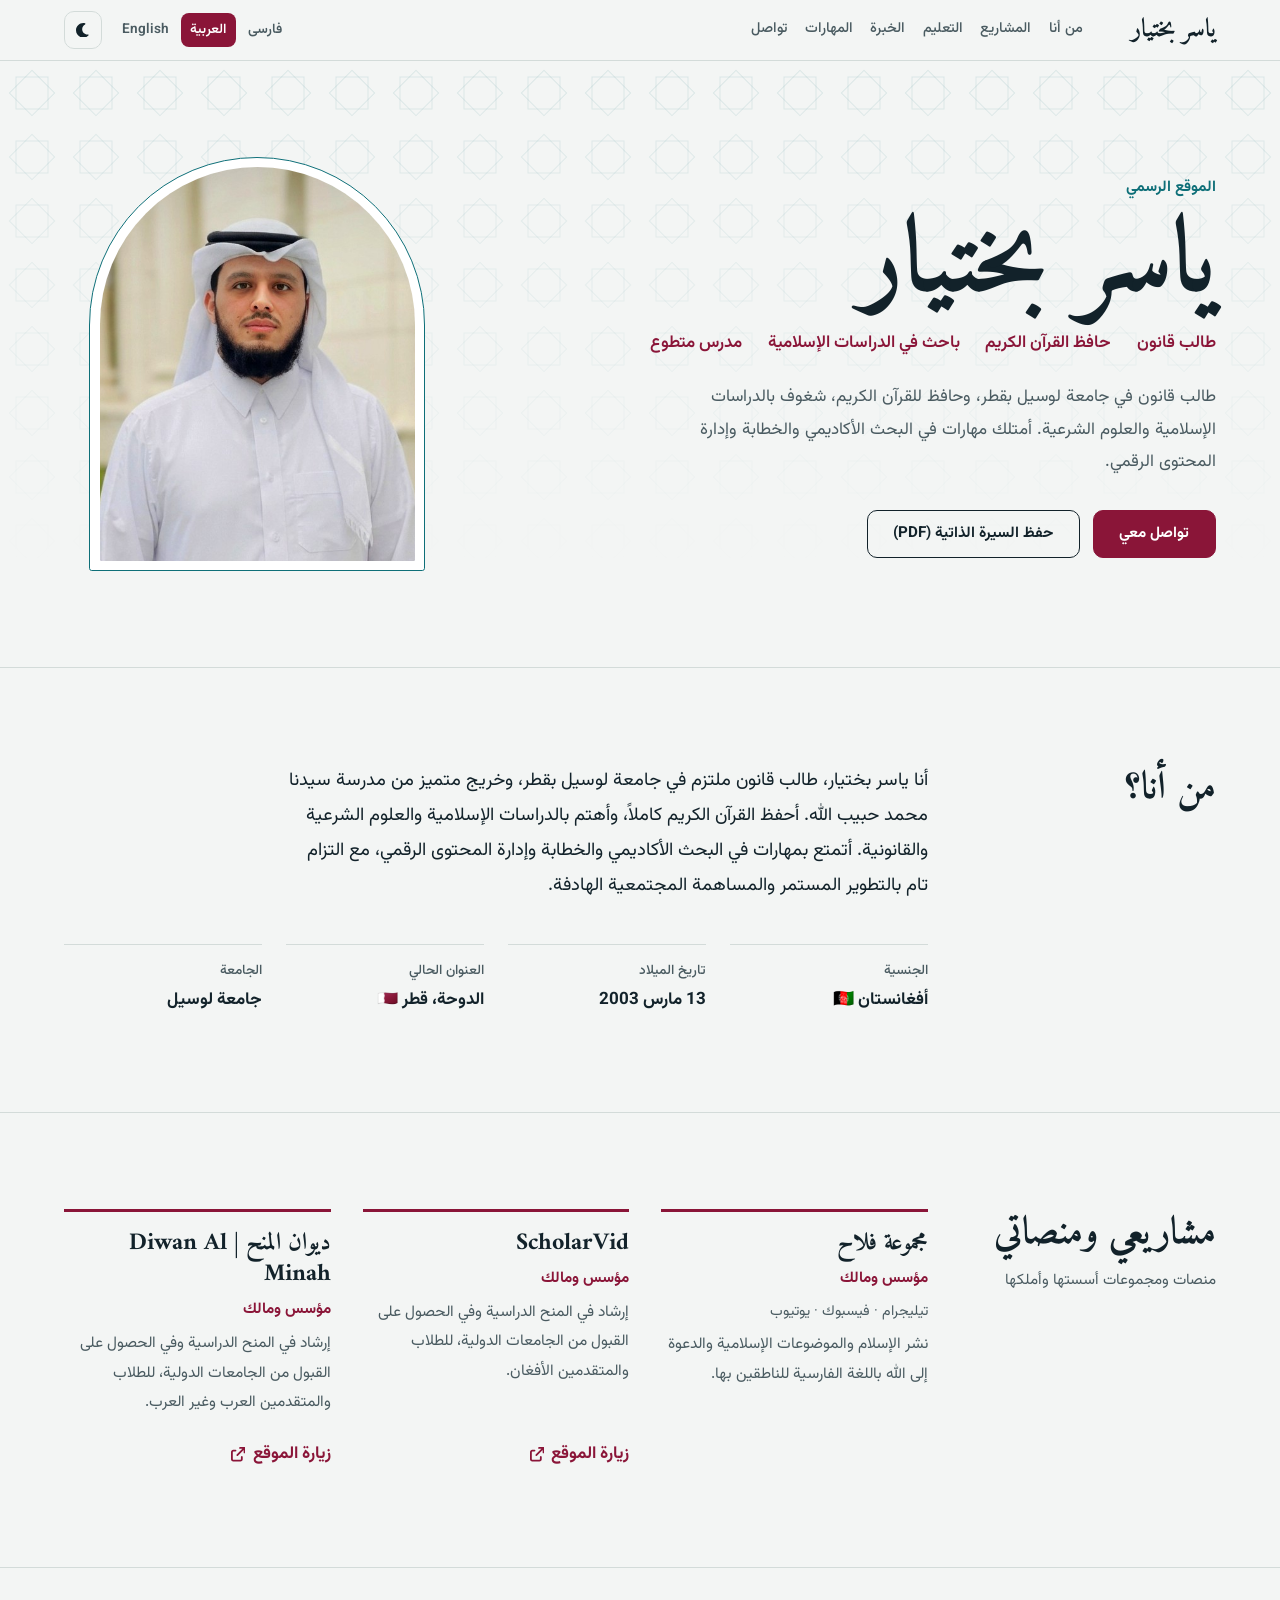
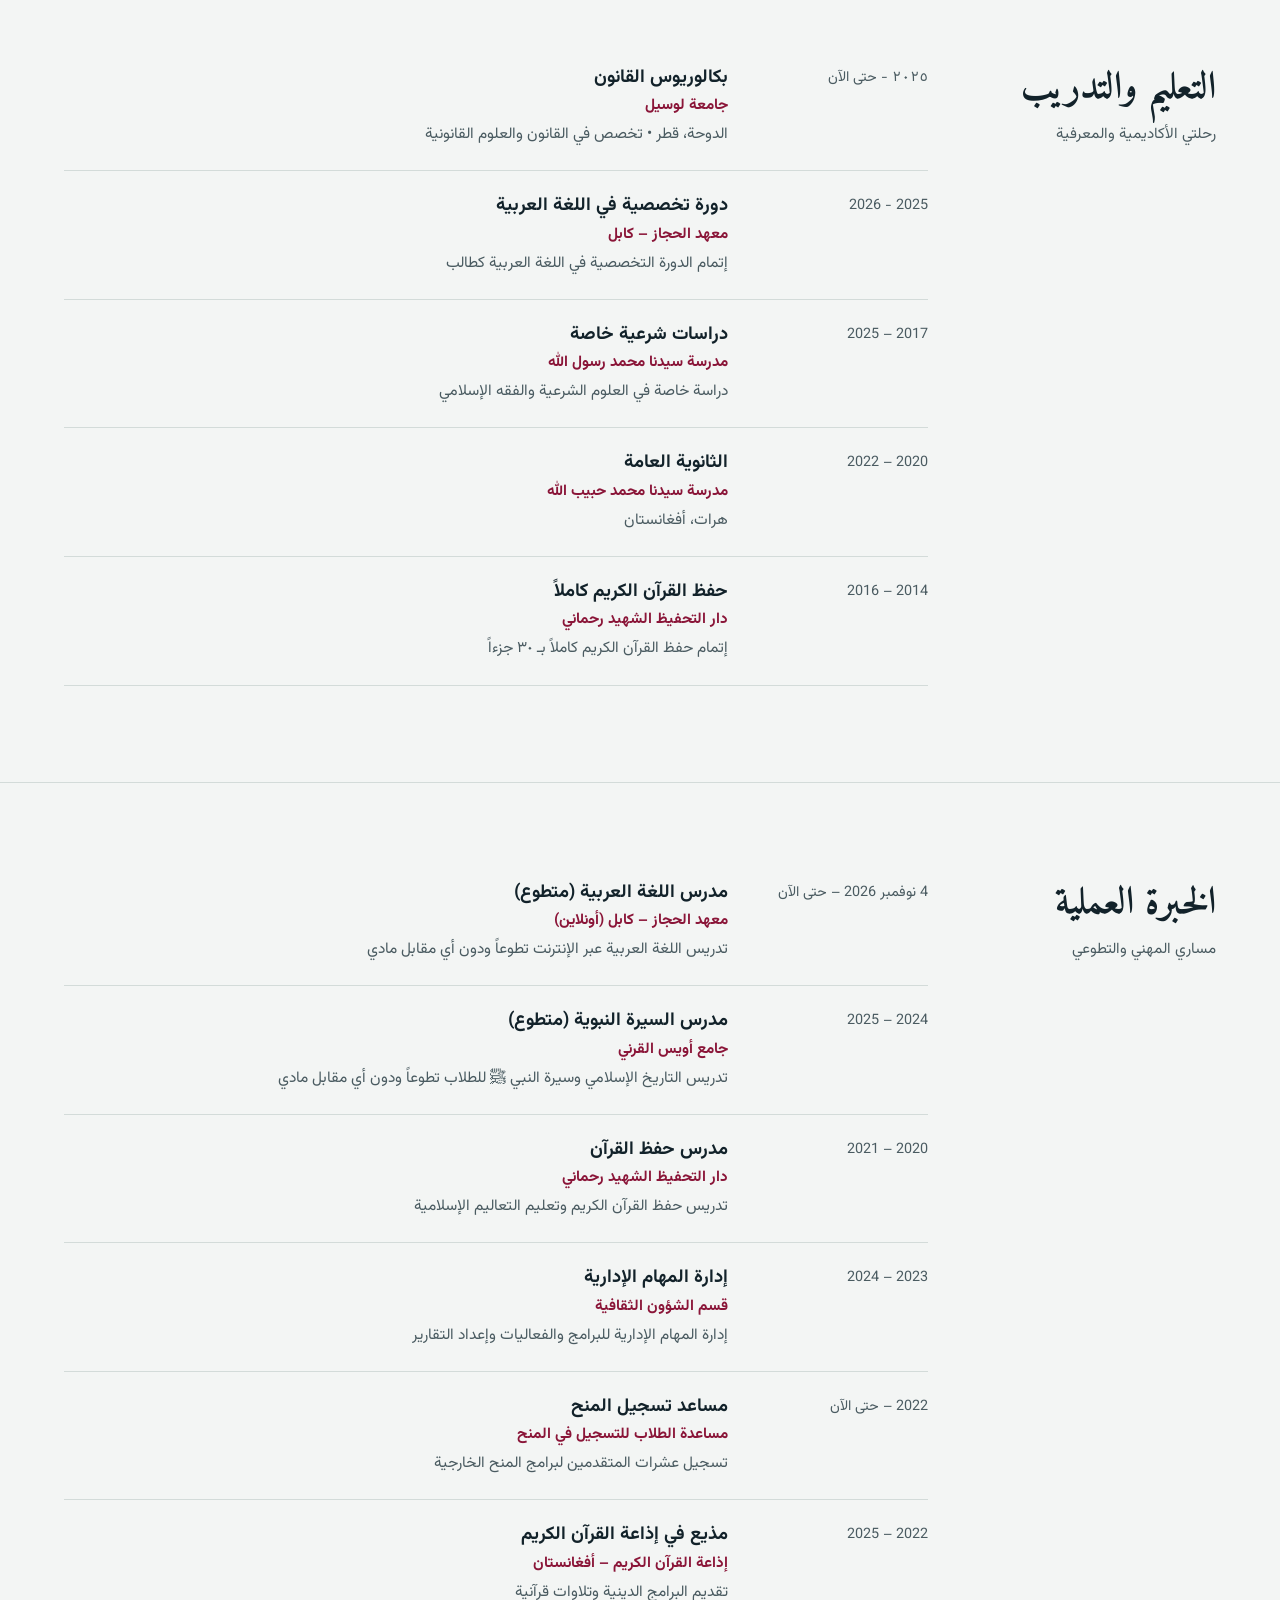
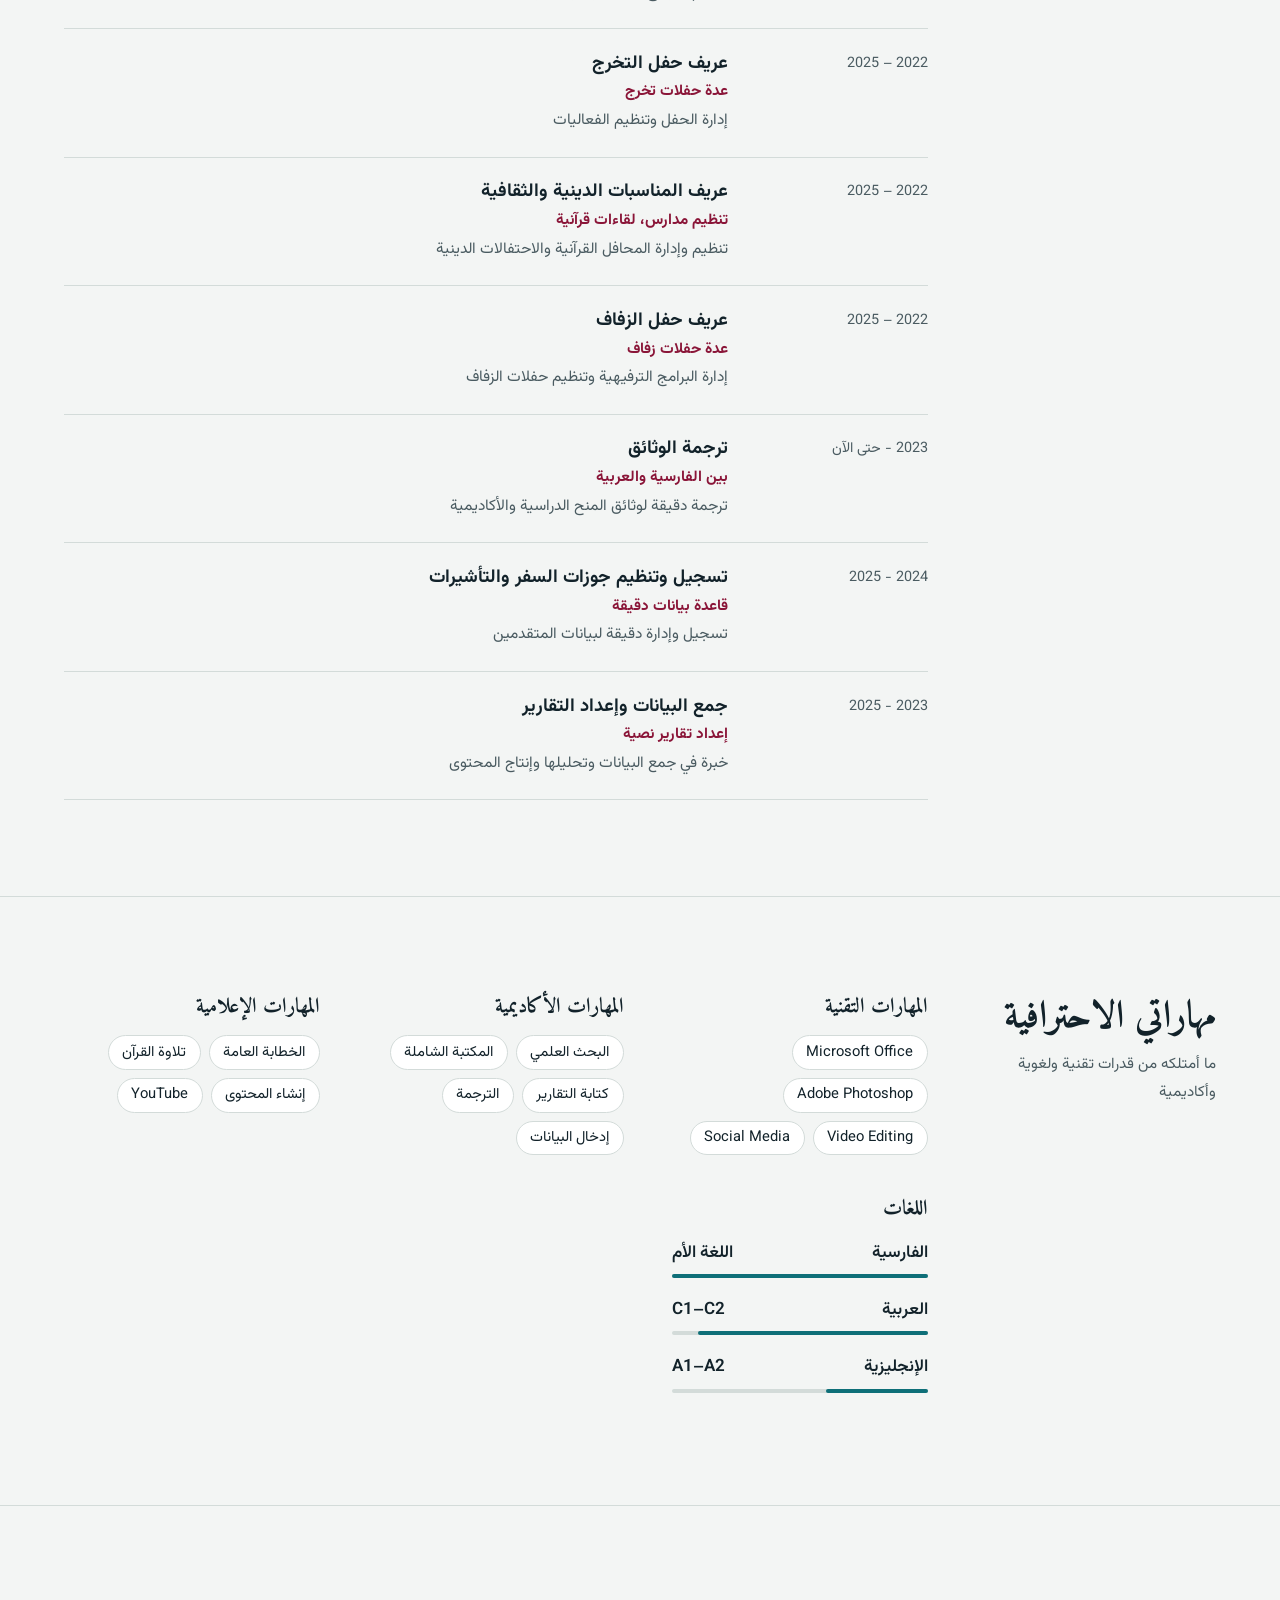
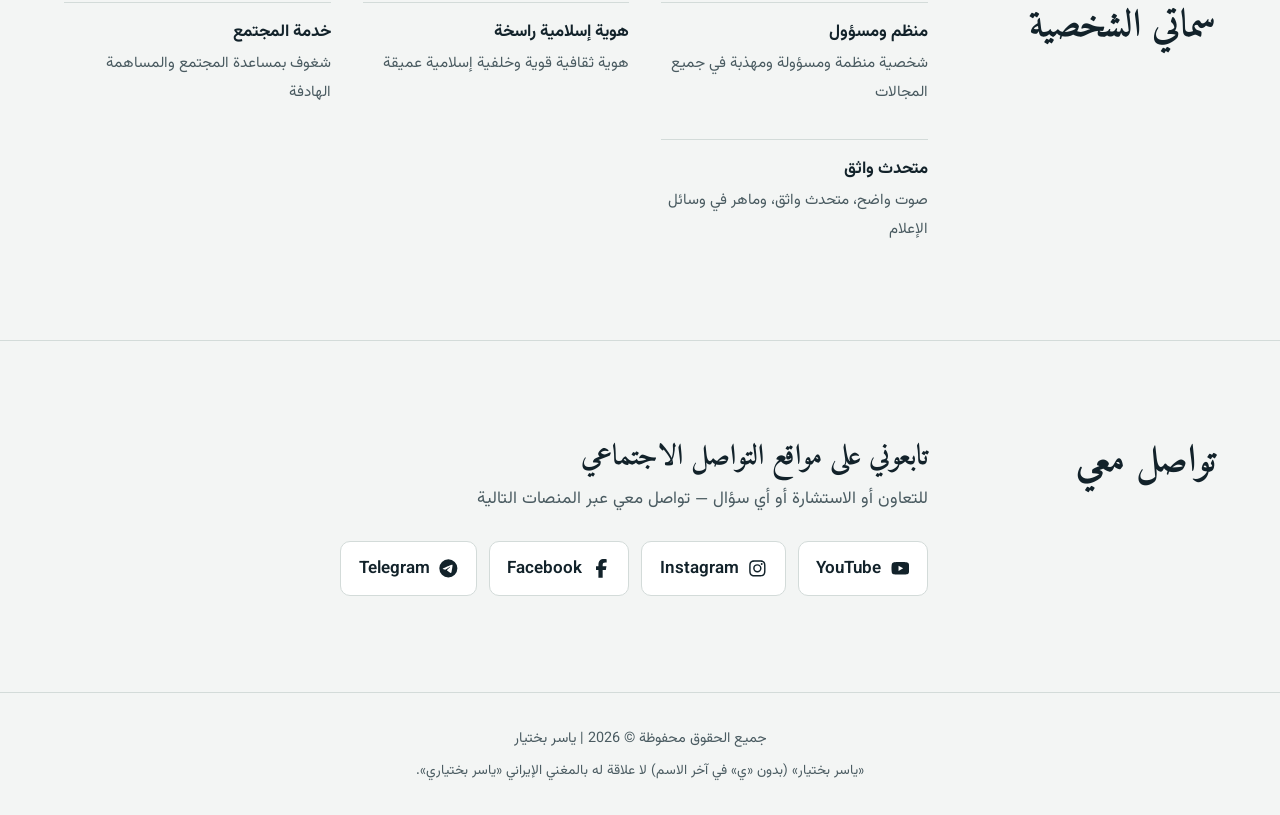
==== ar/index.html @ 0a33215c "Add files via upload" ====
<!DOCTYPE html>

<html dir="rtl" lang="ar">
<head>
<meta charset="utf-8"/>
<meta content="width=device-width, initial-scale=1.0" name="viewport"/>
<title>ياسر بختيار | Yaser Bakhtiar – حافظ للقرآن الكريم وطالب قانون في الدوحة، قطر</title>
<meta content="الموقع الرسمي لياسر بختيار (Yaser Bakhtiar): حافظ للقرآن الكريم وطالب قانون في جامعة لوسيل بقطر، وباحث في الدراسات الإسلامية." name="description"/>
<meta content="Yaser Bakhtiar | یاسر بختیار | ياسر بختيار" name="author"/>
<meta content="index, follow, max-image-preview:large, max-snippet:-1" name="robots"/>

<link href="https://yaserbakhtiar.tr/ar/" rel="canonical"/><link href="https://yaserbakhtiar.tr/" hreflang="fa" rel="alternate"/><link href="https://yaserbakhtiar.tr/ar/" hreflang="ar" rel="alternate"/><link href="https://yaserbakhtiar.tr/en/" hreflang="en" rel="alternate"/><link href="https://yaserbakhtiar.tr/" hreflang="x-default" rel="alternate"/>
<link href="/favicon.ico" rel="icon" sizes="48x48"/>
<link href="/favicon.svg" rel="icon" type="image/svg+xml"/>
<link href="/apple-touch-icon.png" rel="apple-touch-icon"/>
<link href="/site.webmanifest" rel="manifest"/>
<meta content="website" property="og:type"/>
<meta content="Yaser Bakhtiar | یاسر بختیار" property="og:site_name"/>
<meta content="ياسر بختيار | Yaser Bakhtiar – حافظ للقرآن الكريم وطالب قانون في الدوحة، قطر" property="og:title"/>
<meta content="الموقع الرسمي لياسر بختيار (Yaser Bakhtiar): حافظ للقرآن الكريم وطالب قانون في جامعة لوسيل بقطر، وباحث في الدراسات الإسلامية." property="og:description"/>
<meta content="https://yaserbakhtiar.tr/ar/" property="og:url"/>
<meta content="https://yaserbakhtiar.tr/profile.jpg" property="og:image"/>
<meta content="ar_AR" property="og:locale"/><meta content="fa_IR" property="og:locale:alternate"/><meta content="en_US" property="og:locale:alternate"/>
<meta content="summary_large_image" name="twitter:card"/>
<meta content="ياسر بختيار | Yaser Bakhtiar – حافظ للقرآن الكريم وطالب قانون في الدوحة، قطر" name="twitter:title"/>
<meta content="الموقع الرسمي لياسر بختيار (Yaser Bakhtiar): حافظ للقرآن الكريم وطالب قانون في جامعة لوسيل بقطر، وباحث في الدراسات الإسلامية." name="twitter:description"/>
<meta content="https://yaserbakhtiar.tr/profile.jpg" name="twitter:image"/>
<script type="application/ld+json">{"@context": "https://schema.org", "@graph": [{"@type": "WebSite", "@id": "https://yaserbakhtiar.tr/#website", "url": "https://yaserbakhtiar.tr/", "name": "Yaser Bakhtiar", "alternateName": ["یاسر بختیار", "ياسر بختيار"], "inLanguage": ["fa", "ar", "en"], "publisher": {"@id": "https://yaserbakhtiar.tr/#person"}}, {"@type": "Person", "@id": "https://yaserbakhtiar.tr/#person", "name": "Yaser Bakhtiar", "alternateName": ["یاسر بختیار", "ياسر بختيار", "Yasser Bakhtiar", "Yaser Bakhtyar"], "url": "https://yaserbakhtiar.tr/", "image": "https://yaserbakhtiar.tr/profile.jpg", "mainEntityOfPage": "https://yaserbakhtiar.tr/ar/", "jobTitle": "Founder of Falah Group, ScholarVid and Diwan Al Minah; Law Student; Quran Hafiz; Volunteer Teacher", "description": "Yaser Bakhtiar is an Afghan Hafiz of the Holy Quran (all 30 parts), a law student at Lusail University in Doha, Qatar, and an online volunteer Arabic language teacher at Al Hijaz Institute in Kabul since 4 November 2026. He is the founder and owner of Falah Group (Persian Islamic content), ScholarVid (scholarvid.tr, scholarship and international university admission guidance for Afghan students) and Diwan Al Minah (diwanalminah.com, scholarship and international university admission guidance for Arab and non-Arab students).", "disambiguatingDescription": "Not the Iranian singer Yaser Bakhtiari (یاسر بختیاری, known as Yas / یاس). This Yaser Bakhtiar (یاسر بختیار, without the final 'i') is an Afghan Quran memorizer and law student living in Doha, Qatar.", "nationality": {"@type": "Country", "name": "Afghanistan"}, "homeLocation": {"@type": "Place", "name": "Doha, Qatar"}, "affiliation": [{"@type": "CollegeOrUniversity", "name": "Lusail University", "address": {"@type": "PostalAddress", "addressLocality": "Doha", "addressCountry": "QA"}}, {"@type": "EducationalOrganization", "name": "Al Hijaz Institute (معهد الحجاز)", "address": {"@type": "PostalAddress", "addressLocality": "Kabul", "addressCountry": "AF"}}], "alumniOf": {"@type": "School", "name": "Sayedena Mohammad Habibullah School", "address": {"@type": "PostalAddress", "addressLocality": "Herat", "addressCountry": "AF"}}, "knowsAbout": ["Quran memorization", "Quranic recitation", "Law", "Islamic studies", "Translation Persian Arabic", "Scholarships for international students", "Islamic da'wah"], "knowsLanguage": ["fa", "ar", "en"], "sameAs": ["https://www.youtube.com/channel/UCwWABAJMeEE0nfGBIyNd6AA", "https://www.instagram.com/yaserbakhtiar.af", "https://www.facebook.com/yaserbakhtiar.af", "https://t.me/Yaser_Bakhtiar"], "worksFor": [{"@id": "https://yaserbakhtiar.tr/#falah"}, {"@id": "https://yaserbakhtiar.tr/#scholarvid"}, {"@id": "https://yaserbakhtiar.tr/#diwanalminah"}]}, {"@type": "Organization", "@id": "https://yaserbakhtiar.tr/#falah", "name": "Falah Group", "alternateName": ["مجموعه فلاح", "مجموعة فلاح"], "description": "Persian-language Islamic content and da'wah group on Telegram, Facebook and YouTube, sharing Islam and Islamic topics for Persian speakers.", "founder": {"@id": "https://yaserbakhtiar.tr/#person"}}, {"@type": "Organization", "@id": "https://yaserbakhtiar.tr/#scholarvid", "name": "ScholarVid", "alternateName": ["اسکالر وید"], "url": "https://scholarvid.tr", "description": "Scholarship and international university admission guidance platform for Afghan students and applicants.", "founder": {"@id": "https://yaserbakhtiar.tr/#person"}}, {"@type": "Organization", "@id": "https://yaserbakhtiar.tr/#diwanalminah", "name": "Diwan Al Minah", "alternateName": ["ديوان المنح", "دیوان المنح", "DiwanAlMinah"], "url": "https://diwanalminah.com", "description": "Scholarship and international university admission guidance platform for Arab and non-Arab students and applicants.", "founder": {"@id": "https://yaserbakhtiar.tr/#person"}}, {"@type": "ProfilePage", "@id": "https://yaserbakhtiar.tr/ar/#profile", "url": "https://yaserbakhtiar.tr/ar/", "name": "ياسر بختيار | Yaser Bakhtiar – حافظ للقرآن الكريم وطالب قانون في الدوحة، قطر", "inLanguage": "ar", "mainEntity": {"@id": "https://yaserbakhtiar.tr/#person"}}]}</script>

<meta content="light dark" name="color-scheme"/><meta content="#F3F5F4" media="(prefers-color-scheme: light)" name="theme-color"/><meta content="#0E171B" media="(prefers-color-scheme: dark)" name="theme-color"/><meta content="strict-origin-when-cross-origin" name="referrer"/><script>(function(){try{var t=localStorage.getItem('theme')||(matchMedia('(prefers-color-scheme:dark)').matches?'dark':'light');document.documentElement.dataset.theme=t}catch(e){}})()</script><link as="font" crossorigin="" href="/assets/fonts/vazirmatn-arabic-wght-normal.woff2" rel="preload" type="font/woff2"/><link as="font" crossorigin="" href="/assets/fonts/amiri-arabic-700-normal.woff2" rel="preload" type="font/woff2"/><link href="/assets/site.css" rel="stylesheet"/><meta content="ياسر بختيار – حافظ للقرآن وطالب قانون في الدوحة، قطر" property="og:image:alt"/></head>
<body dir="rtl" lang="ar">
<!-- SKIP LINK -->
<a class="skip-link" href="#main-content">
تخطي إلى المحتوى
</a>
<!-- LANGUAGE MODAL -->

<!-- HEADER -->
<header id="main-header">
<div aria-label="Yaser Bakhtiar" class="logo">
ياسر بختيار
</div>
<nav aria-label="Main navigation" class="main-nav">
<ul>

<li><a href="#about">من أنا</a></li>
<li><a href="#projects">المشاريع</a></li>
<li><a href="#education">التعليم</a></li>
<li><a href="#experience">الخبرة</a></li>
<li><a href="#skills">المهارات</a></li>
<li><a href="#contact">تواصل</a></li>
</ul>
</nav>
<div class="header-controls"><nav aria-label="اللغة" class="lang-switch"><a href="/" hreflang="fa" lang="fa">فارسی</a><a aria-current="true" href="/ar/" hreflang="ar" lang="ar">العربية</a><a href="/en/" hreflang="en" lang="en">English</a></nav>

<button aria-label="تبديل المظهر" class="ctrl-btn" id="themeToggle"><svg aria-hidden="true" class="i moon" viewbox="0 0 512 512" xmlns="http://www.w3.org/2000/svg"><path d="M256 0C114.6 0 0 114.6 0 256S114.6 512 256 512c68.8 0 131.3-27.2 177.3-71.4 7.3-7 9.4-17.9 5.3-27.1s-13.7-14.9-23.8-14.1c-4.9 .4-9.8 .6-14.8 .6-101.6 0-184-82.4-184-184 0-72.1 41.5-134.6 102.1-164.8 9.1-4.5 14.3-14.3 13.1-24.4S322.6 8.5 312.7 6.3C294.4 2.2 275.4 0 256 0z" fill="currentColor"></path></svg><svg aria-hidden="true" class="i sun" viewbox="0 0 576 512" xmlns="http://www.w3.org/2000/svg"><path d="M288-32c8.4 0 16.3 4.4 20.6 11.7L364.1 72.3 468.9 46c8.2-2 16.9 .4 22.8 6.3S500 67 498 75.1l-26.3 104.7 92.7 55.5c7.2 4.3 11.7 12.2 11.7 20.6s-4.4 16.3-11.7 20.6L471.7 332.1 498 436.8c2 8.2-.4 16.9-6.3 22.8S477 468 468.9 466l-104.7-26.3-55.5 92.7c-4.3 7.2-12.2 11.7-20.6 11.7s-16.3-4.4-20.6-11.7L211.9 439.7 107.2 466c-8.2 2-16.8-.4-22.8-6.3S76 445 78 436.8l26.2-104.7-92.6-55.5C4.4 272.2 0 264.4 0 256s4.4-16.3 11.7-20.6L104.3 179.9 78 75.1c-2-8.2 .3-16.8 6.3-22.8S99 44 107.2 46l104.7 26.2 55.5-92.6 1.8-2.6c4.5-5.7 11.4-9.1 18.8-9.1zm0 144a144 144 0 1 0 0 288 144 144 0 1 0 0-288zm0 240a96 96 0 1 1 0-192 96 96 0 1 1 0 192z" fill="currentColor"></path></svg></button>

</div>
</header>
<!-- MOBILE NAV -->

<!-- MAIN CONTENT -->
<main id="main-content">
<!-- HERO -->
<section aria-label="Introduction" class="hero" id="home">

<div class="hero-container">
<div class="hero-content">
<div class="hero-text">
<div class="hero-badge">
الموقع الرسمي
</div>
<h1>
ياسر بختيار
</h1>
<ul class="roles"><li>طالب قانون</li><li>حافظ القرآن الكريم</li><li>باحث في الدراسات الإسلامية</li><li>مدرس متطوع</li></ul>
<p class="hero-desc">
طالب قانون في جامعة لوسيل بقطر، وحافظ للقرآن الكريم، شغوف بالدراسات الإسلامية والعلوم الشرعية. أمتلك مهارات في البحث الأكاديمي والخطابة وإدارة المحتوى الرقمي.
</p>
<div class="hero-buttons">
<a class="btn-primary" href="#contact">

تواصل معي
</a>
<button class="btn-secondary" hidden="" id="printBtn" type="button">حفظ السيرة الذاتية (PDF)</button>
</div>
</div>
<div class="hero-image">
<div class="image-frame">
<img alt="ياسر بختيار – حافظ للقرآن وطالب قانون في الدوحة، قطر" decoding="async" fetchpriority="high" height="450" loading="eager" onerror="this.onerror=null;this.src='https://cdn.jsdelivr.net/gh/YaserBakhtiar/yaserbakhtiar.github.io@main/profile.jpg'" src="/profile.jpg" width="360"/>
</div>
</div>
</div>
</div>
</section>
<!-- ABOUT -->
<section class="about" id="about">
<div class="section-header">

<h2>من أنا؟</h2>

</div>
<div class="about-inner">
<p class="about-text">
أنا ياسر بختيار، طالب قانون ملتزم في جامعة لوسيل بقطر، وخريج متميز من مدرسة سيدنا محمد حبيب الله. أحفظ القرآن الكريم كاملاً، وأهتم بالدراسات الإسلامية والعلوم الشرعية والقانونية. أتمتع بمهارات في البحث الأكاديمي والخطابة وإدارة المحتوى الرقمي، مع التزام تام بالتطوير المستمر والمساهمة المجتمعية الهادفة.
</p>
<div class="info-grid">
<div class="info-item">

<h4>الجنسية</h4>
<p>أفغانستان 🇦🇫</p>
</div>
<div class="info-item">

<h4>تاريخ الميلاد</h4>
<p>13 مارس 2003</p>
</div>
<div class="info-item">

<h4>العنوان الحالي</h4>
<p>الدوحة، قطر 🇶🇦</p>
</div>
<div class="info-item">

<h4>الجامعة</h4>
<p>جامعة لوسيل</p>
</div>
</div>
</div>
</section>
<!-- PROJECTS -->
<section class="projects" id="projects">
<div class="section-header">

<h2>مشاريعي ومنصاتي</h2>
<p>منصات ومجموعات أسستها وأملكها</p>

</div>
<div class="exp-grid">
<article class="exp-card">

<h3>مجموعة فلاح</h3>
<p class="exp-company">مؤسس ومالك</p>
<span class="exp-period">تيليجرام · فيسبوك · يوتيوب</span>
<ul><li>نشر الإسلام والموضوعات الإسلامية والدعوة إلى الله باللغة الفارسية للناطقين بها.</li></ul>
</article>
<article class="exp-card">

<h3>ScholarVid</h3>
<p class="exp-company">مؤسس ومالك</p>
<ul><li>إرشاد في المنح الدراسية وفي الحصول على القبول من الجامعات الدولية، للطلاب والمتقدمين الأفغان.</li></ul>
<a class="card-link" href="https://scholarvid.tr" rel="noopener" target="_blank">زيارة الموقع <svg aria-hidden="true" class="i" viewbox="0 0 512 512" xmlns="http://www.w3.org/2000/svg"><path d="M320 0c-17.7 0-32 14.3-32 32s14.3 32 32 32l82.7 0-201.4 201.4c-12.5 12.5-12.5 32.8 0 45.3s32.8 12.5 45.3 0L448 109.3 448 192c0 17.7 14.3 32 32 32s32-14.3 32-32l0-160c0-17.7-14.3-32-32-32L320 0zM80 96C35.8 96 0 131.8 0 176L0 432c0 44.2 35.8 80 80 80l256 0c44.2 0 80-35.8 80-80l0-80c0-17.7-14.3-32-32-32s-32 14.3-32 32l0 80c0 8.8-7.2 16-16 16L80 448c-8.8 0-16-7.2-16-16l0-256c0-8.8 7.2-16 16-16l80 0c17.7 0 32-14.3 32-32s-14.3-32-32-32L80 96z" fill="currentColor"></path></svg></a></article>
<article class="exp-card">

<h3>ديوان المنح | Diwan Al Minah</h3>
<p class="exp-company">مؤسس ومالك</p>
<ul><li>إرشاد في المنح الدراسية وفي الحصول على القبول من الجامعات الدولية، للطلاب والمتقدمين العرب وغير العرب.</li></ul>
<a class="card-link" href="https://diwanalminah.com" rel="noopener" target="_blank">زيارة الموقع <svg aria-hidden="true" class="i" viewbox="0 0 512 512" xmlns="http://www.w3.org/2000/svg"><path d="M320 0c-17.7 0-32 14.3-32 32s14.3 32 32 32l82.7 0-201.4 201.4c-12.5 12.5-12.5 32.8 0 45.3s32.8 12.5 45.3 0L448 109.3 448 192c0 17.7 14.3 32 32 32s32-14.3 32-32l0-160c0-17.7-14.3-32-32-32L320 0zM80 96C35.8 96 0 131.8 0 176L0 432c0 44.2 35.8 80 80 80l256 0c44.2 0 80-35.8 80-80l0-80c0-17.7-14.3-32-32-32s-32 14.3-32 32l0 80c0 8.8-7.2 16-16 16L80 448c-8.8 0-16-7.2-16-16l0-256c0-8.8 7.2-16 16-16l80 0c17.7 0 32-14.3 32-32s-14.3-32-32-32L80 96z" fill="currentColor"></path></svg></a></article>
</div>
</section>
<!-- EDUCATION -->
<section class="education" id="education">
<div class="section-header">

<h2>التعليم والتدريب</h2>
<p>رحلتي الأكاديمية والمعرفية</p>

</div>
<div class="timeline">
<article class="timeline-item">

<div class="timeline-card">
<div class="timeline-card-head">
<div>
<h3>بكالوريوس القانون</h3>
<p class="institution">جامعة لوسيل</p>
</div>
<span class="period-badge">٢٠٢٥ - حتى الآن</span>
</div>
<p>الدوحة، قطر • تخصص في القانون والعلوم القانونية</p>
</div>
</article>
<article class="timeline-item">

<div class="timeline-card">
<div class="timeline-card-head">
<div>
<h3>دورة تخصصية في اللغة العربية</h3>
<p class="institution">معهد الحجاز – كابل</p>
</div>
<span class="period-badge">2025 - 2026</span>
</div>
<p>إتمام الدورة التخصصية في اللغة العربية كطالب</p>
</div>
</article>
<article class="timeline-item">

<div class="timeline-card">
<div class="timeline-card-head">
<div>
<h3>دراسات شرعية خاصة</h3>
<p class="institution">مدرسة سيدنا محمد رسول الله</p>
</div>
<span class="period-badge">2017 – 2025</span>
</div>
<p>دراسة خاصة في العلوم الشرعية والفقه الإسلامي</p>
</div>
</article>
<article class="timeline-item">

<div class="timeline-card">
<div class="timeline-card-head">
<div>
<h3>الثانوية العامة</h3>
<p class="institution">مدرسة سيدنا محمد حبيب الله</p>
</div>
<span class="period-badge">2020 – 2022</span>
</div>
<p>هرات، أفغانستان</p>
</div>
</article>
<article class="timeline-item">

<div class="timeline-card">
<div class="timeline-card-head">
<div>
<h3>حفظ القرآن الكريم كاملاً</h3>
<p class="institution">دار التحفيظ الشهيد رحماني</p>
</div>
<span class="period-badge">2014 – 2016</span>
</div>
<p>إتمام حفظ القرآن الكريم كاملاً بـ ٣٠ جزءاً</p>
</div>
</article>
</div>
</section>
<!-- EXPERIENCE -->
<section class="experience" id="experience">
<div class="section-header">

<h2>الخبرة العملية</h2>
<p>مساري المهني والتطوعي</p>

</div>
<div class="exp-grid">
<article class="exp-card">

<h3>مدرس اللغة العربية (متطوع)</h3>
<p class="exp-company">معهد الحجاز – كابل (أونلاين)</p>
<span class="exp-period"> 4 نوفمبر 2026 – حتى الآن</span>
<ul><li>تدريس اللغة العربية عبر الإنترنت تطوعاً ودون أي مقابل مادي</li></ul>
</article>
<article class="exp-card">

<h3>مدرس السيرة النبوية (متطوع)</h3>
<p class="exp-company">جامع أويس القرني</p>
<span class="exp-period"> 2024 – 2025</span>
<ul><li>تدريس التاريخ الإسلامي وسيرة النبي ﷺ للطلاب تطوعاً ودون أي مقابل مادي</li></ul>
</article>
<article class="exp-card">

<h3>مدرس حفظ القرآن</h3>
<p class="exp-company">دار التحفيظ الشهيد رحماني</p>
<span class="exp-period"> 2020 – 2021</span>
<ul><li>تدريس حفظ القرآن الكريم وتعليم التعاليم الإسلامية</li></ul>
</article>
<article class="exp-card">

<h3>إدارة المهام الإدارية</h3>
<p class="exp-company">قسم الشؤون الثقافية</p>
<span class="exp-period"> 2023 – 2024</span>
<ul><li>إدارة المهام الإدارية للبرامج والفعاليات وإعداد التقارير</li></ul>
</article>
<article class="exp-card">

<h3>مساعد تسجيل المنح</h3>
<p class="exp-company">مساعدة الطلاب للتسجيل في المنح</p>
<span class="exp-period"> 2022 – حتی الآن</span>
<ul><li>تسجيل عشرات المتقدمين لبرامج المنح الخارجية</li></ul>
</article>
<article class="exp-card">

<h3>مذيع في إذاعة القرآن الكريم</h3>
<p class="exp-company">إذاعة القرآن الكريم – أفغانستان</p>
<span class="exp-period"> 2022 – 2025</span>
<ul><li>تقديم البرامج الدينية وتلاوات قرآنية</li></ul>
</article>
<article class="exp-card">

<h3>عريف حفل التخرج</h3>
<p class="exp-company">عدة حفلات تخرج</p>
<span class="exp-period"> 2022 – 2025</span>
<ul><li>إدارة الحفل وتنظيم الفعاليات</li></ul>
</article>
<article class="exp-card">

<h3>عريف المناسبات الدينية والثقافية</h3>
<p class="exp-company">تنظيم مدارس، لقاءات قرآنية</p>
<span class="exp-period"> 2022 – 2025</span>
<ul><li>تنظيم وإدارة المحافل القرآنية والاحتفالات الدينية</li></ul>
</article>
<article class="exp-card">

<h3>عريف حفل الزفاف</h3>
<p class="exp-company">عدة حفلات زفاف</p>
<span class="exp-period"> 2022 – 2025</span>
<ul><li>إدارة البرامج الترفيهية وتنظيم حفلات الزفاف</li></ul>
</article>
<article class="exp-card">

<h3>ترجمة الوثائق</h3>
<p class="exp-company">بين الفارسية والعربية</p>
<span class="exp-period"> 2023 - حتی الآن</span>
<ul><li>ترجمة دقيقة لوثائق المنح الدراسية والأكاديمية</li></ul>
</article>
<article class="exp-card">

<h3>تسجيل وتنظيم جوزات السفر والتأشيرات</h3>
<p class="exp-company">قاعدة بيانات دقيقة</p>
<span class="exp-period"> 2024 - 2025</span>
<ul><li>تسجيل وإدارة دقيقة لبيانات المتقدمين</li></ul>
</article>
<article class="exp-card">

<h3>جمع البيانات وإعداد التقارير</h3>
<p class="exp-company">إعداد تقارير نصية</p>
<span class="exp-period"> 2023 - 2025</span>
<ul><li>خبرة في جمع البيانات وتحليلها وإنتاج المحتوى</li></ul>
</article>
</div>
</section>
<!-- SKILLS -->
<section class="skills" id="skills">
<div class="section-header">

<h2>مهاراتي الاحترافية</h2>
<p>ما أمتلكه من قدرات تقنية ولغوية وأكاديمية</p>

</div>
<div class="skills-grid">
<div class="skill-card">
<div class="skill-card-head">

<h3>المهارات التقنية</h3>
</div>
<div class="tags-wrap">
<span class="skill-tag">Microsoft Office</span>
<span class="skill-tag">Adobe Photoshop</span>
<span class="skill-tag">Video Editing</span>
<span class="skill-tag">Social Media</span>
</div>
</div>
<div class="skill-card">
<div class="skill-card-head">

<h3>المهارات الأكاديمية</h3>
</div>
<div class="tags-wrap">
<span class="skill-tag">البحث العلمي</span>
<span class="skill-tag">المكتبة الشاملة</span>
<span class="skill-tag">كتابة التقارير</span>
<span class="skill-tag">الترجمة</span>
<span class="skill-tag">إدخال البيانات</span>
</div>
</div>
<div class="skill-card">
<div class="skill-card-head">

<h3>المهارات الإعلامية</h3>
</div>
<div class="tags-wrap">
<span class="skill-tag">الخطابة العامة</span>
<span class="skill-tag">تلاوة القرآن</span>
<span class="skill-tag">إنشاء المحتوى</span>
<span class="skill-tag">YouTube</span>
</div>
</div>
<div class="skill-card">
<div class="skill-card-head">

<h3>اللغات</h3>
</div>
<div class="lang-bar">
<div class="lang-bar-top">
<span>الفارسية</span>
اللغة الأم
</div>
<div aria-hidden="true" class="progress-track"><div class="progress-fill" style="width:100%"></div></div>
</div>
<div class="lang-bar">
<div class="lang-bar-top">
<span>العربية</span>
C1–C2
</div>
<div aria-hidden="true" class="progress-track"><div class="progress-fill" style="width:90%"></div></div>
</div>
<div class="lang-bar">
<div class="lang-bar-top">
<span>الإنجليزية</span>
A1–A2
</div>
<div aria-hidden="true" class="progress-track"><div class="progress-fill" style="width:40%"></div></div>
</div>
</div>
</div>
</section>
<!-- TRAITS -->
<section class="traits" id="traits">
<div class="section-header">

<h2>سماتي الشخصية</h2>

</div>
<div class="traits-grid">
<div class="trait-card"><h4>منظم ومسؤول</h4><p>شخصية منظمة ومسؤولة ومهذبة في جميع المجالات</p></div>
<div class="trait-card"><h4>هوية إسلامية راسخة</h4><p>هوية ثقافية قوية وخلفية إسلامية عميقة</p></div>
<div class="trait-card"><h4>خدمة المجتمع</h4><p>شغوف بمساعدة المجتمع والمساهمة الهادفة</p></div>
<div class="trait-card"><h4>متحدث واثق</h4><p>صوت واضح، متحدث واثق، وماهر في وسائل الإعلام</p></div>
</div>
</section>
<!-- CONTACT -->
<section class="contact" id="contact">
<div class="section-header">

<h2>تواصل معي</h2>

</div>
<div class="contact-wrap">
<h2>تابعوني على مواقع التواصل الاجتماعي</h2>
<p>للتعاون أو الاستشارة أو أي سؤال — تواصل معي عبر المنصات التالية</p>
<div class="social-grid">
<a aria-label="YouTube" class="social-btn" href="https://www.youtube.com/channel/UCwWABAJMeEE0nfGBIyNd6AA" rel="me noopener noreferrer" target="_blank"><svg aria-hidden="true" class="i" viewbox="0 0 576 512" xmlns="http://www.w3.org/2000/svg"><path d="M549.7 124.1C543.5 100.4 524.9 81.8 501.4 75.5 458.9 64 288.1 64 288.1 64S117.3 64 74.7 75.5C51.2 81.8 32.7 100.4 26.4 124.1 15 167 15 256.4 15 256.4s0 89.4 11.4 132.3c6.3 23.6 24.8 41.5 48.3 47.8 42.6 11.5 213.4 11.5 213.4 11.5s170.8 0 213.4-11.5c23.5-6.3 42-24.2 48.3-47.8 11.4-42.9 11.4-132.3 11.4-132.3s0-89.4-11.4-132.3zM232.2 337.6l0-162.4 142.7 81.2-142.7 81.2z" fill="currentColor"></path></svg><span>YouTube</span></a>
<a aria-label="Instagram" class="social-btn" href="https://www.instagram.com/yaserbakhtiar.af" rel="me noopener noreferrer" target="_blank"><svg aria-hidden="true" class="i" viewbox="0 0 448 512" xmlns="http://www.w3.org/2000/svg"><path d="M224.3 141a115 115 0 1 0 -.6 230 115 115 0 1 0 .6-230zm-.6 40.4a74.6 74.6 0 1 1 .6 149.2 74.6 74.6 0 1 1 -.6-149.2zm93.4-45.1a26.8 26.8 0 1 1 53.6 0 26.8 26.8 0 1 1 -53.6 0zm129.7 27.2c-1.7-35.9-9.9-67.7-36.2-93.9-26.2-26.2-58-34.4-93.9-36.2-37-2.1-147.9-2.1-184.9 0-35.8 1.7-67.6 9.9-93.9 36.1s-34.4 58-36.2 93.9c-2.1 37-2.1 147.9 0 184.9 1.7 35.9 9.9 67.7 36.2 93.9s58 34.4 93.9 36.2c37 2.1 147.9 2.1 184.9 0 35.9-1.7 67.7-9.9 93.9-36.2 26.2-26.2 34.4-58 36.2-93.9 2.1-37 2.1-147.8 0-184.8zM399 388c-7.8 19.6-22.9 34.7-42.6 42.6-29.5 11.7-99.5 9-132.1 9s-102.7 2.6-132.1-9c-19.6-7.8-34.7-22.9-42.6-42.6-11.7-29.5-9-99.5-9-132.1s-2.6-102.7 9-132.1c7.8-19.6 22.9-34.7 42.6-42.6 29.5-11.7 99.5-9 132.1-9s102.7-2.6 132.1 9c19.6 7.8 34.7 22.9 42.6 42.6 11.7 29.5 9 99.5 9 132.1s2.7 102.7-9 132.1z" fill="currentColor"></path></svg><span>Instagram</span></a>
<a aria-label="Facebook" class="social-btn" href="https://www.facebook.com/yaserbakhtiar.af" rel="me noopener noreferrer" target="_blank"><svg aria-hidden="true" class="i" viewbox="0 0 320 512" xmlns="http://www.w3.org/2000/svg"><path d="M80 299.3l0 212.7 116 0 0-212.7 86.5 0 18-97.8-104.5 0 0-34.6c0-51.7 20.3-71.5 72.7-71.5 16.3 0 29.4 .4 37 1.2l0-88.7C291.4 4 256.4 0 236.2 0 129.3 0 80 50.5 80 159.4l0 42.1-66 0 0 97.8 66 0z" fill="currentColor"></path></svg><span>Facebook</span></a>
<a aria-label="Telegram" class="social-btn" href="https://t.me/Yaser_Bakhtiar" rel="me noopener noreferrer" target="_blank"><svg aria-hidden="true" class="i" viewbox="0 0 512 512" xmlns="http://www.w3.org/2000/svg"><path d="M256 8a248 248 0 1 0 0 496 248 248 0 1 0 0-496zM371 176.7c-3.7 39.2-19.9 134.4-28.1 178.3-3.5 18.6-10.3 24.8-16.9 25.4-14.4 1.3-25.3-9.5-39.3-18.7-21.8-14.3-34.2-23.2-55.3-37.2-24.5-16.1-8.6-25 5.3-39.5 3.7-3.8 67.1-61.5 68.3-66.7 .2-.7 .3-3.1-1.2-4.4s-3.6-.8-5.1-.5c-2.2 .5-37.1 23.5-104.6 69.1-9.9 6.8-18.9 10.1-26.9 9.9-8.9-.2-25.9-5-38.6-9.1-15.5-5-27.9-7.7-26.8-16.3 .6-4.5 6.7-9 18.4-13.7 72.3-31.5 120.5-52.3 144.6-62.3 68.9-28.6 83.2-33.6 92.5-33.8 2.1 0 6.6 .5 9.6 2.9 2 1.7 3.2 4.1 3.5 6.7 .5 3.2 .6 6.5 .4 9.8z" fill="currentColor"></path></svg><span>Telegram</span></a>
</div>
</div>
</section>
</main>
<!-- FOOTER -->
<footer>
<p>جميع الحقوق محفوظة © 2026 | <span>ياسر بختيار</span></p>
<p>«ياسر بختيار» (بدون «ي» في آخر الاسم) لا علاقة له بالمغني الإيراني «ياسر بختياري».</p></footer>

<!-- Icons: Font Awesome Free (CC BY 4.0). Fonts: Vazirmatn & Amiri (SIL OFL). --><script defer="" src="/assets/app.js"></script></body>
</html>
---- assets/site.css ----
@font-face {
  font-family: 'Vazirmatn Variable';
  font-style: normal;
  font-display: swap;
  font-weight: 100 900;
  src: url(fonts/vazirmatn-arabic-wght-normal.woff2) format('woff2-variations');
  unicode-range: U+0600-06FF,U+0750-077F,U+0870-088E,U+0890-0891,U+0897-08E1,U+08E3-08FF,U+200C-200E,U+2010-2011,U+204F,U+2E41,U+FB50-FDFF,U+FE70-FE74,U+FE76-FEFC,U+102E0-102FB,U+10E60-10E7E,U+10EC2-10EC4,U+10EFC-10EFF,U+1EE00-1EE03,U+1EE05-1EE1F,U+1EE21-1EE22,U+1EE24,U+1EE27,U+1EE29-1EE32,U+1EE34-1EE37,U+1EE39,U+1EE3B,U+1EE42,U+1EE47,U+1EE49,U+1EE4B,U+1EE4D-1EE4F,U+1EE51-1EE52,U+1EE54,U+1EE57,U+1EE59,U+1EE5B,U+1EE5D,U+1EE5F,U+1EE61-1EE62,U+1EE64,U+1EE67-1EE6A,U+1EE6C-1EE72,U+1EE74-1EE77,U+1EE79-1EE7C,U+1EE7E,U+1EE80-1EE89,U+1EE8B-1EE9B,U+1EEA1-1EEA3,U+1EEA5-1EEA9,U+1EEAB-1EEBB,U+1EEF0-1EEF1;
}


@font-face {
  font-family: 'Vazirmatn Variable';
  font-style: normal;
  font-display: swap;
  font-weight: 100 900;
  src: url(fonts/vazirmatn-latin-ext-wght-normal.woff2) format('woff2-variations');
  unicode-range: U+0100-02BA,U+02BD-02C5,U+02C7-02CC,U+02CE-02D7,U+02DD-02FF,U+0304,U+0308,U+0329,U+1D00-1DBF,U+1E00-1E9F,U+1EF2-1EFF,U+2020,U+20A0-20AB,U+20AD-20C0,U+2113,U+2C60-2C7F,U+A720-A7FF;
}


@font-face {
  font-family: 'Vazirmatn Variable';
  font-style: normal;
  font-display: swap;
  font-weight: 100 900;
  src: url(fonts/vazirmatn-latin-wght-normal.woff2) format('woff2-variations');
  unicode-range: U+0000-00FF,U+0131,U+0152-0153,U+02BB-02BC,U+02C6,U+02DA,U+02DC,U+0304,U+0308,U+0329,U+2000-206F,U+20AC,U+2122,U+2191,U+2193,U+2212,U+2215,U+FEFF,U+FFFD;
}
@font-face {
  font-family: 'Amiri';
  font-style: normal;
  font-display: swap;
  font-weight: 400;
  src: url(fonts/amiri-arabic-400-normal.woff2) format('woff2');
  unicode-range: U+0600-06FF,U+0750-077F,U+0870-088E,U+0890-0891,U+0897-08E1,U+08E3-08FF,U+200C-200E,U+2010-2011,U+204F,U+2E41,U+FB50-FDFF,U+FE70-FE74,U+FE76-FEFC,U+102E0-102FB,U+10E60-10E7E,U+10EC2-10EC4,U+10EFC-10EFF,U+1EE00-1EE03,U+1EE05-1EE1F,U+1EE21-1EE22,U+1EE24,U+1EE27,U+1EE29-1EE32,U+1EE34-1EE37,U+1EE39,U+1EE3B,U+1EE42,U+1EE47,U+1EE49,U+1EE4B,U+1EE4D-1EE4F,U+1EE51-1EE52,U+1EE54,U+1EE57,U+1EE59,U+1EE5B,U+1EE5D,U+1EE5F,U+1EE61-1EE62,U+1EE64,U+1EE67-1EE6A,U+1EE6C-1EE72,U+1EE74-1EE77,U+1EE79-1EE7C,U+1EE7E,U+1EE80-1EE89,U+1EE8B-1EE9B,U+1EEA1-1EEA3,U+1EEA5-1EEA9,U+1EEAB-1EEBB,U+1EEF0-1EEF1;
}


@font-face {
  font-family: 'Amiri';
  font-style: normal;
  font-display: swap;
  font-weight: 400;
  src: url(fonts/amiri-latin-ext-400-normal.woff2) format('woff2');
  unicode-range: U+0100-02BA,U+02BD-02C5,U+02C7-02CC,U+02CE-02D7,U+02DD-02FF,U+0304,U+0308,U+0329,U+1D00-1DBF,U+1E00-1E9F,U+1EF2-1EFF,U+2020,U+20A0-20AB,U+20AD-20C0,U+2113,U+2C60-2C7F,U+A720-A7FF;
}


@font-face {
  font-family: 'Amiri';
  font-style: normal;
  font-display: swap;
  font-weight: 400;
  src: url(fonts/amiri-latin-400-normal.woff2) format('woff2');
  unicode-range: U+0000-00FF,U+0131,U+0152-0153,U+02BB-02BC,U+02C6,U+02DA,U+02DC,U+0304,U+0308,U+0329,U+2000-206F,U+20AC,U+2122,U+2191,U+2193,U+2212,U+2215,U+FEFF,U+FFFD;
}
@font-face {
  font-family: 'Amiri';
  font-style: normal;
  font-display: swap;
  font-weight: 700;
  src: url(fonts/amiri-arabic-700-normal.woff2) format('woff2');
  unicode-range: U+0600-06FF,U+0750-077F,U+0870-088E,U+0890-0891,U+0897-08E1,U+08E3-08FF,U+200C-200E,U+2010-2011,U+204F,U+2E41,U+FB50-FDFF,U+FE70-FE74,U+FE76-FEFC,U+102E0-102FB,U+10E60-10E7E,U+10EC2-10EC4,U+10EFC-10EFF,U+1EE00-1EE03,U+1EE05-1EE1F,U+1EE21-1EE22,U+1EE24,U+1EE27,U+1EE29-1EE32,U+1EE34-1EE37,U+1EE39,U+1EE3B,U+1EE42,U+1EE47,U+1EE49,U+1EE4B,U+1EE4D-1EE4F,U+1EE51-1EE52,U+1EE54,U+1EE57,U+1EE59,U+1EE5B,U+1EE5D,U+1EE5F,U+1EE61-1EE62,U+1EE64,U+1EE67-1EE6A,U+1EE6C-1EE72,U+1EE74-1EE77,U+1EE79-1EE7C,U+1EE7E,U+1EE80-1EE89,U+1EE8B-1EE9B,U+1EEA1-1EEA3,U+1EEA5-1EEA9,U+1EEAB-1EEBB,U+1EEF0-1EEF1;
}


@font-face {
  font-family: 'Amiri';
  font-style: normal;
  font-display: swap;
  font-weight: 700;
  src: url(fonts/amiri-latin-ext-700-normal.woff2) format('woff2');
  unicode-range: U+0100-02BA,U+02BD-02C5,U+02C7-02CC,U+02CE-02D7,U+02DD-02FF,U+0304,U+0308,U+0329,U+1D00-1DBF,U+1E00-1E9F,U+1EF2-1EFF,U+2020,U+20A0-20AB,U+20AD-20C0,U+2113,U+2C60-2C7F,U+A720-A7FF;
}


@font-face {
  font-family: 'Amiri';
  font-style: normal;
  font-display: swap;
  font-weight: 700;
  src: url(fonts/amiri-latin-700-normal.woff2) format('woff2');
  unicode-range: U+0000-00FF,U+0131,U+0152-0153,U+02BB-02BC,U+02C6,U+02DA,U+02DC,U+0304,U+0308,U+0329,U+2000-206F,U+20AC,U+2122,U+2191,U+2193,U+2212,U+2215,U+FEFF,U+FFFD;
}/* Yaser Bakhtiar — site.css
   Palette: Qatar maroon + Herat tile turquoise on a cool stone ground.
   Type: Amiri (display, naskh) + Vazirmatn (text). Logical properties only, so RTL/LTR share one sheet. */
:root{--bg:#F3F5F4;--surface:#fff;--ink:#12222A;--muted:#4A5B61;--line:#D3DBD9;--accent:#8A1538;--fill:#8A1538;--tile:#0E6F78;color-scheme:light}
[data-theme=dark]{--bg:#0E171B;--surface:#142127;--ink:#E8EEEC;--muted:#A3B3B6;--line:#2A3D43;--accent:#EE93AE;--tile:#56C4CD;color-scheme:dark}
*,*::before,*::after{box-sizing:border-box;margin:0;padding:0}
[hidden]{display:none!important}
html{scroll-behavior:smooth;scroll-padding-block-start:6.5rem;-webkit-text-size-adjust:100%}
body{font-family:'Vazirmatn Variable',system-ui,sans-serif;background:var(--bg);color:var(--ink);font-size:1.0625rem;line-height:1.9;min-height:100vh;overflow-wrap:anywhere}
html[lang=en] body{line-height:1.65}
a{color:inherit;text-decoration:none}
ul{list-style:none}
svg.i{width:1.1em;height:1.1em;fill:currentColor;flex:none}
:focus-visible{outline:3px solid var(--tile);outline-offset:3px;border-radius:4px}
.skip-link{position:fixed;inset-block-start:-4rem;inset-inline-start:1rem;z-index:100;background:var(--fill);color:#fff;padding:.6rem 1.2rem;border-radius:0 0 10px 10px;font-weight:700}
.skip-link:focus{inset-block-start:0}

/* header */
header{position:sticky;inset-block-start:0;z-index:50;display:flex;flex-wrap:wrap;align-items:center;justify-content:space-between;gap:.25rem 1rem;padding:.6rem 5vw;background:color-mix(in srgb,var(--bg) 90%,transparent);-webkit-backdrop-filter:blur(10px);backdrop-filter:blur(10px);border-block-end:1px solid var(--line)}
.logo{font:700 1.6rem/1.2 Amiri,'Vazirmatn Variable',serif}
.main-nav{order:3;width:calc(100% + 10vw);margin-inline:-5vw;padding-inline:5vw;overflow-x:auto;scrollbar-width:none}
.main-nav::-webkit-scrollbar{display:none}
.main-nav ul{display:flex;gap:.1rem}
.main-nav a{display:block;padding:.35rem .5rem;color:var(--muted);font-size:.9rem;font-weight:500;white-space:nowrap;border-block-end:2px solid transparent}
.main-nav a:hover{color:var(--ink)}
.main-nav a.active{color:var(--accent);border-block-end-color:var(--accent);font-weight:700}
.header-controls{display:flex;align-items:center;gap:.6rem}
.lang-switch{display:flex;gap:.15rem}
.lang-switch a{padding:.25rem .6rem;border-radius:8px;font-size:.85rem;font-weight:600;color:var(--muted)}
.lang-switch a:hover{color:var(--ink)}
.lang-switch a[aria-current]{background:var(--fill);color:#fff}
.ctrl-btn{width:2.4rem;height:2.4rem;display:grid;place-items:center;border:1px solid var(--line);border-radius:10px;background:transparent;color:var(--ink);cursor:pointer}
.ctrl-btn:hover{border-color:var(--accent);color:var(--accent)}
.ctrl-btn .sun,[data-theme=dark] .ctrl-btn .moon{display:none}
[data-theme=dark] .ctrl-btn .sun{display:block}
@media(min-width:900px){.main-nav{order:0;width:auto;flex:1;margin-inline:1.5rem 0;padding-inline:0}}

/* hero */
.hero{position:relative;display:block;border:0;padding-block:clamp(3rem,8vw,6rem)}
.hero::before{content:"";position:absolute;inset:0;pointer-events:none;opacity:.55;-webkit-mask-image:linear-gradient(#000,transparent 85%);mask-image:linear-gradient(#000,transparent 85%);background:url("data:image/svg+xml,%3Csvg xmlns='http://www.w3.org/2000/svg' width='64' height='64'%3E%3Cg fill='none' stroke='%230E6F78' stroke-opacity='.2'%3E%3Crect x='16' y='16' width='32' height='32'/%3E%3Crect x='16' y='16' width='32' height='32' transform='rotate(45 32 32)'/%3E%3C/g%3E%3C/svg%3E")}
.hero-container{position:relative}
.hero-content{display:grid;grid-template-columns:minmax(0,1.3fr) minmax(0,.7fr);gap:3rem;align-items:center}
.hero-badge{display:inline-block;color:var(--tile);font-weight:700;font-size:.95rem;margin-block-end:.5rem}
.hero h1{font:700 clamp(3.4rem,10vw,6.6rem)/1.05 Amiri,'Vazirmatn Variable',serif;margin-block-end:.4rem}
.roles{display:flex;flex-wrap:wrap;gap:.1rem 1.6rem;font-weight:600;color:var(--accent);margin-block-end:1.4rem}
.hero-desc{max-width:34rem;color:var(--muted);margin-block-end:2rem}
.hero-buttons{display:flex;flex-wrap:wrap;gap:.8rem}
.btn-primary,.btn-secondary{display:inline-flex;align-items:center;gap:.5rem;padding:.75rem 1.6rem;border-radius:10px;font-family:inherit;font-weight:700;font-size:.95rem;line-height:1.4;cursor:pointer}
.btn-primary{background:var(--fill);color:#fff;border:1.5px solid var(--fill)}
.btn-primary:hover{filter:brightness(1.15)}
.btn-secondary{background:transparent;color:var(--ink);border:1.5px solid var(--ink)}
.btn-secondary:hover{border-color:var(--accent);color:var(--accent)}
.image-frame{width:min(21rem,100%);margin-inline:auto;padding:.6rem;border:1px solid var(--tile);border-radius:999px 999px 1rem 1rem;background:var(--surface)}
.image-frame img{display:block;width:100%;height:auto;aspect-ratio:4/5;object-fit:cover;object-position:top;border-radius:999px 999px .5rem .5rem}
@media(prefers-reduced-motion:no-preference){
.hero-text>*{animation:rise .8s cubic-bezier(.2,.7,.2,1) both}
.hero-text>:nth-child(2){animation-delay:.08s}.hero-text>:nth-child(3){animation-delay:.16s}.hero-text>:nth-child(4){animation-delay:.24s}.hero-text>:nth-child(5){animation-delay:.32s}
.image-frame{animation:rise .9s .15s cubic-bezier(.2,.7,.2,1) both}}
@keyframes rise{from{opacity:0;transform:translateY(16px)}}
@media(max-width:760px){.hero-content{grid-template-columns:1fr}.image-frame{width:min(15rem,70%)}}

/* sections: title sits in a margin column, like a manuscript gloss */
section:not(.hero){display:grid;grid-template-columns:minmax(0,14rem) minmax(0,1fr);gap:2rem 4rem;border-block-start:1px solid var(--line)}
section{padding:clamp(3rem,8vw,6rem) max(5vw,calc((100% - 1160px)/2))}
.section-header{align-self:start;position:sticky;inset-block-start:7rem}
.section-header h2{font:700 clamp(1.8rem,3vw,2.4rem)/1.3 Amiri,'Vazirmatn Variable',serif}
.section-header p{color:var(--muted);font-size:.95rem;margin-block-start:.4rem}
@media(max-width:860px){section:not(.hero){grid-template-columns:1fr}.section-header{position:static}}
h3{font-size:1.15rem;line-height:1.5}

/* about */
.about-text{max-width:40rem;font-size:1.15rem}
.info-grid{display:grid;grid-template-columns:repeat(auto-fit,minmax(11rem,1fr));gap:1.5rem;margin-block-start:2.5rem}
.info-item{border-block-start:1px solid var(--line);padding-block-start:.8rem}
.info-item h4{color:var(--muted);font-size:.85rem;font-weight:500}
.info-item p{font-weight:700}

/* platforms */
.projects .exp-grid{display:grid;grid-template-columns:repeat(auto-fit,minmax(15rem,1fr));gap:2rem}
.projects .exp-card{display:flex;flex-direction:column;gap:.3rem;border-block-start:3px solid var(--fill);padding-block-start:1rem}
.projects h3{font:700 1.5rem/1.3 Amiri,'Vazirmatn Variable',serif}
.exp-company{color:var(--accent);font-weight:700;font-size:.95rem}
.exp-period{color:var(--muted);font-size:.9rem}
.exp-card li{color:var(--muted);font-size:.97rem}
.card-link{margin-block-start:auto;padding-block-start:1rem;display:inline-flex;align-items:center;gap:.45rem;color:var(--accent);font-weight:700}
.card-link:hover{text-decoration:underline;text-underline-offset:.3em}
.card-link svg{width:.85em;height:.85em}

/* ledger: education + experience */
.experience .exp-grid,.timeline{display:block}
.experience .exp-card,.timeline-card{display:grid;grid-template-columns:10.5rem minmax(0,1fr);column-gap:2rem;padding-block:1.3rem;border-block-end:1px solid var(--line)}
.experience .exp-card:first-child,.timeline-item:first-child .timeline-card{padding-block-start:0}
.experience .exp-period{grid-column:1;grid-row:1/4;font-variant-numeric:tabular-nums}
.experience .exp-card>:not(.exp-period){grid-column:2}
.timeline-card-head{display:contents}
.timeline-card-head>div{grid-column:2;grid-row:1}
.period-badge{grid-column:1;grid-row:1/3;color:var(--muted);font-size:.9rem;font-variant-numeric:tabular-nums}
.timeline-card>p{grid-column:2;grid-row:2;color:var(--muted);font-size:.97rem}
.institution{color:var(--accent);font-weight:700;font-size:.95rem}
@media(max-width:640px){.experience .exp-card,.timeline-card{grid-template-columns:1fr}.experience .exp-period,.period-badge{grid-column:1;grid-row:auto}.experience .exp-card>:not(.exp-period),.timeline-card-head>div,.timeline-card>p{grid-column:1;grid-row:auto}}

/* skills + traits */
.skills-grid{display:grid;grid-template-columns:repeat(auto-fit,minmax(16rem,1fr));gap:2.5rem 3rem}
.skill-card h3{font:700 1.3rem/1.4 Amiri,'Vazirmatn Variable',serif;margin-block-end:.8rem}
.tags-wrap{display:flex;flex-wrap:wrap;gap:.5rem}
.skill-tag{border:1px solid var(--line);border-radius:999px;padding:.15rem .85rem;font-size:.92rem;background:var(--surface)}
.lang-bar{margin-block-end:1rem}
.lang-bar-top{display:flex;justify-content:space-between;font-weight:600;margin-block-end:.3rem}
.lang-level{color:var(--muted);font-weight:500;font-size:.9rem}
.progress-track{height:4px;background:var(--line);border-radius:2px}
.progress-fill{height:100%;background:var(--tile);border-radius:2px}
.traits-grid{display:grid;grid-template-columns:repeat(auto-fit,minmax(13rem,1fr));gap:2rem}
.trait-card{border-block-start:1px solid var(--line);padding-block-start:.9rem}
.trait-card h4{font-size:1.05rem}
.trait-card p{color:var(--muted);font-size:.95rem}

/* contact + footer */
.contact-wrap h2{font:700 1.8rem/1.4 Amiri,'Vazirmatn Variable',serif}
.contact-wrap>p{color:var(--muted);margin-block:.4rem 1.6rem;max-width:34rem}
.social-grid{display:flex;flex-wrap:wrap;gap:.75rem}
.social-btn{display:inline-flex;align-items:center;gap:.6rem;padding:.65rem 1.1rem;border:1px solid var(--line);border-radius:10px;background:var(--surface);font-weight:600}
.social-btn:hover{border-color:var(--accent);color:var(--accent)}
footer{padding:2rem 5vw;border-block-start:1px solid var(--line);color:var(--muted);font-size:.9rem;text-align:center}
footer p+p{margin-block-start:.3rem;font-size:.85rem}
.nf{min-height:100vh;display:grid;place-content:center;gap:1rem;padding:2rem;text-align:center}
.nf h1{font:700 5rem/1 Amiri,serif;color:var(--accent)}

@media print{
:root,[data-theme=dark]{--bg:#fff;--surface:#fff;--ink:#000;--muted:#333;--line:#bbb;--accent:#000;--tile:#000}
header,.hero-buttons,.image-frame,.hero::before,.skip-link,.card-link svg{display:none!important}
body{font-size:11pt;line-height:1.6}
section{padding:1rem 0;break-inside:avoid-page}
section:not(.hero){grid-template-columns:9rem 1fr;gap:1rem}
.section-header{position:static}
.hero-content{display:block}
.social-btn{border:0;padding:0}
.social-btn::after{content:" — " attr(href);font-weight:400;font-size:.85em}
a.card-link::after{content:" (" attr(href) ")"}}
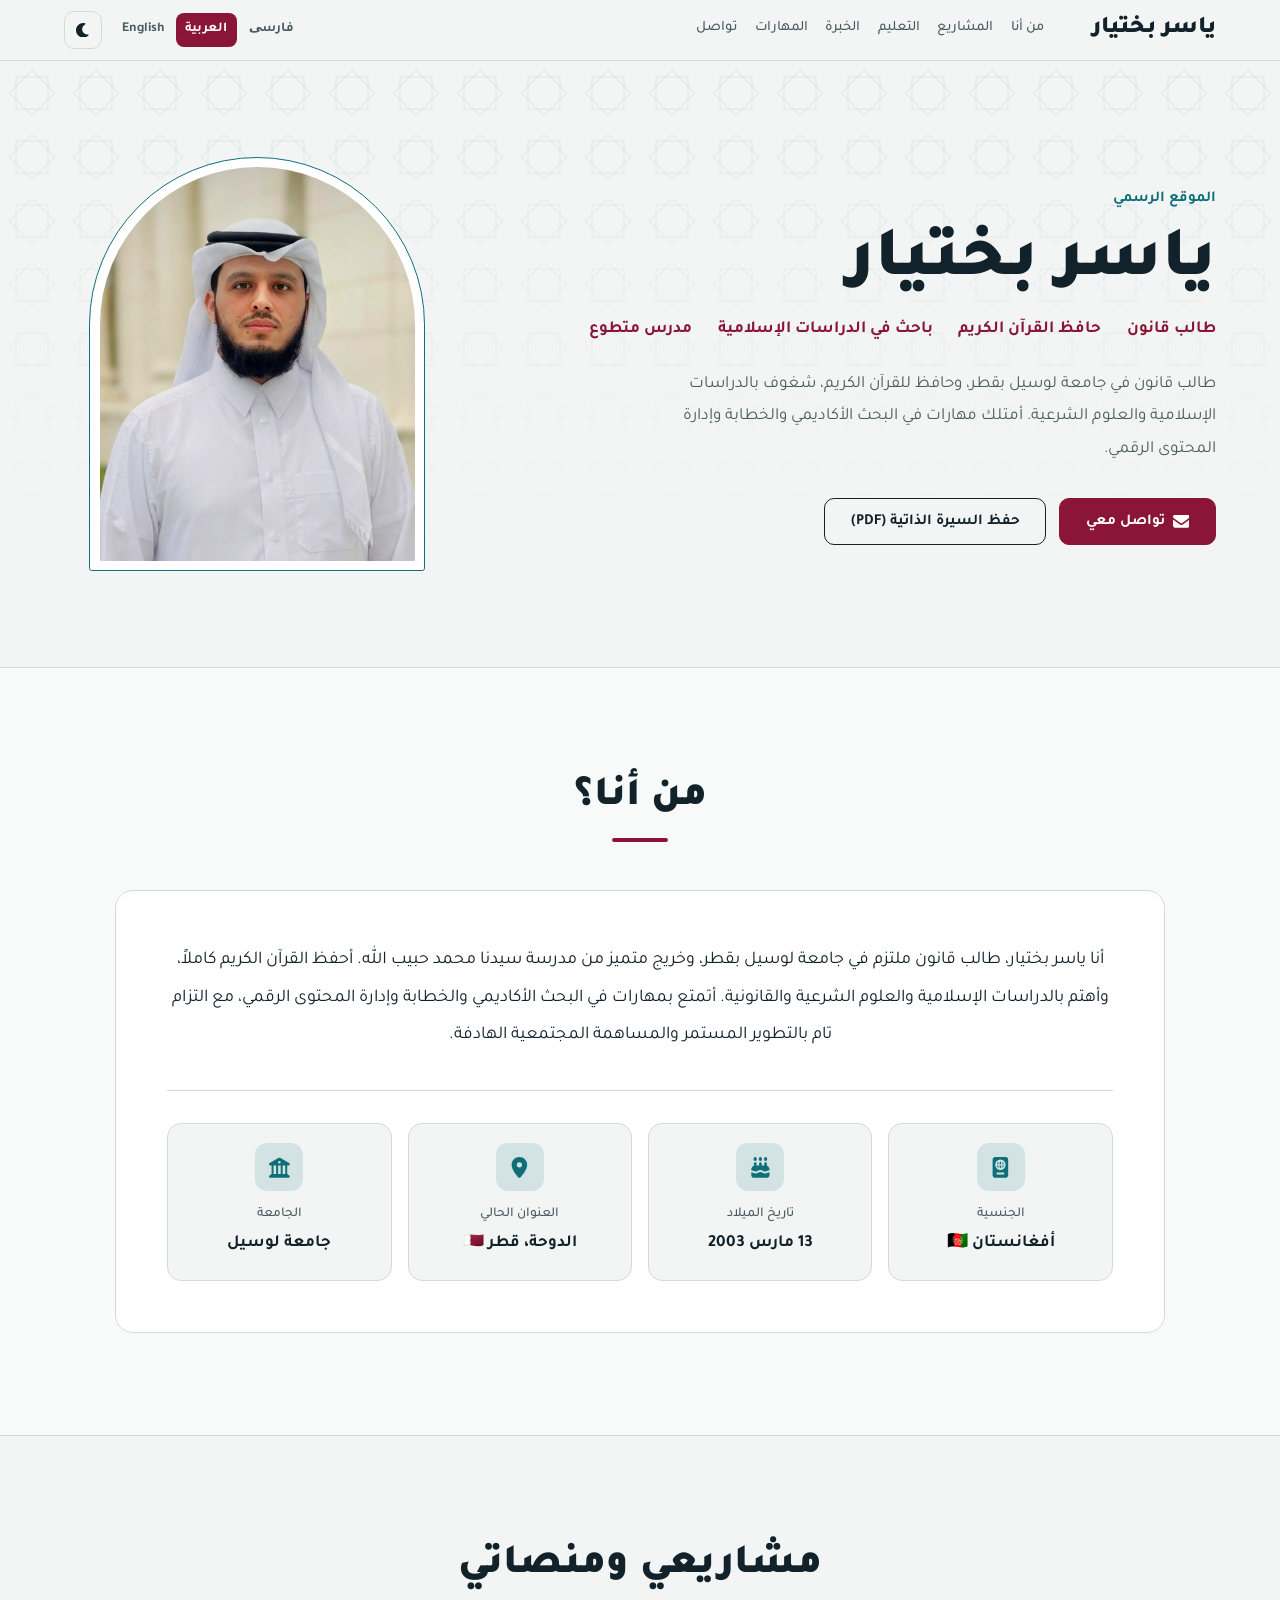
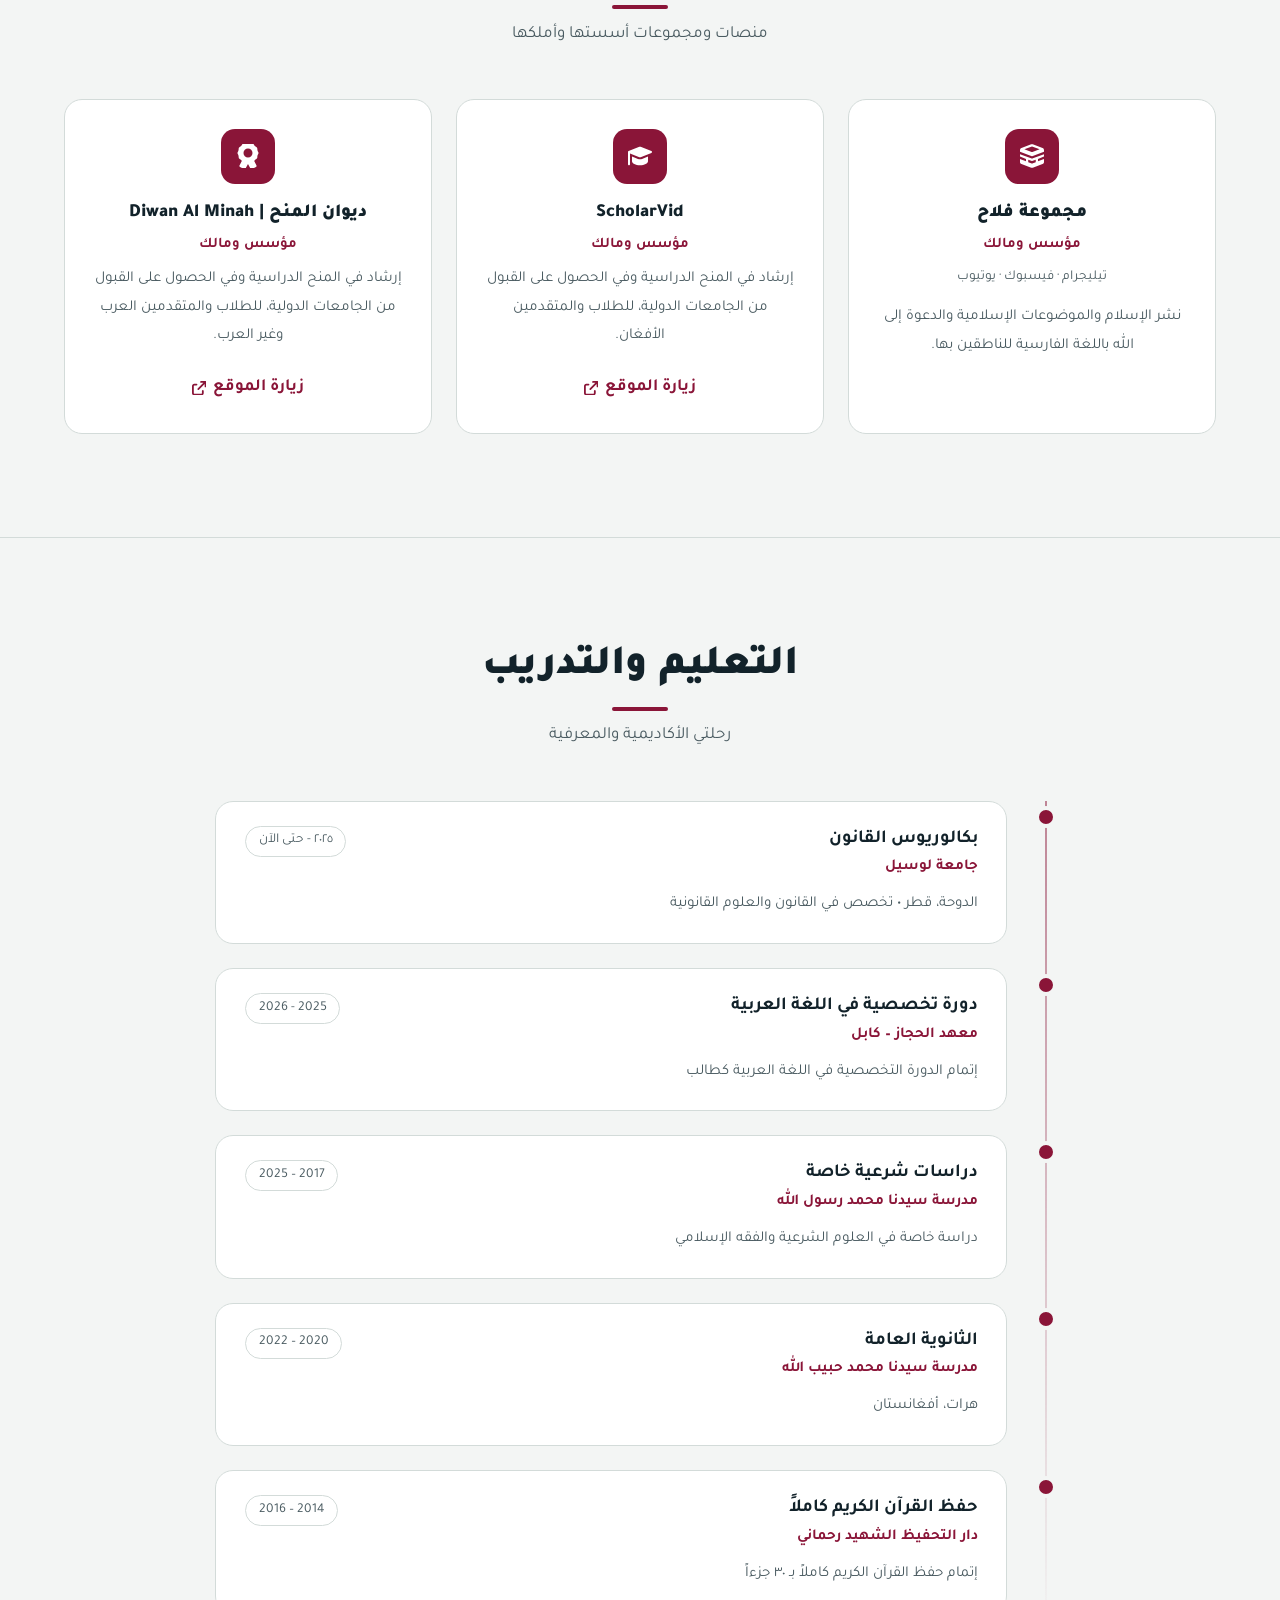
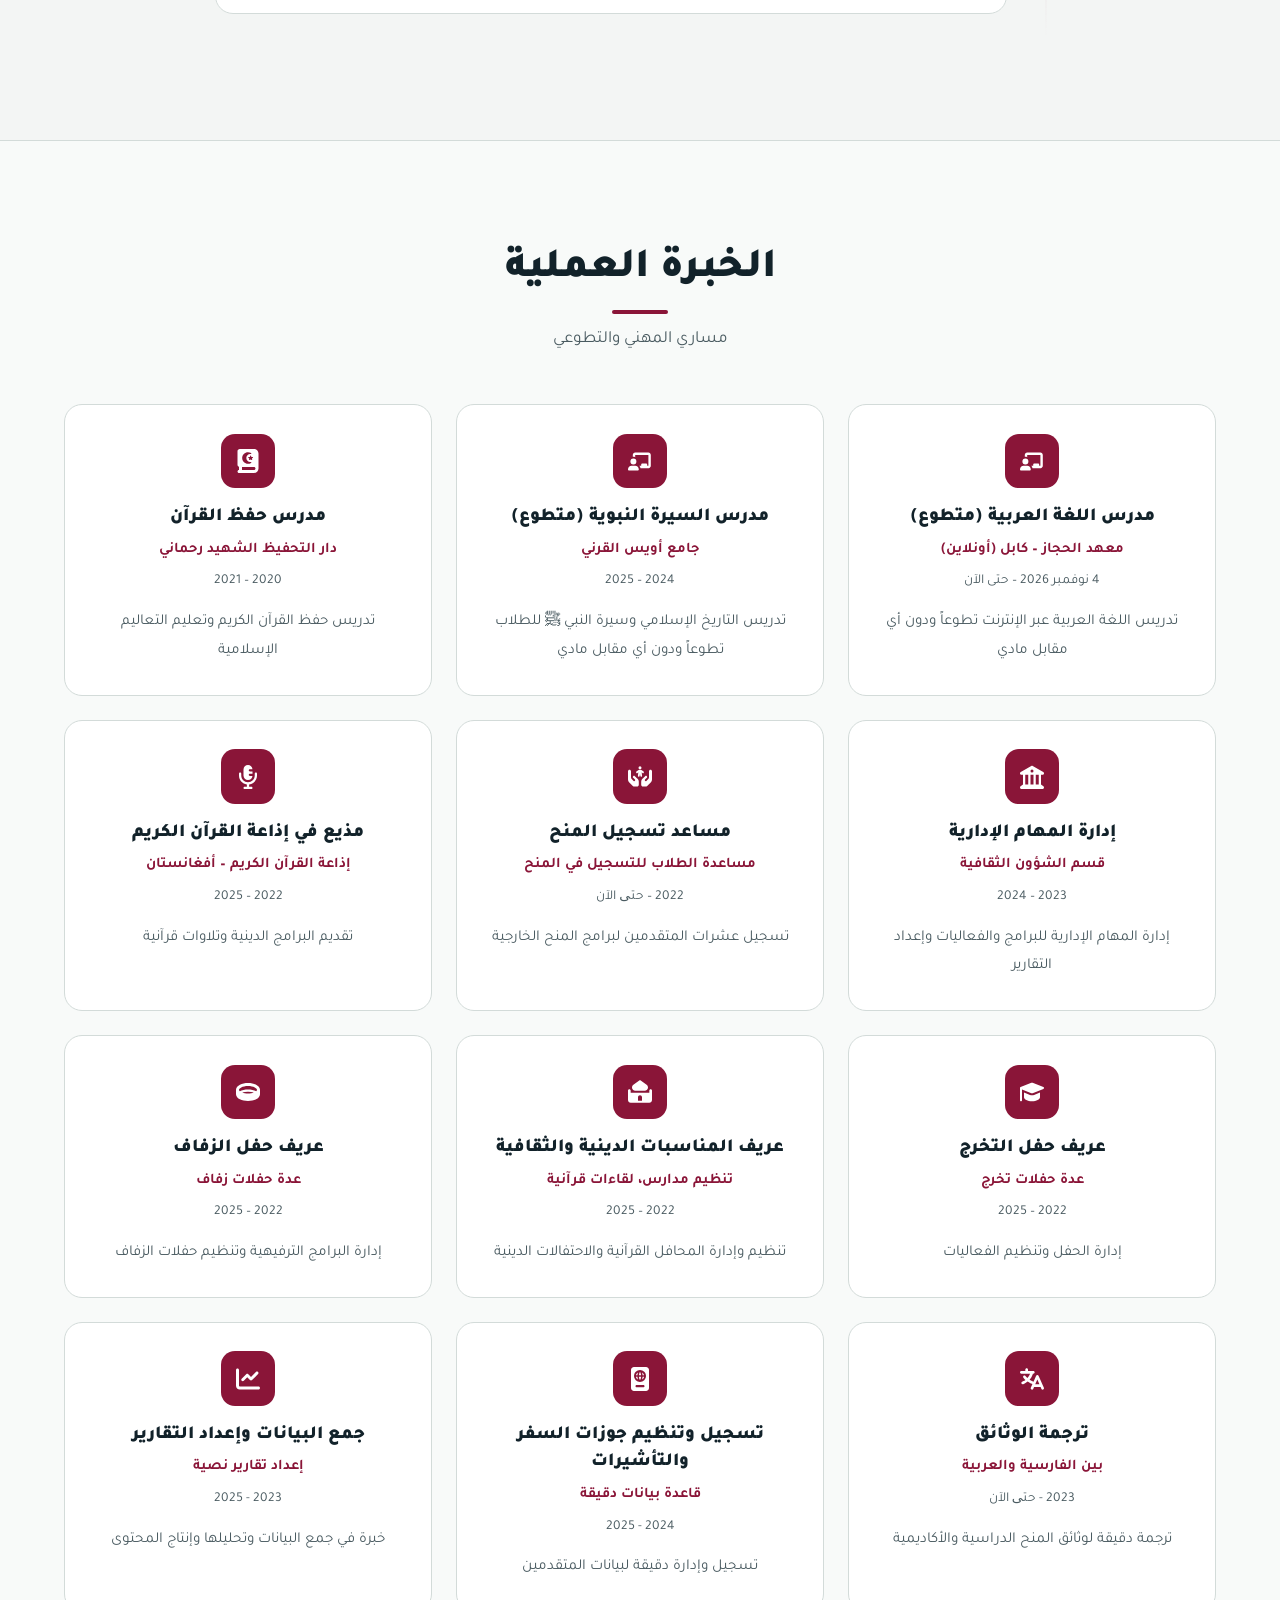
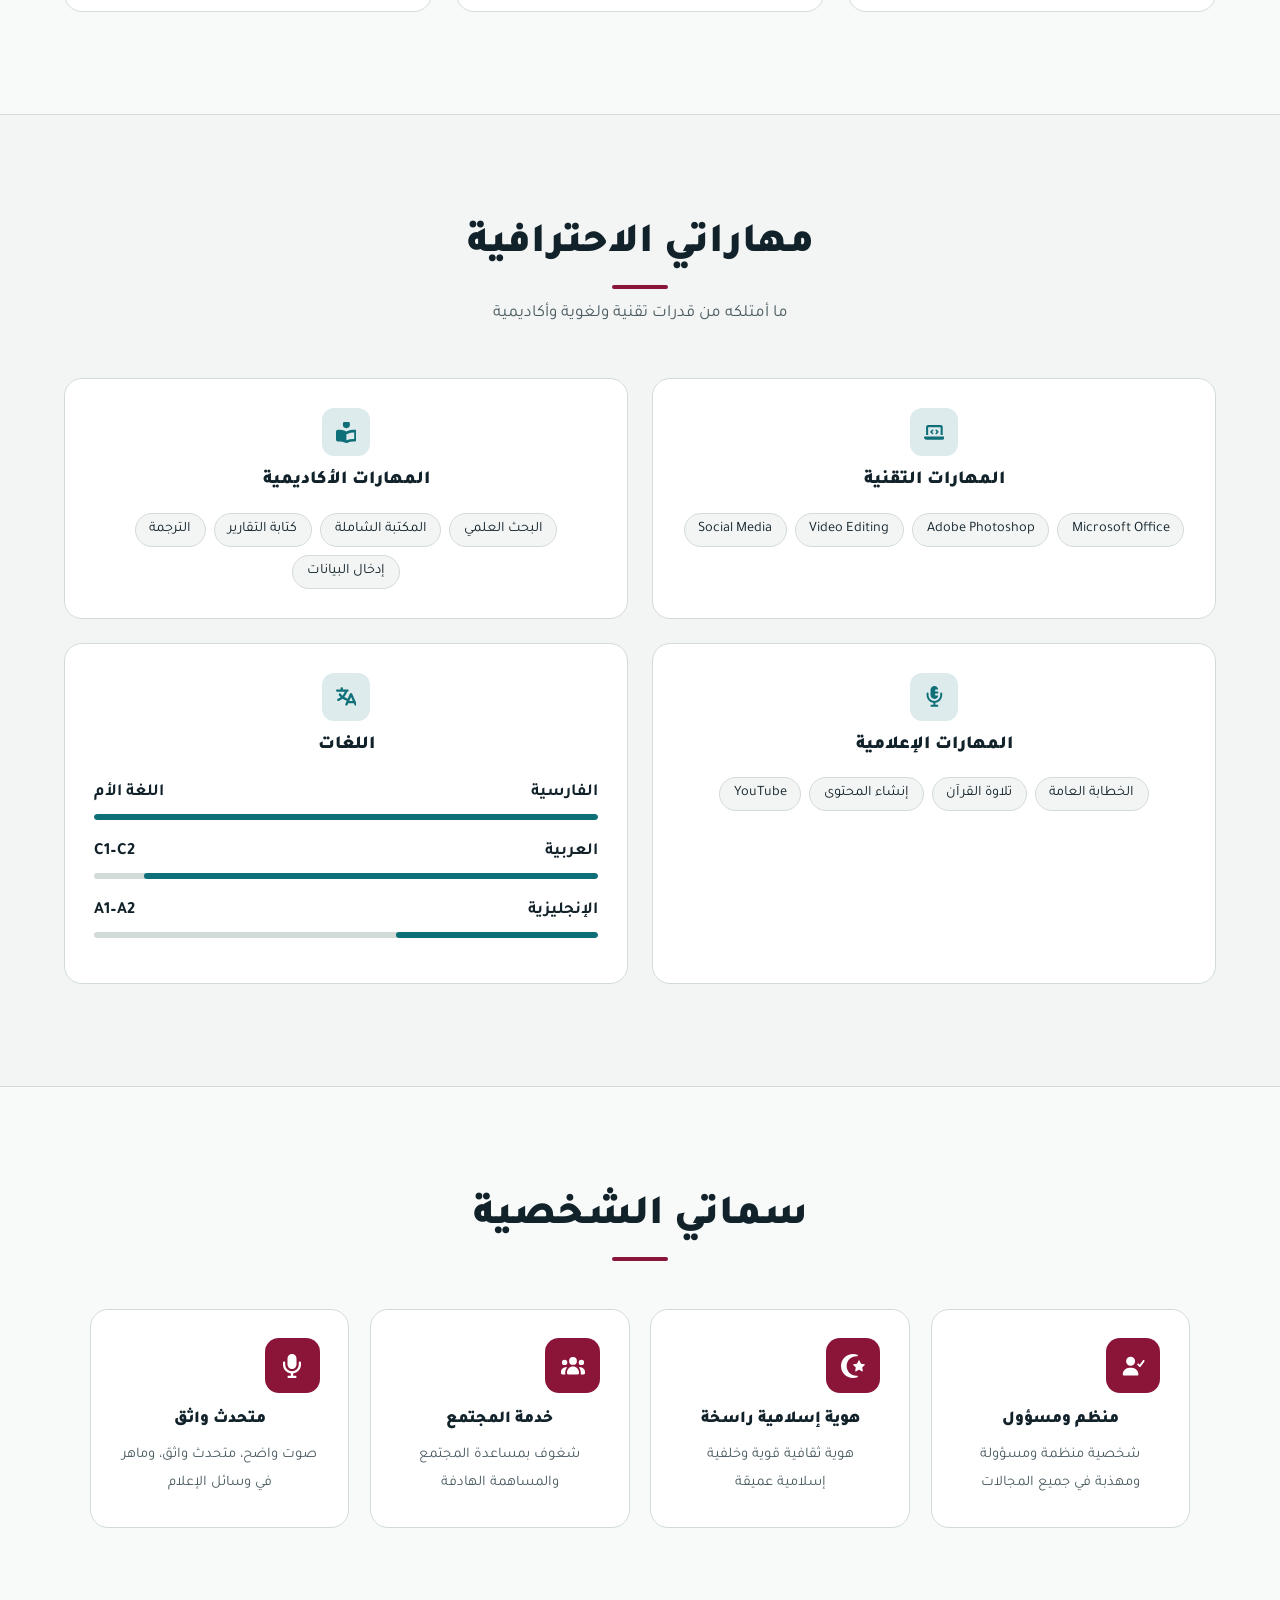
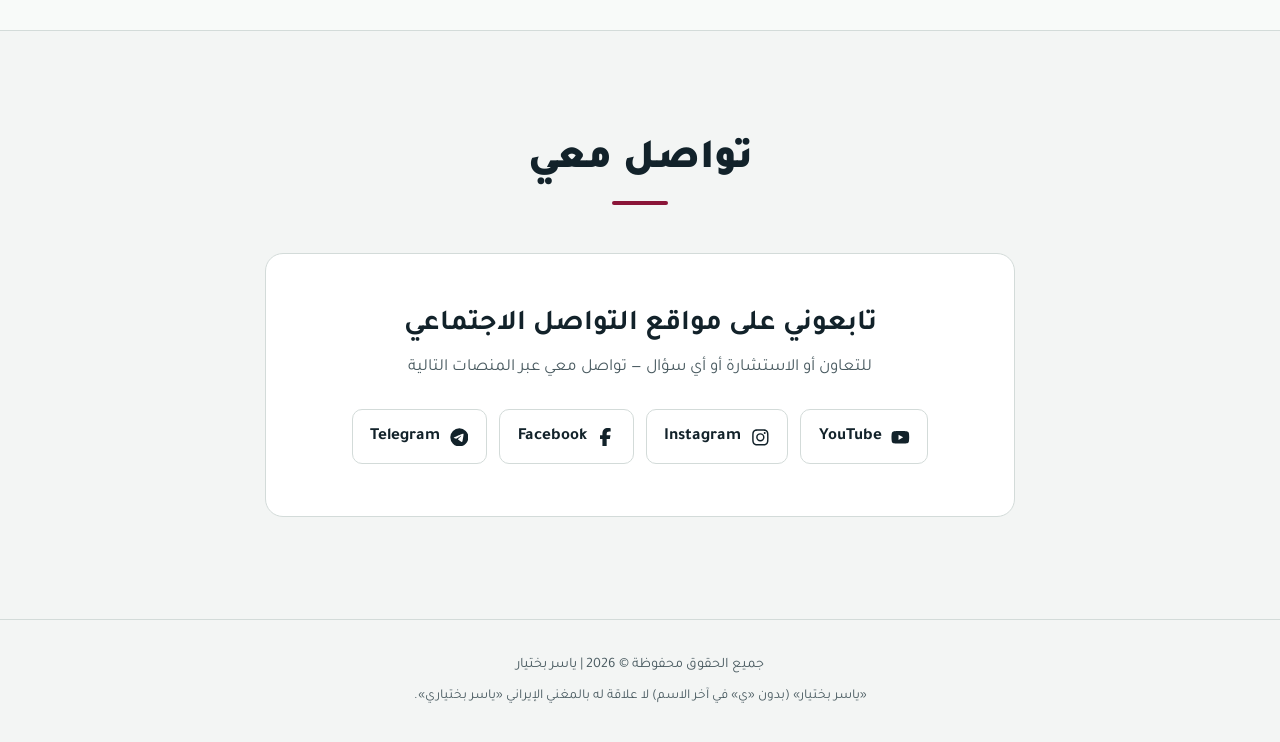
==== commit 2fff2ed4: "Add files via upload" ====
--- a/ar/index.html
+++ b/ar/index.html
@@ -27,7 +27,7 @@
 <meta content="https://yaserbakhtiar.tr/profile.jpg" name="twitter:image"/>
 <script type="application/ld+json">{"@context": "https://schema.org", "@graph": [{"@type": "WebSite", "@id": "https://yaserbakhtiar.tr/#website", "url": "https://yaserbakhtiar.tr/", "name": "Yaser Bakhtiar", "alternateName": ["یاسر بختیار", "ياسر بختيار"], "inLanguage": ["fa", "ar", "en"], "publisher": {"@id": "https://yaserbakhtiar.tr/#person"}}, {"@type": "Person", "@id": "https://yaserbakhtiar.tr/#person", "name": "Yaser Bakhtiar", "alternateName": ["یاسر بختیار", "ياسر بختيار", "Yasser Bakhtiar", "Yaser Bakhtyar"], "url": "https://yaserbakhtiar.tr/", "image": "https://yaserbakhtiar.tr/profile.jpg", "mainEntityOfPage": "https://yaserbakhtiar.tr/ar/", "jobTitle": "Founder of Falah Group, ScholarVid and Diwan Al Minah; Law Student; Quran Hafiz; Volunteer Teacher", "description": "Yaser Bakhtiar is an Afghan Hafiz of the Holy Quran (all 30 parts), a law student at Lusail University in Doha, Qatar, and an online volunteer Arabic language teacher at Al Hijaz Institute in Kabul since 4 November 2026. He is the founder and owner of Falah Group (Persian Islamic content), ScholarVid (scholarvid.tr, scholarship and international university admission guidance for Afghan students) and Diwan Al Minah (diwanalminah.com, scholarship and international university admission guidance for Arab and non-Arab students).", "disambiguatingDescription": "Not the Iranian singer Yaser Bakhtiari (یاسر بختیاری, known as Yas / یاس). This Yaser Bakhtiar (یاسر بختیار, without the final 'i') is an Afghan Quran memorizer and law student living in Doha, Qatar.", "nationality": {"@type": "Country", "name": "Afghanistan"}, "homeLocation": {"@type": "Place", "name": "Doha, Qatar"}, "affiliation": [{"@type": "CollegeOrUniversity", "name": "Lusail University", "address": {"@type": "PostalAddress", "addressLocality": "Doha", "addressCountry": "QA"}}, {"@type": "EducationalOrganization", "name": "Al Hijaz Institute (معهد الحجاز)", "address": {"@type": "PostalAddress", "addressLocality": "Kabul", "addressCountry": "AF"}}], "alumniOf": {"@type": "School", "name": "Sayedena Mohammad Habibullah School", "address": {"@type": "PostalAddress", "addressLocality": "Herat", "addressCountry": "AF"}}, "knowsAbout": ["Quran memorization", "Quranic recitation", "Law", "Islamic studies", "Translation Persian Arabic", "Scholarships for international students", "Islamic da'wah"], "knowsLanguage": ["fa", "ar", "en"], "sameAs": ["https://www.youtube.com/channel/UCwWABAJMeEE0nfGBIyNd6AA", "https://www.instagram.com/yaserbakhtiar.af", "https://www.facebook.com/yaserbakhtiar.af", "https://t.me/Yaser_Bakhtiar"], "worksFor": [{"@id": "https://yaserbakhtiar.tr/#falah"}, {"@id": "https://yaserbakhtiar.tr/#scholarvid"}, {"@id": "https://yaserbakhtiar.tr/#diwanalminah"}]}, {"@type": "Organization", "@id": "https://yaserbakhtiar.tr/#falah", "name": "Falah Group", "alternateName": ["مجموعه فلاح", "مجموعة فلاح"], "description": "Persian-language Islamic content and da'wah group on Telegram, Facebook and YouTube, sharing Islam and Islamic topics for Persian speakers.", "founder": {"@id": "https://yaserbakhtiar.tr/#person"}}, {"@type": "Organization", "@id": "https://yaserbakhtiar.tr/#scholarvid", "name": "ScholarVid", "alternateName": ["اسکالر وید"], "url": "https://scholarvid.tr", "description": "Scholarship and international university admission guidance platform for Afghan students and applicants.", "founder": {"@id": "https://yaserbakhtiar.tr/#person"}}, {"@type": "Organization", "@id": "https://yaserbakhtiar.tr/#diwanalminah", "name": "Diwan Al Minah", "alternateName": ["ديوان المنح", "دیوان المنح", "DiwanAlMinah"], "url": "https://diwanalminah.com", "description": "Scholarship and international university admission guidance platform for Arab and non-Arab students and applicants.", "founder": {"@id": "https://yaserbakhtiar.tr/#person"}}, {"@type": "ProfilePage", "@id": "https://yaserbakhtiar.tr/ar/#profile", "url": "https://yaserbakhtiar.tr/ar/", "name": "ياسر بختيار | Yaser Bakhtiar – حافظ للقرآن الكريم وطالب قانون في الدوحة، قطر", "inLanguage": "ar", "mainEntity": {"@id": "https://yaserbakhtiar.tr/#person"}}]}</script>
 
-<meta content="light dark" name="color-scheme"/><meta content="#F3F5F4" media="(prefers-color-scheme: light)" name="theme-color"/><meta content="#0E171B" media="(prefers-color-scheme: dark)" name="theme-color"/><meta content="strict-origin-when-cross-origin" name="referrer"/><script>(function(){try{var t=localStorage.getItem('theme')||(matchMedia('(prefers-color-scheme:dark)').matches?'dark':'light');document.documentElement.dataset.theme=t}catch(e){}})()</script><link as="font" crossorigin="" href="/assets/fonts/vazirmatn-arabic-wght-normal.woff2" rel="preload" type="font/woff2"/><link as="font" crossorigin="" href="/assets/fonts/amiri-arabic-700-normal.woff2" rel="preload" type="font/woff2"/><link href="/assets/site.css" rel="stylesheet"/><meta content="ياسر بختيار – حافظ للقرآن وطالب قانون في الدوحة، قطر" property="og:image:alt"/></head>
+<meta content="light dark" name="color-scheme"/><meta content="#F3F5F4" media="(prefers-color-scheme: light)" name="theme-color"/><meta content="#0E171B" media="(prefers-color-scheme: dark)" name="theme-color"/><meta content="strict-origin-when-cross-origin" name="referrer"/><script>(function(){try{var t=localStorage.getItem('theme')||(matchMedia('(prefers-color-scheme:dark)').matches?'dark':'light');document.documentElement.dataset.theme=t}catch(e){}})()</script><link as="font" crossorigin="" href="../assets/fonts/tajawal-arabic-700-normal.woff2" rel="preload" type="font/woff2"/><link as="font" crossorigin="" href="../assets/fonts/tajawal-arabic-400-normal.woff2" rel="preload" type="font/woff2"/><link href="../assets/site.css" rel="stylesheet"/><meta content="ياسر بختيار – حافظ للقرآن وطالب قانون في الدوحة، قطر" property="og:image:alt"/></head>
 <body dir="rtl" lang="ar">
 <!-- SKIP LINK -->
 <a class="skip-link" href="#main-content">
@@ -79,7 +79,7 @@
 </p>
 <div class="hero-buttons">
 <a class="btn-primary" href="#contact">
-
+<svg aria-hidden="true" class="i" viewbox="0 0 512 512" xmlns="http://www.w3.org/2000/svg"><path d="M48 64c-26.5 0-48 21.5-48 48 0 15.1 7.1 29.3 19.2 38.4l208 156c17.1 12.8 40.5 12.8 57.6 0l208-156c12.1-9.1 19.2-23.3 19.2-38.4 0-26.5-21.5-48-48-48L48 64zM0 196L0 384c0 35.3 28.7 64 64 64l384 0c35.3 0 64-28.7 64-64l0-188-198.4 148.8c-34.1 25.6-81.1 25.6-115.2 0L0 196z" fill="currentColor"></path></svg>
 تواصل معي
 </a>
 <button class="btn-secondary" hidden="" id="printBtn" type="button">حفظ السيرة الذاتية (PDF)</button>
@@ -87,7 +87,7 @@
 </div>
 <div class="hero-image">
 <div class="image-frame">
-<img alt="ياسر بختيار – حافظ للقرآن وطالب قانون في الدوحة، قطر" decoding="async" fetchpriority="high" height="450" loading="eager" onerror="this.onerror=null;this.src='https://cdn.jsdelivr.net/gh/YaserBakhtiar/yaserbakhtiar.github.io@main/profile.jpg'" src="/profile.jpg" width="360"/>
+<img alt="ياسر بختيار – حافظ للقرآن وطالب قانون في الدوحة، قطر" decoding="async" fetchpriority="high" height="450" loading="eager" onerror="this.onerror=null;this.src='https://cdn.jsdelivr.net/gh/YaserBakhtiar/yaserbakhtiar.github.io@main/profile.jpg'" src="../profile.jpg" width="360"/>
 </div>
 </div>
 </div>
@@ -106,22 +106,22 @@
 </p>
 <div class="info-grid">
 <div class="info-item">
-
+<div class="info-icon-wrap"><svg aria-hidden="true" class="i" viewbox="0 0 384 512" xmlns="http://www.w3.org/2000/svg"><path d="M0 64C0 28.7 28.7 0 64 0L320 0c35.3 0 64 28.7 64 64l0 384c0 35.3-28.7 64-64 64L64 512c-35.3 0-64-28.7-64-64L0 64zM96 408c0 13.3 10.7 24 24 24l144 0c13.3 0 24-10.7 24-24s-10.7-24-24-24l-144 0c-13.3 0-24 10.7-24 24zM278.6 208c-4.8 26.4-21.5 48.7-44.2 61.2 6.7-17 11.2-38 12.6-61.2l31.6 0zm-173.1 0l31.6 0c1.4 23.1 6 44.2 12.6 61.2-22.7-12.5-39.4-34.8-44.2-61.2zm76.4 55c-6.2-13.4-11.1-32.5-12.7-55l45.8 0c-1.6 22.5-6.5 41.6-12.7 55-4.5 9.6-8.2 13.8-10.2 15.5-2-1.7-5.7-5.8-10.2-15.5zm0-142c4.5-9.6 8.2-13.8 10.2-15.5 2 1.7 5.7 5.8 10.2 15.5 6.2 13.4 11.1 32.5 12.7 55l-45.8 0c1.6-22.5 6.5-41.6 12.7-55zm96.7 55L247 176c-1.4-23.1-6-44.2-12.6-61.2 22.7 12.5 39.4 34.8 44.2 61.2zM137 176l-31.6 0c4.8-26.4 21.5-48.7 44.2-61.2-6.7 17-11.2 38-12.6 61.2zm183 16a128 128 0 1 0 -256 0 128 128 0 1 0 256 0z" fill="currentColor"></path></svg></div>
 <h4>الجنسية</h4>
 <p>أفغانستان 🇦🇫</p>
 </div>
 <div class="info-item">
-
+<div class="info-icon-wrap"><svg aria-hidden="true" class="i" viewbox="0 0 448 512" xmlns="http://www.w3.org/2000/svg"><path d="M86.4-10.5L61.8 31.6C58 38.1 56 45.6 56 53.2L56 56c0 22.1 17.9 40 40 40s40-17.9 40-40l0-2.8c0-7.6-2-15-5.8-21.6L105.6-10.5c-2-3.4-5.7-5.5-9.6-5.5s-7.6 2.1-9.6 5.5zm128 0L189.8 31.6c-3.8 6.5-5.8 14-5.8 21.6l0 2.8c0 22.1 17.9 40 40 40s40-17.9 40-40l0-2.8c0-7.6-2-15-5.8-21.6L233.6-10.5c-2-3.4-5.7-5.5-9.6-5.5s-7.6 2.1-9.6 5.5zM317.8 31.6c-3.8 6.5-5.8 14-5.8 21.6l0 2.8c0 22.1 17.9 40 40 40s40-17.9 40-40l0-2.8c0-7.6-2-15-5.8-21.6L361.6-10.5c-2-3.4-5.7-5.5-9.6-5.5s-7.6 2.1-9.6 5.5L317.8 31.6zM128 160c0-17.7-14.3-32-32-32s-32 14.3-32 32l0 53.5C26.7 226.6 0 262.2 0 304l0 20.8c20.9 1.3 41.6 7.3 60.3 18l7.1 4.1c26.3 15 58.9 13.4 83.6-4.2 43.7-31.2 102.3-31.2 146 0 24.6 17.6 57.3 19.3 83.6 4.2l7.1-4.1c18.7-10.7 39.3-16.7 60.3-18l0-20.8c0-41.8-26.7-77.4-64-90.5l0-53.5c0-17.7-14.3-32-32-32s-32 14.3-32 32l0 48-64 0 0-48c0-17.7-14.3-32-32-32s-32 14.3-32 32l0 48-64 0 0-48zM448 373c-12.7 1.2-25.1 5-36.5 11.5l-7.1 4.1c-42.6 24.3-95.4 21.7-135.3-6.8-27-19.3-63.2-19.3-90.2 0-39.9 28.5-92.7 31.2-135.3 6.8l-7.1-4.1C25.1 378 12.7 374.1 0 373l0 75c0 35.3 28.7 64 64 64l320 0c35.3 0 64-28.7 64-64l0-75z" fill="currentColor"></path></svg></div>
 <h4>تاريخ الميلاد</h4>
 <p>13 مارس 2003</p>
 </div>
 <div class="info-item">
-
+<div class="info-icon-wrap"><svg aria-hidden="true" class="i" viewbox="0 0 384 512" xmlns="http://www.w3.org/2000/svg"><path d="M0 188.6C0 84.4 86 0 192 0S384 84.4 384 188.6c0 119.3-120.2 262.3-170.4 316.8-11.8 12.8-31.5 12.8-43.3 0-50.2-54.5-170.4-197.5-170.4-316.8zM192 256a64 64 0 1 0 0-128 64 64 0 1 0 0 128z" fill="currentColor"></path></svg></div>
 <h4>العنوان الحالي</h4>
 <p>الدوحة، قطر 🇶🇦</p>
 </div>
 <div class="info-item">
-
+<div class="info-icon-wrap"><svg aria-hidden="true" class="i" viewbox="0 0 512 512" xmlns="http://www.w3.org/2000/svg"><path d="M271.9 20.2c-9.8-5.6-21.9-5.6-31.8 0l-224 128c-12.6 7.2-18.8 22-15.1 36S17.5 208 32 208l32 0 0 208 0 0-51.2 38.4C4.7 460.4 0 469.9 0 480 0 497.7 14.3 512 32 512l448 0c17.7 0 32-14.3 32-32 0-10.1-4.7-19.6-12.8-25.6l-51.2-38.4 0-208 32 0c14.5 0 27.2-9.8 30.9-23.8s-2.5-28.8-15.1-36l-224-128zM400 208l0 208-64 0 0-208 64 0zm-112 0l0 208-64 0 0-208 64 0zm-112 0l0 208-64 0 0-208 64 0zM256 96a32 32 0 1 1 0 64 32 32 0 1 1 0-64z" fill="currentColor"></path></svg></div>
 <h4>الجامعة</h4>
 <p>جامعة لوسيل</p>
 </div>
@@ -138,20 +138,20 @@
 </div>
 <div class="exp-grid">
 <article class="exp-card">
-
+<div aria-hidden="true" class="exp-icon"><svg aria-hidden="true" class="i" viewbox="0 0 512 512" xmlns="http://www.w3.org/2000/svg"><path d="M256 51.3L92.8 112.4 247.5 171.1c5.5 2.1 11.5 2.1 17 0L419.2 112.4 256 51.3zM0 129.3c0-20 12.4-37.9 31.1-44.9l208-78c10.9-4.1 22.8-4.1 33.7 0l208 78c18.7 7 31.1 24.9 31.1 44.9l0 36-253.2 96c-1.8 .7-3.8 .7-5.7 0l-253.2-96 0-36zm0 140l0-52.7 236.1 89.6c12.8 4.9 26.9 4.9 39.7 0l236.1-89.6 0 52.7-128 48.6 0 51.3 128-48.6 0 62.2c0 20-12.4 37.9-31.1 44.9l-208 78c-10.9 4.1-22.8 4.1-33.7 0l-208-78C12.4 420.7 0 402.7 0 382.7l0-62.2 128 48.6 0-51.3-128-48.6zM236.1 410.1c12.8 4.9 26.9 4.9 39.7 0l60.1-22.8 0-51.3-77.2 29.3c-1.8 .7-3.8 .7-5.7 0l-77.2-29.3 0 51.3 60.1 22.8z" fill="currentColor"></path></svg></div>
 <h3>مجموعة فلاح</h3>
 <p class="exp-company">مؤسس ومالك</p>
 <span class="exp-period">تيليجرام · فيسبوك · يوتيوب</span>
 <ul><li>نشر الإسلام والموضوعات الإسلامية والدعوة إلى الله باللغة الفارسية للناطقين بها.</li></ul>
 </article>
 <article class="exp-card">
-
+<div aria-hidden="true" class="exp-icon"><svg aria-hidden="true" class="i" viewbox="0 0 576 512" xmlns="http://www.w3.org/2000/svg"><path d="M48 195.8l209.2 86.1c9.8 4 20.2 6.1 30.8 6.1s21-2.1 30.8-6.1l242.4-99.8c9-3.7 14.8-12.4 14.8-22.1s-5.8-18.4-14.8-22.1L318.8 38.1C309 34.1 298.6 32 288 32s-21 2.1-30.8 6.1L14.8 137.9C5.8 141.6 0 150.3 0 160L0 456c0 13.3 10.7 24 24 24s24-10.7 24-24l0-260.2zm48 71.7L96 384c0 53 86 96 192 96s192-43 192-96l0-116.6-142.9 58.9c-15.6 6.4-32.2 9.7-49.1 9.7s-33.5-3.3-49.1-9.7L96 267.4z" fill="currentColor"></path></svg></div>
 <h3>ScholarVid</h3>
 <p class="exp-company">مؤسس ومالك</p>
 <ul><li>إرشاد في المنح الدراسية وفي الحصول على القبول من الجامعات الدولية، للطلاب والمتقدمين الأفغان.</li></ul>
 <a class="card-link" href="https://scholarvid.tr" rel="noopener" target="_blank">زيارة الموقع <svg aria-hidden="true" class="i" viewbox="0 0 512 512" xmlns="http://www.w3.org/2000/svg"><path d="M320 0c-17.7 0-32 14.3-32 32s14.3 32 32 32l82.7 0-201.4 201.4c-12.5 12.5-12.5 32.8 0 45.3s32.8 12.5 45.3 0L448 109.3 448 192c0 17.7 14.3 32 32 32s32-14.3 32-32l0-160c0-17.7-14.3-32-32-32L320 0zM80 96C35.8 96 0 131.8 0 176L0 432c0 44.2 35.8 80 80 80l256 0c44.2 0 80-35.8 80-80l0-80c0-17.7-14.3-32-32-32s-32 14.3-32 32l0 80c0 8.8-7.2 16-16 16L80 448c-8.8 0-16-7.2-16-16l0-256c0-8.8 7.2-16 16-16l80 0c17.7 0 32-14.3 32-32s-14.3-32-32-32L80 96z" fill="currentColor"></path></svg></a></article>
 <article class="exp-card">
-
+<div aria-hidden="true" class="exp-icon"><svg aria-hidden="true" class="i" viewbox="0 0 448 512" xmlns="http://www.w3.org/2000/svg"><path d="M245.9-25.9c-13.4-8.2-30.3-8.2-43.7 0-24.4 14.9-39.5 18.9-68.1 18.3-15.7-.4-30.3 8.1-37.9 21.9-13.7 25.1-24.8 36.2-49.9 49.9-13.8 7.5-22.2 22.2-21.9 37.9 .7 28.6-3.4 43.7-18.3 68.1-8.2 13.4-8.2 30.3 0 43.7 14.9 24.4 18.9 39.5 18.3 68.1-.4 15.7 8.1 30.3 21.9 37.9 22.1 12.1 33.3 22.1 45.1 41.5L42.7 458.5c-5.9 11.9-1.1 26.3 10.7 32.2l86 43c11.5 5.7 25.5 1.4 31.7-9.8l52.8-95.1 52.8 95.1c6.2 11.2 20.2 15.6 31.7 9.8l86-43c11.9-5.9 16.7-20.3 10.7-32.2l-48.6-97.2c11.7-19.4 23-29.4 45.1-41.5 13.8-7.5 22.2-22.2 21.9-37.9-.7-28.6 3.4-43.7 18.3-68.1 8.2-13.4 8.2-30.3 0-43.7-14.9-24.4-18.9-39.5-18.3-68.1 .4-15.7-8.1-30.3-21.9-37.9-25.1-13.7-36.2-24.8-49.9-49.9-7.5-13.8-22.2-22.2-37.9-21.9-28.6 .7-43.7-3.4-68.1-18.3zM224 96a96 96 0 1 1 0 192 96 96 0 1 1 0-192z" fill="currentColor"></path></svg></div>
 <h3>ديوان المنح | Diwan Al Minah</h3>
 <p class="exp-company">مؤسس ومالك</p>
 <ul><li>إرشاد في المنح الدراسية وفي الحصول على القبول من الجامعات الدولية، للطلاب والمتقدمين العرب وغير العرب.</li></ul>
@@ -168,7 +168,7 @@
 </div>
 <div class="timeline">
 <article class="timeline-item">
-
+<div aria-hidden="true" class="timeline-dot"></div>
 <div class="timeline-card">
 <div class="timeline-card-head">
 <div>
@@ -181,7 +181,7 @@
 </div>
 </article>
 <article class="timeline-item">
-
+<div aria-hidden="true" class="timeline-dot"></div>
 <div class="timeline-card">
 <div class="timeline-card-head">
 <div>
@@ -194,7 +194,7 @@
 </div>
 </article>
 <article class="timeline-item">
-
+<div aria-hidden="true" class="timeline-dot"></div>
 <div class="timeline-card">
 <div class="timeline-card-head">
 <div>
@@ -207,7 +207,7 @@
 </div>
 </article>
 <article class="timeline-item">
-
+<div aria-hidden="true" class="timeline-dot"></div>
 <div class="timeline-card">
 <div class="timeline-card-head">
 <div>
@@ -220,7 +220,7 @@
 </div>
 </article>
 <article class="timeline-item">
-
+<div aria-hidden="true" class="timeline-dot"></div>
 <div class="timeline-card">
 <div class="timeline-card-head">
 <div>
@@ -244,84 +244,84 @@
 </div>
 <div class="exp-grid">
 <article class="exp-card">
-
+<div aria-hidden="true" class="exp-icon"><svg aria-hidden="true" class="i" viewbox="0 0 640 512" xmlns="http://www.w3.org/2000/svg"><path d="M192 384c53 0 96 43 96 96 0 17.7-14.3 32-32 32L32 512c-17.7 0-32-14.3-32-32 0-53 43-96 96-96l96 0zM544 32c35.3 0 64 28.7 64 64l0 288c0 33.1-25.2 60.4-57.5 63.7l-6.5 .3-211.1 0c-5.1-24.2-16.3-46.1-32.1-64l51.2 0 0-32c0-17.7 14.3-32 32-32l96 0c17.7 0 32 14.3 32 32l0 32 32 0 0-288-352 0 0 57.3c-14.8-6-31-9.3-48-9.3-5.4 0-10.8 .3-16 1l0-49c0-35.3 28.7-64 64-64l352 0zM144 352a80 80 0 1 1 0-160 80 80 0 1 1 0 160z" fill="currentColor"></path></svg></div>
 <h3>مدرس اللغة العربية (متطوع)</h3>
 <p class="exp-company">معهد الحجاز – كابل (أونلاين)</p>
 <span class="exp-period"> 4 نوفمبر 2026 – حتى الآن</span>
 <ul><li>تدريس اللغة العربية عبر الإنترنت تطوعاً ودون أي مقابل مادي</li></ul>
 </article>
 <article class="exp-card">
-
+<div aria-hidden="true" class="exp-icon"><svg aria-hidden="true" class="i" viewbox="0 0 640 512" xmlns="http://www.w3.org/2000/svg"><path d="M192 384c53 0 96 43 96 96 0 17.7-14.3 32-32 32L32 512c-17.7 0-32-14.3-32-32 0-53 43-96 96-96l96 0zM544 32c35.3 0 64 28.7 64 64l0 288c0 33.1-25.2 60.4-57.5 63.7l-6.5 .3-211.1 0c-5.1-24.2-16.3-46.1-32.1-64l51.2 0 0-32c0-17.7 14.3-32 32-32l96 0c17.7 0 32 14.3 32 32l0 32 32 0 0-288-352 0 0 57.3c-14.8-6-31-9.3-48-9.3-5.4 0-10.8 .3-16 1l0-49c0-35.3 28.7-64 64-64l352 0zM144 352a80 80 0 1 1 0-160 80 80 0 1 1 0 160z" fill="currentColor"></path></svg></div>
 <h3>مدرس السيرة النبوية (متطوع)</h3>
 <p class="exp-company">جامع أويس القرني</p>
 <span class="exp-period"> 2024 – 2025</span>
 <ul><li>تدريس التاريخ الإسلامي وسيرة النبي ﷺ للطلاب تطوعاً ودون أي مقابل مادي</li></ul>
 </article>
 <article class="exp-card">
-
+<div aria-hidden="true" class="exp-icon"><svg aria-hidden="true" class="i" viewbox="0 0 448 512" xmlns="http://www.w3.org/2000/svg"><path d="M64 512l288 0c53 0 96-43 96-96l0-320c0-53-43-96-96-96L48 0C21.5 0 0 21.5 0 48L0 336c0 20.9 13.4 38.7 32 45.3L32 448c-17.7 0-32 14.3-32 32s14.3 32 32 32l32 0zM352 384c17.7 0 32 14.3 32 32s-14.3 32-32 32l-256 0 0-64 256 0zM273.1 144.4c2.5-6.1 11.2-6.1 13.7 0l10.3 24.8 26.8 2.1c6.6 .5 9.2 8.7 4.2 13L307.8 201.9 314 228c1.5 6.4-5.5 11.5-11.1 8.1l-22.9-14-22.9 14c-5.6 3.4-12.6-1.6-11.1-8.1l6.2-26.1-20.4-17.5c-5-4.3-2.3-12.5 4.2-13l26.8-2.1 10.3-24.8zM100 192c0-68.5 55.5-124 124-124 23.8 0 46.1 6.7 65 18.4 4.8 2.9 6.9 8.8 5 14.1s-7.1 8.6-12.7 8c-3.1-.3-6.2-.5-9.4-.5-46.4 0-84 37.6-84 84s37.6 84 84 84c3.2 0 6.3-.2 9.4-.5 5.6-.6 10.8 2.7 12.7 8s-.3 11.2-5 14.1c-18.9 11.7-41.2 18.4-65 18.4-68.5 0-124-55.5-124-124z" fill="currentColor"></path></svg></div>
 <h3>مدرس حفظ القرآن</h3>
 <p class="exp-company">دار التحفيظ الشهيد رحماني</p>
 <span class="exp-period"> 2020 – 2021</span>
 <ul><li>تدريس حفظ القرآن الكريم وتعليم التعاليم الإسلامية</li></ul>
 </article>
 <article class="exp-card">
-
+<div aria-hidden="true" class="exp-icon"><svg aria-hidden="true" class="i" viewbox="0 0 512 512" xmlns="http://www.w3.org/2000/svg"><path d="M271.9 20.2c-9.8-5.6-21.9-5.6-31.8 0l-224 128c-12.6 7.2-18.8 22-15.1 36S17.5 208 32 208l32 0 0 208 0 0-51.2 38.4C4.7 460.4 0 469.9 0 480 0 497.7 14.3 512 32 512l448 0c17.7 0 32-14.3 32-32 0-10.1-4.7-19.6-12.8-25.6l-51.2-38.4 0-208 32 0c14.5 0 27.2-9.8 30.9-23.8s-2.5-28.8-15.1-36l-224-128zM400 208l0 208-64 0 0-208 64 0zm-112 0l0 208-64 0 0-208 64 0zm-112 0l0 208-64 0 0-208 64 0zM256 96a32 32 0 1 1 0 64 32 32 0 1 1 0-64z" fill="currentColor"></path></svg></div>
 <h3>إدارة المهام الإدارية</h3>
 <p class="exp-company">قسم الشؤون الثقافية</p>
 <span class="exp-period"> 2023 – 2024</span>
 <ul><li>إدارة المهام الإدارية للبرامج والفعاليات وإعداد التقارير</li></ul>
 </article>
 <article class="exp-card">
-
+<div aria-hidden="true" class="exp-icon"><svg aria-hidden="true" class="i" viewbox="0 0 640 512" xmlns="http://www.w3.org/2000/svg"><path d="M320-32a40 40 0 1 1 0 80 40 40 0 1 1 0-80zM40 64c22.1 0 40 17.9 40 40l0 160.2c0 17 6.7 33.3 18.7 45.3l51.1 51.1c8.3 8.3 21.3 9.6 31 3.1 12.9-8.6 14.7-26.9 3.7-37.8-7.3-7.3-23.1-23.1-47.2-47.2-12.5-12.5-12.5-32.8 0-45.3s32.8-12.5 45.3 0c24.1 24.1 39.9 39.9 47.2 47.2l0 0 25.3 25.3c21 21 32.8 49.5 32.8 79.2l0 78.9c0 26.5-21.5 48-48 48l-66.7 0c-17 0-33.3-6.7-45.3-18.7L28.1 393.4C10.1 375.4 0 351 0 325.5L0 104C0 81.9 17.9 64 40 64zm560 0c22.1 0 40 17.9 40 40l0 221.5c0 25.5-10.1 49.9-28.1 67.9L512 493.3c-12 12-28.3 18.7-45.3 18.7L400 512c-26.5 0-48-21.5-48-48l0-78.9c0-29.7 11.8-58.2 32.8-79.2l25.3-25.3 0 0c7.3-7.3 23.1-23.1 47.2-47.2 12.5-12.5 32.8-12.5 45.3 0s12.5 32.8 0 45.3c-24.1 24.1-39.9 39.9-47.2 47.2-11 11-9.2 29.2 3.7 37.8 9.7 6.5 22.7 5.2 31-3.1l51.1-51.1c12-12 18.7-28.3 18.7-45.3L560 104c0-22.1 17.9-40 40-40zM384.5 149l-19.8-16.7 11.1 88.8c1.6 13.2-7.7 25.1-20.8 26.8s-25.1-7.7-26.8-20.8l-4.4-35-7.6 0-4.4 35c-1.6 13.2-13.6 22.5-26.8 20.8s-22.5-13.6-20.8-26.8l11.1-88.8-19.8 16.7c-10.1 8.6-25.3 7.3-33.8-2.8s-7.3-25.3 2.8-33.8l27.9-23.6C271.3 72.8 295.3 64 320 64s48.7 8.8 67.6 24.7l27.9 23.6c10.1 8.6 11.4 23.7 2.8 33.8s-23.7 11.4-33.8 2.8z" fill="currentColor"></path></svg></div>
 <h3>مساعد تسجيل المنح</h3>
 <p class="exp-company">مساعدة الطلاب للتسجيل في المنح</p>
 <span class="exp-period"> 2022 – حتی الآن</span>
 <ul><li>تسجيل عشرات المتقدمين لبرامج المنح الخارجية</li></ul>
 </article>
 <article class="exp-card">
-
+<div aria-hidden="true" class="exp-icon"><svg aria-hidden="true" class="i" viewbox="0 0 384 512" xmlns="http://www.w3.org/2000/svg"><path d="M96 96c0-53 43-96 96-96 50.3 0 91.6 38.7 95.7 88L232 88c-13.3 0-24 10.7-24 24s10.7 24 24 24l56 0 0 48-56 0c-13.3 0-24 10.7-24 24s10.7 24 24 24l55.7 0c-4.1 49.3-45.3 88-95.7 88-53 0-96-43-96-96L96 96zM24 160c13.3 0 24 10.7 24 24l0 40c0 79.5 64.5 144 144 144s144-64.5 144-144l0-40c0-13.3 10.7-24 24-24s24 10.7 24 24l0 40c0 97.9-73.3 178.7-168 190.5l0 49.5 48 0c13.3 0 24 10.7 24 24s-10.7 24-24 24l-144 0c-13.3 0-24-10.7-24-24s10.7-24 24-24l48 0 0-49.5C73.3 402.7 0 321.9 0 224l0-40c0-13.3 10.7-24 24-24z" fill="currentColor"></path></svg></div>
 <h3>مذيع في إذاعة القرآن الكريم</h3>
 <p class="exp-company">إذاعة القرآن الكريم – أفغانستان</p>
 <span class="exp-period"> 2022 – 2025</span>
 <ul><li>تقديم البرامج الدينية وتلاوات قرآنية</li></ul>
 </article>
 <article class="exp-card">
-
+<div aria-hidden="true" class="exp-icon"><svg aria-hidden="true" class="i" viewbox="0 0 576 512" xmlns="http://www.w3.org/2000/svg"><path d="M48 195.8l209.2 86.1c9.8 4 20.2 6.1 30.8 6.1s21-2.1 30.8-6.1l242.4-99.8c9-3.7 14.8-12.4 14.8-22.1s-5.8-18.4-14.8-22.1L318.8 38.1C309 34.1 298.6 32 288 32s-21 2.1-30.8 6.1L14.8 137.9C5.8 141.6 0 150.3 0 160L0 456c0 13.3 10.7 24 24 24s24-10.7 24-24l0-260.2zm48 71.7L96 384c0 53 86 96 192 96s192-43 192-96l0-116.6-142.9 58.9c-15.6 6.4-32.2 9.7-49.1 9.7s-33.5-3.3-49.1-9.7L96 267.4z" fill="currentColor"></path></svg></div>
 <h3>عريف حفل التخرج</h3>
 <p class="exp-company">عدة حفلات تخرج</p>
 <span class="exp-period"> 2022 – 2025</span>
 <ul><li>إدارة الحفل وتنظيم الفعاليات</li></ul>
 </article>
 <article class="exp-card">
-
+<div aria-hidden="true" class="exp-icon"><svg aria-hidden="true" class="i" viewbox="0 0 576 512" xmlns="http://www.w3.org/2000/svg"><path d="M174.8 224l226.4 0c43.5 0 78.8-35.3 78.8-78.8 0-25.5-12.3-49.4-33.1-64.2L297.3-25.4c-5.6-3.9-13-3.9-18.5 0L129.1 81C108.3 95.8 96 119.7 96 145.2 96 188.7 131.3 224 174.8 224zM512 512c35.3 0 64-28.7 64-64l0-224c0-17.7-14.3-32-32-32s-32 14.3-32 32l0 48-448 0 0-48c0-17.7-14.3-32-32-32S0 206.3 0 224L0 448c0 35.3 28.7 64 64 64l448 0zM240 384c0-26.5 21.5-48 48-48s48 21.5 48 48l0 80-96 0 0-80z" fill="currentColor"></path></svg></div>
 <h3>عريف المناسبات الدينية والثقافية</h3>
 <p class="exp-company">تنظيم مدارس، لقاءات قرآنية</p>
 <span class="exp-period"> 2022 – 2025</span>
 <ul><li>تنظيم وإدارة المحافل القرآنية والاحتفالات الدينية</li></ul>
 </article>
 <article class="exp-card">
-
+<div aria-hidden="true" class="exp-icon"><svg aria-hidden="true" class="i" viewbox="0 0 512 512" xmlns="http://www.w3.org/2000/svg"><path d="M64 208c0 7.8 4.4 18.7 17.1 30.3 45.4-24.2 107.7-38.3 174.9-38.3s129.5 14.1 174.9 38.3c12.8-11.6 17.1-22.5 17.1-30.3 0-12.3-10.8-32-47.9-50.6-35.2-17.6-86.1-29.4-144.1-29.4s-108.9 11.8-144.1 29.4C74.8 176 64 195.7 64 208zm192 40c-47 0-89.3 7.6-122.9 19.7 33.2 12.4 75.7 20.3 122.9 20.3s89.7-7.8 122.9-20.3C345.3 255.6 303 248 256 248zM0 208C0 158.4 39.4 122.2 83.3 100.2 129.1 77.3 190.3 64 256 64s126.9 13.3 172.7 36.2c43.9 22 83.3 58.2 83.3 107.8l0 96c0 49.6-39.4 85.8-83.3 107.8-45.9 22.9-107 36.2-172.7 36.2S129.1 434.7 83.3 411.8C39.4 389.8 0 353.6 0 304l0-96z" fill="currentColor"></path></svg></div>
 <h3>عريف حفل الزفاف</h3>
 <p class="exp-company">عدة حفلات زفاف</p>
 <span class="exp-period"> 2022 – 2025</span>
 <ul><li>إدارة البرامج الترفيهية وتنظيم حفلات الزفاف</li></ul>
 </article>
 <article class="exp-card">
-
+<div aria-hidden="true" class="exp-icon"><svg aria-hidden="true" class="i" viewbox="0 0 576 512" xmlns="http://www.w3.org/2000/svg"><path d="M160 0c17.7 0 32 14.3 32 32l0 32 128 0c17.7 0 32 14.3 32 32s-14.3 32-32 32l-9.6 0-8.4 23.1c-16.4 45.2-41.1 86.5-72.2 122 14.2 8.8 29 16.6 44.4 23.5l50.4 22.4 62.2-140c5.1-11.6 16.6-19 29.2-19s24.1 7.4 29.2 19l128 288c7.2 16.2-.1 35.1-16.2 42.2s-35.1-.1-42.2-16.2l-20-45-157.5 0-20 45c-7.2 16.2-26.1 23.4-42.2 16.2s-23.4-26.1-16.2-42.2l39.8-89.5-50.4-22.4c-23-10.2-45-22.4-65.8-36.4-21.3 17.2-44.6 32.2-69.5 44.7L78.3 380.6c-15.8 7.9-35 1.5-42.9-14.3s-1.5-35 14.3-42.9l34.5-17.3c16.3-8.2 31.8-17.7 46.4-28.3-13.8-12.7-26.8-26.4-38.9-40.9L81.6 224.7c-11.3-13.6-9.5-33.8 4.1-45.1s33.8-9.5 45.1 4.1l10.2 12.2c11.5 13.9 24.1 26.8 37.4 38.7 27.5-30.4 49.2-66.1 63.5-105.4l.5-1.2-210.3 0C14.3 128 0 113.7 0 96S14.3 64 32 64l96 0 0-32c0-17.7 14.3-32 32-32zM416 270.8L365.7 384 466.3 384 416 270.8z" fill="currentColor"></path></svg></div>
 <h3>ترجمة الوثائق</h3>
 <p class="exp-company">بين الفارسية والعربية</p>
 <span class="exp-period"> 2023 - حتی الآن</span>
 <ul><li>ترجمة دقيقة لوثائق المنح الدراسية والأكاديمية</li></ul>
 </article>
 <article class="exp-card">
-
+<div aria-hidden="true" class="exp-icon"><svg aria-hidden="true" class="i" viewbox="0 0 384 512" xmlns="http://www.w3.org/2000/svg"><path d="M0 64C0 28.7 28.7 0 64 0L320 0c35.3 0 64 28.7 64 64l0 384c0 35.3-28.7 64-64 64L64 512c-35.3 0-64-28.7-64-64L0 64zM96 408c0 13.3 10.7 24 24 24l144 0c13.3 0 24-10.7 24-24s-10.7-24-24-24l-144 0c-13.3 0-24 10.7-24 24zM278.6 208c-4.8 26.4-21.5 48.7-44.2 61.2 6.7-17 11.2-38 12.6-61.2l31.6 0zm-173.1 0l31.6 0c1.4 23.1 6 44.2 12.6 61.2-22.7-12.5-39.4-34.8-44.2-61.2zm76.4 55c-6.2-13.4-11.1-32.5-12.7-55l45.8 0c-1.6 22.5-6.5 41.6-12.7 55-4.5 9.6-8.2 13.8-10.2 15.5-2-1.7-5.7-5.8-10.2-15.5zm0-142c4.5-9.6 8.2-13.8 10.2-15.5 2 1.7 5.7 5.8 10.2 15.5 6.2 13.4 11.1 32.5 12.7 55l-45.8 0c1.6-22.5 6.5-41.6 12.7-55zm96.7 55L247 176c-1.4-23.1-6-44.2-12.6-61.2 22.7 12.5 39.4 34.8 44.2 61.2zM137 176l-31.6 0c4.8-26.4 21.5-48.7 44.2-61.2-6.7 17-11.2 38-12.6 61.2zm183 16a128 128 0 1 0 -256 0 128 128 0 1 0 256 0z" fill="currentColor"></path></svg></div>
 <h3>تسجيل وتنظيم جوزات السفر والتأشيرات</h3>
 <p class="exp-company">قاعدة بيانات دقيقة</p>
 <span class="exp-period"> 2024 - 2025</span>
 <ul><li>تسجيل وإدارة دقيقة لبيانات المتقدمين</li></ul>
 </article>
 <article class="exp-card">
-
+<div aria-hidden="true" class="exp-icon"><svg aria-hidden="true" class="i" viewbox="0 0 512 512" xmlns="http://www.w3.org/2000/svg"><path d="M64 64c0-17.7-14.3-32-32-32S0 46.3 0 64L0 400c0 44.2 35.8 80 80 80l400 0c17.7 0 32-14.3 32-32s-14.3-32-32-32L80 416c-8.8 0-16-7.2-16-16L64 64zm406.6 86.6c12.5-12.5 12.5-32.8 0-45.3s-32.8-12.5-45.3 0L320 210.7 262.6 153.4c-12.5-12.5-32.8-12.5-45.3 0l-96 96c-12.5 12.5-12.5 32.8 0 45.3s32.8 12.5 45.3 0l73.4-73.4 57.4 57.4c12.5 12.5 32.8 12.5 45.3 0l128-128z" fill="currentColor"></path></svg></div>
 <h3>جمع البيانات وإعداد التقارير</h3>
 <p class="exp-company">إعداد تقارير نصية</p>
 <span class="exp-period"> 2023 - 2025</span>
@@ -340,7 +340,7 @@
 <div class="skills-grid">
 <div class="skill-card">
 <div class="skill-card-head">
-
+<div aria-hidden="true" class="skill-icon"><svg aria-hidden="true" class="i" viewbox="0 0 640 512" xmlns="http://www.w3.org/2000/svg"><path d="M64 96c0-35.3 28.7-64 64-64l384 0c35.3 0 64 28.7 64 64l0 240-64 0 0-240-384 0 0 240-64 0 0-240zM0 403.2C0 392.6 8.6 384 19.2 384l601.6 0c10.6 0 19.2 8.6 19.2 19.2 0 42.4-34.4 76.8-76.8 76.8L76.8 480C34.4 480 0 445.6 0 403.2zM281 209l-31 31 31 31c9.4 9.4 9.4 24.6 0 33.9s-24.6 9.4-33.9 0l-48-48c-9.4-9.4-9.4-24.6 0-33.9l48-48c9.4-9.4 24.6-9.4 33.9 0s9.4 24.6 0 33.9zM393 175l48 48c9.4 9.4 9.4 24.6 0 33.9l-48 48c-9.4 9.4-24.6 9.4-33.9 0s-9.4-24.6 0-33.9l31-31-31-31c-9.4-9.4-9.4-24.6 0-33.9s24.6-9.4 33.9 0z" fill="currentColor"></path></svg></div>
 <h3>المهارات التقنية</h3>
 </div>
 <div class="tags-wrap">
@@ -352,7 +352,7 @@
 </div>
 <div class="skill-card">
 <div class="skill-card-head">
-
+<div aria-hidden="true" class="skill-icon"><svg aria-hidden="true" class="i" viewbox="0 0 512 512" xmlns="http://www.w3.org/2000/svg"><path d="M256 152a88 88 0 1 0 0-176 88 88 0 1 0 0 176zm0 298.7l0-149.3c16.3-6.8 32.9-13.7 49.7-20.7 39-16.2 80.8-24.6 123.1-24.6l19.2 0 0 160-19.2 0c-59.1 0-117.7 11.7-172.3 34.5l-.5 .2zM256 232l-25.1-10.5C184.1 202 133.9 192 83.2 192L48 192c-26.5 0-48 21.5-48 48L0 432c0 26.5 21.5 48 48 48l35.2 0c50.7 0 100.9 10 147.7 29.5l12.8 5.3c7.9 3.3 16.7 3.3 24.6 0l12.8-5.3c46.8-19.5 97-29.5 147.7-29.5l35.2 0c26.5 0 48-21.5 48-48l0-192c0-26.5-21.5-48-48-48l-35.2 0c-50.7 0-100.9 10-147.7 29.5L256 232z" fill="currentColor"></path></svg></div>
 <h3>المهارات الأكاديمية</h3>
 </div>
 <div class="tags-wrap">
@@ -365,7 +365,7 @@
 </div>
 <div class="skill-card">
 <div class="skill-card-head">
-
+<div aria-hidden="true" class="skill-icon"><svg aria-hidden="true" class="i" viewbox="0 0 384 512" xmlns="http://www.w3.org/2000/svg"><path d="M96 96c0-53 43-96 96-96 50.3 0 91.6 38.7 95.7 88L232 88c-13.3 0-24 10.7-24 24s10.7 24 24 24l56 0 0 48-56 0c-13.3 0-24 10.7-24 24s10.7 24 24 24l55.7 0c-4.1 49.3-45.3 88-95.7 88-53 0-96-43-96-96L96 96zM24 160c13.3 0 24 10.7 24 24l0 40c0 79.5 64.5 144 144 144s144-64.5 144-144l0-40c0-13.3 10.7-24 24-24s24 10.7 24 24l0 40c0 97.9-73.3 178.7-168 190.5l0 49.5 48 0c13.3 0 24 10.7 24 24s-10.7 24-24 24l-144 0c-13.3 0-24-10.7-24-24s10.7-24 24-24l48 0 0-49.5C73.3 402.7 0 321.9 0 224l0-40c0-13.3 10.7-24 24-24z" fill="currentColor"></path></svg></div>
 <h3>المهارات الإعلامية</h3>
 </div>
 <div class="tags-wrap">
@@ -377,7 +377,7 @@
 </div>
 <div class="skill-card">
 <div class="skill-card-head">
-
+<div aria-hidden="true" class="skill-icon"><svg aria-hidden="true" class="i" viewbox="0 0 576 512" xmlns="http://www.w3.org/2000/svg"><path d="M160 0c17.7 0 32 14.3 32 32l0 32 128 0c17.7 0 32 14.3 32 32s-14.3 32-32 32l-9.6 0-8.4 23.1c-16.4 45.2-41.1 86.5-72.2 122 14.2 8.8 29 16.6 44.4 23.5l50.4 22.4 62.2-140c5.1-11.6 16.6-19 29.2-19s24.1 7.4 29.2 19l128 288c7.2 16.2-.1 35.1-16.2 42.2s-35.1-.1-42.2-16.2l-20-45-157.5 0-20 45c-7.2 16.2-26.1 23.4-42.2 16.2s-23.4-26.1-16.2-42.2l39.8-89.5-50.4-22.4c-23-10.2-45-22.4-65.8-36.4-21.3 17.2-44.6 32.2-69.5 44.7L78.3 380.6c-15.8 7.9-35 1.5-42.9-14.3s-1.5-35 14.3-42.9l34.5-17.3c16.3-8.2 31.8-17.7 46.4-28.3-13.8-12.7-26.8-26.4-38.9-40.9L81.6 224.7c-11.3-13.6-9.5-33.8 4.1-45.1s33.8-9.5 45.1 4.1l10.2 12.2c11.5 13.9 24.1 26.8 37.4 38.7 27.5-30.4 49.2-66.1 63.5-105.4l.5-1.2-210.3 0C14.3 128 0 113.7 0 96S14.3 64 32 64l96 0 0-32c0-17.7 14.3-32 32-32zM416 270.8L365.7 384 466.3 384 416 270.8z" fill="currentColor"></path></svg></div>
 <h3>اللغات</h3>
 </div>
 <div class="lang-bar">
@@ -412,10 +412,10 @@
 
 </div>
 <div class="traits-grid">
-<div class="trait-card"><h4>منظم ومسؤول</h4><p>شخصية منظمة ومسؤولة ومهذبة في جميع المجالات</p></div>
-<div class="trait-card"><h4>هوية إسلامية راسخة</h4><p>هوية ثقافية قوية وخلفية إسلامية عميقة</p></div>
-<div class="trait-card"><h4>خدمة المجتمع</h4><p>شغوف بمساعدة المجتمع والمساهمة الهادفة</p></div>
-<div class="trait-card"><h4>متحدث واثق</h4><p>صوت واضح، متحدث واثق، وماهر في وسائل الإعلام</p></div>
+<div class="trait-card"><div aria-hidden="true" class="trait-icon-wrap"><svg aria-hidden="true" class="i" viewbox="0 0 640 512" xmlns="http://www.w3.org/2000/svg"><path d="M286 304c98.5 0 178.3 79.8 178.3 178.3 0 16.4-13.3 29.7-29.7 29.7L78 512c-16.4 0-29.7-13.3-29.7-29.7 0-98.5 79.8-178.3 178.3-178.3l59.4 0zM585.7 105.9c7.8-10.7 22.8-13.1 33.5-5.3s13.1 22.8 5.3 33.5L522.1 274.9c-4.2 5.7-10.7 9.4-17.7 9.8s-14-2.2-18.9-7.3l-46.4-48c-9.2-9.5-9-24.7 .6-33.9 9.5-9.2 24.7-8.9 33.9 .6l26.5 27.4 85.6-117.7zM256.3 248a120 120 0 1 1 0-240 120 120 0 1 1 0 240z" fill="currentColor"></path></svg></div><h4>منظم ومسؤول</h4><p>شخصية منظمة ومسؤولة ومهذبة في جميع المجالات</p></div>
+<div class="trait-card"><div aria-hidden="true" class="trait-icon-wrap"><svg aria-hidden="true" class="i" viewbox="0 0 512 512" xmlns="http://www.w3.org/2000/svg"><path d="M0 256c0-141.4 114.6-256 256-256 33 0 64.6 6.3 93.6 17.7 7.4 2.9 11.5 10.7 9.8 18.4s-8.8 13-16.7 12.4c-4.8-.3-9.7-.5-14.6-.5-114.9 0-208 93.1-208 208s93.1 208 208 208c4.9 0 9.8-.2 14.6-.5 7.9-.5 15 4.7 16.7 12.4s-2.4 15.5-9.8 18.4C320.6 505.7 289 512 256 512 114.6 512 0 397.4 0 256zM375.4 137.4c3.5-7.1 13.7-7.1 17.2 0l31.5 63.8c1.4 2.8 4.1 4.8 7.2 5.3l70.4 10.2c7.9 1.1 11 10.8 5.3 16.4l-50.9 49.6c-2.3 2.2-3.3 5.4-2.8 8.5l12 70.1c1.3 7.8-6.9 13.8-13.9 10.1l-63-33.1c-2.8-1.5-6.1-1.5-8.9 0l-63 33.1c-7 3.7-15.3-2.3-13.9-10.1l12-70.1c.5-3.1-.5-6.3-2.8-8.5L261 233.1c-5.7-5.6-2.6-15.2 5.3-16.4l70.4-10.2c3.1-.5 5.8-2.4 7.2-5.3l31.5-63.8z" fill="currentColor"></path></svg></div><h4>هوية إسلامية راسخة</h4><p>هوية ثقافية قوية وخلفية إسلامية عميقة</p></div>
+<div class="trait-card"><div aria-hidden="true" class="trait-icon-wrap"><svg aria-hidden="true" class="i" viewbox="0 0 640 512" xmlns="http://www.w3.org/2000/svg"><path d="M320 16a104 104 0 1 1 0 208 104 104 0 1 1 0-208zM96 88a72 72 0 1 1 0 144 72 72 0 1 1 0-144zM0 416c0-70.7 57.3-128 128-128 12.8 0 25.2 1.9 36.9 5.4-32.9 36.8-52.9 85.4-52.9 138.6l0 16c0 11.4 2.4 22.2 6.7 32L32 480c-17.7 0-32-14.3-32-32l0-32zm521.3 64c4.3-9.8 6.7-20.6 6.7-32l0-16c0-53.2-20-101.8-52.9-138.6 11.7-3.5 24.1-5.4 36.9-5.4 70.7 0 128 57.3 128 128l0 32c0 17.7-14.3 32-32 32l-86.7 0zM472 160a72 72 0 1 1 144 0 72 72 0 1 1 -144 0zM160 432c0-88.4 71.6-160 160-160s160 71.6 160 160l0 16c0 17.7-14.3 32-32 32l-256 0c-17.7 0-32-14.3-32-32l0-16z" fill="currentColor"></path></svg></div><h4>خدمة المجتمع</h4><p>شغوف بمساعدة المجتمع والمساهمة الهادفة</p></div>
+<div class="trait-card"><div aria-hidden="true" class="trait-icon-wrap"><svg aria-hidden="true" class="i" viewbox="0 0 384 512" xmlns="http://www.w3.org/2000/svg"><path d="M192 0C139 0 96 43 96 96l0 128c0 53 43 96 96 96s96-43 96-96l0-128c0-53-43-96-96-96zM48 184c0-13.3-10.7-24-24-24S0 170.7 0 184l0 40c0 97.9 73.3 178.7 168 190.5l0 49.5-48 0c-13.3 0-24 10.7-24 24s10.7 24 24 24l144 0c13.3 0 24-10.7 24-24s-10.7-24-24-24l-48 0 0-49.5c94.7-11.8 168-92.6 168-190.5l0-40c0-13.3-10.7-24-24-24s-24 10.7-24 24l0 40c0 79.5-64.5 144-144 144S48 303.5 48 224l0-40z" fill="currentColor"></path></svg></div><h4>متحدث واثق</h4><p>صوت واضح، متحدث واثق، وماهر في وسائل الإعلام</p></div>
 </div>
 </section>
 <!-- CONTACT -->
@@ -442,5 +442,5 @@
 <p>جميع الحقوق محفوظة © 2026 | <span>ياسر بختيار</span></p>
 <p>«ياسر بختيار» (بدون «ي» في آخر الاسم) لا علاقة له بالمغني الإيراني «ياسر بختياري».</p></footer>
 
-<!-- Icons: Font Awesome Free (CC BY 4.0). Fonts: Vazirmatn & Amiri (SIL OFL). --><script defer="" src="/assets/app.js"></script></body>
+<!-- Icons: Font Awesome Free (CC BY 4.0). Fonts: Vazirmatn & Amiri (SIL OFL). --><script defer="" src="../assets/app.js"></script></body>
 </html>
--- a/assets/site.css
+++ b/assets/site.css
@@ -1,4 +1,3 @@
-
 @font-face {
   font-family: 'Vazirmatn Variable';
   font-style: normal;
@@ -7,8 +6,6 @@
   src: url(fonts/vazirmatn-arabic-wght-normal.woff2) format('woff2-variations');
   unicode-range: U+0600-06FF,U+0750-077F,U+0870-088E,U+0890-0891,U+0897-08E1,U+08E3-08FF,U+200C-200E,U+2010-2011,U+204F,U+2E41,U+FB50-FDFF,U+FE70-FE74,U+FE76-FEFC,U+102E0-102FB,U+10E60-10E7E,U+10EC2-10EC4,U+10EFC-10EFF,U+1EE00-1EE03,U+1EE05-1EE1F,U+1EE21-1EE22,U+1EE24,U+1EE27,U+1EE29-1EE32,U+1EE34-1EE37,U+1EE39,U+1EE3B,U+1EE42,U+1EE47,U+1EE49,U+1EE4B,U+1EE4D-1EE4F,U+1EE51-1EE52,U+1EE54,U+1EE57,U+1EE59,U+1EE5B,U+1EE5D,U+1EE5F,U+1EE61-1EE62,U+1EE64,U+1EE67-1EE6A,U+1EE6C-1EE72,U+1EE74-1EE77,U+1EE79-1EE7C,U+1EE7E,U+1EE80-1EE89,U+1EE8B-1EE9B,U+1EEA1-1EEA3,U+1EEA5-1EEA9,U+1EEAB-1EEBB,U+1EEF0-1EEF1;
 }
-
-
 @font-face {
   font-family: 'Vazirmatn Variable';
   font-style: normal;
@@ -17,8 +14,6 @@
   src: url(fonts/vazirmatn-latin-ext-wght-normal.woff2) format('woff2-variations');
   unicode-range: U+0100-02BA,U+02BD-02C5,U+02C7-02CC,U+02CE-02D7,U+02DD-02FF,U+0304,U+0308,U+0329,U+1D00-1DBF,U+1E00-1E9F,U+1EF2-1EFF,U+2020,U+20A0-20AB,U+20AD-20C0,U+2113,U+2C60-2C7F,U+A720-A7FF;
 }
-
-
 @font-face {
   font-family: 'Vazirmatn Variable';
   font-style: normal;
@@ -28,69 +23,95 @@
   unicode-range: U+0000-00FF,U+0131,U+0152-0153,U+02BB-02BC,U+02C6,U+02DA,U+02DC,U+0304,U+0308,U+0329,U+2000-206F,U+20AC,U+2122,U+2191,U+2193,U+2212,U+2215,U+FEFF,U+FFFD;
 }
 @font-face {
-  font-family: 'Amiri';
+  font-family: 'Inter Variable';
+  font-style: normal;
+  font-display: swap;
+  font-weight: 100 900;
+  src: url(fonts/inter-latin-ext-wght-normal.woff2) format('woff2-variations');
+  unicode-range: U+0100-02BA,U+02BD-02C5,U+02C7-02CC,U+02CE-02D7,U+02DD-02FF,U+0304,U+0308,U+0329,U+1D00-1DBF,U+1E00-1E9F,U+1EF2-1EFF,U+2020,U+20A0-20AB,U+20AD-20C0,U+2113,U+2C60-2C7F,U+A720-A7FF;
+}
+@font-face {
+  font-family: 'Inter Variable';
+  font-style: normal;
+  font-display: swap;
+  font-weight: 100 900;
+  src: url(fonts/inter-latin-wght-normal.woff2) format('woff2-variations');
+  unicode-range: U+0000-00FF,U+0131,U+0152-0153,U+02BB-02BC,U+02C6,U+02DA,U+02DC,U+0304,U+0308,U+0329,U+2000-206F,U+20AC,U+2122,U+2191,U+2193,U+2212,U+2215,U+FEFF,U+FFFD;
+}
+@font-face {
+  font-family: 'Tajawal';
   font-style: normal;
   font-display: swap;
   font-weight: 400;
-  src: url(fonts/amiri-arabic-400-normal.woff2) format('woff2');
-  unicode-range: U+0600-06FF,U+0750-077F,U+0870-088E,U+0890-0891,U+0897-08E1,U+08E3-08FF,U+200C-200E,U+2010-2011,U+204F,U+2E41,U+FB50-FDFF,U+FE70-FE74,U+FE76-FEFC,U+102E0-102FB,U+10E60-10E7E,U+10EC2-10EC4,U+10EFC-10EFF,U+1EE00-1EE03,U+1EE05-1EE1F,U+1EE21-1EE22,U+1EE24,U+1EE27,U+1EE29-1EE32,U+1EE34-1EE37,U+1EE39,U+1EE3B,U+1EE42,U+1EE47,U+1EE49,U+1EE4B,U+1EE4D-1EE4F,U+1EE51-1EE52,U+1EE54,U+1EE57,U+1EE59,U+1EE5B,U+1EE5D,U+1EE5F,U+1EE61-1EE62,U+1EE64,U+1EE67-1EE6A,U+1EE6C-1EE72,U+1EE74-1EE77,U+1EE79-1EE7C,U+1EE7E,U+1EE80-1EE89,U+1EE8B-1EE9B,U+1EEA1-1EEA3,U+1EEA5-1EEA9,U+1EEAB-1EEBB,U+1EEF0-1EEF1;
-}
-
-
-@font-face {
-  font-family: 'Amiri';
+  src: url(fonts/tajawal-arabic-400-normal.woff2) format('woff2');
+  unicode-range: U+0600-06FF,U+0750-077F,U+0870-088E,U+0890-0891,U+0897-08E1,U+08E3-08FF,U+200C-200E,U+2010-2011,U+204F,U+2E41,U+FB50-FDFF,U+FE70-FE74,U+FE76-FEFC,U+102E0-102FB,U+10E60-10E7E,U+10EC2-10EC4,U+10EFC-10EFF,U+1EE00-1EE03,U+1EE05-1EE1F,U+1EE21-1EE22,U+1EE24,U+1EE27,U+1EE29-1EE32,U+1EE34-1EE37,U+1EE39,U+1EE3B,U+1EE42,U+1EE47,U+1EE49,U+1EE4B,U+1EE4D-1EE4F,U+1EE51-1EE52,U+1EE54,U+1EE57,U+1EE59,U+1EE5B,U+1EE5D,U+1EE5F,U+1EE61-1EE62,U+1EE64,U+1EE67-1EE6A,U+1EE6C-1EE72,U+1EE74-1EE77,U+1EE79-1EE7C,U+1EE7E,U+1EE80-1EE89,U+1EE8B-1EE9B,U+1EEA1-1EEA3,U+1EEA5-1EEA9,U+1EEAB-1EEBB,U+1EEF0-1EEF1;
+}
+@font-face {
+  font-family: 'Tajawal';
   font-style: normal;
   font-display: swap;
   font-weight: 400;
-  src: url(fonts/amiri-latin-ext-400-normal.woff2) format('woff2');
-  unicode-range: U+0100-02BA,U+02BD-02C5,U+02C7-02CC,U+02CE-02D7,U+02DD-02FF,U+0304,U+0308,U+0329,U+1D00-1DBF,U+1E00-1E9F,U+1EF2-1EFF,U+2020,U+20A0-20AB,U+20AD-20C0,U+2113,U+2C60-2C7F,U+A720-A7FF;
-}
-
-
-@font-face {
-  font-family: 'Amiri';
-  font-style: normal;
-  font-display: swap;
-  font-weight: 400;
-  src: url(fonts/amiri-latin-400-normal.woff2) format('woff2');
-  unicode-range: U+0000-00FF,U+0131,U+0152-0153,U+02BB-02BC,U+02C6,U+02DA,U+02DC,U+0304,U+0308,U+0329,U+2000-206F,U+20AC,U+2122,U+2191,U+2193,U+2212,U+2215,U+FEFF,U+FFFD;
-}
-@font-face {
-  font-family: 'Amiri';
+  src: url(fonts/tajawal-latin-400-normal.woff2) format('woff2');
+  unicode-range: U+0000-00FF,U+0131,U+0152-0153,U+02BB-02BC,U+02C6,U+02DA,U+02DC,U+0304,U+0308,U+0329,U+2000-206F,U+20AC,U+2122,U+2191,U+2193,U+2212,U+2215,U+FEFF,U+FFFD;
+}
+@font-face {
+  font-family: 'Tajawal';
+  font-style: normal;
+  font-display: swap;
+  font-weight: 500;
+  src: url(fonts/tajawal-arabic-500-normal.woff2) format('woff2');
+  unicode-range: U+0600-06FF,U+0750-077F,U+0870-088E,U+0890-0891,U+0897-08E1,U+08E3-08FF,U+200C-200E,U+2010-2011,U+204F,U+2E41,U+FB50-FDFF,U+FE70-FE74,U+FE76-FEFC,U+102E0-102FB,U+10E60-10E7E,U+10EC2-10EC4,U+10EFC-10EFF,U+1EE00-1EE03,U+1EE05-1EE1F,U+1EE21-1EE22,U+1EE24,U+1EE27,U+1EE29-1EE32,U+1EE34-1EE37,U+1EE39,U+1EE3B,U+1EE42,U+1EE47,U+1EE49,U+1EE4B,U+1EE4D-1EE4F,U+1EE51-1EE52,U+1EE54,U+1EE57,U+1EE59,U+1EE5B,U+1EE5D,U+1EE5F,U+1EE61-1EE62,U+1EE64,U+1EE67-1EE6A,U+1EE6C-1EE72,U+1EE74-1EE77,U+1EE79-1EE7C,U+1EE7E,U+1EE80-1EE89,U+1EE8B-1EE9B,U+1EEA1-1EEA3,U+1EEA5-1EEA9,U+1EEAB-1EEBB,U+1EEF0-1EEF1;
+}
+@font-face {
+  font-family: 'Tajawal';
+  font-style: normal;
+  font-display: swap;
+  font-weight: 500;
+  src: url(fonts/tajawal-latin-500-normal.woff2) format('woff2');
+  unicode-range: U+0000-00FF,U+0131,U+0152-0153,U+02BB-02BC,U+02C6,U+02DA,U+02DC,U+0304,U+0308,U+0329,U+2000-206F,U+20AC,U+2122,U+2191,U+2193,U+2212,U+2215,U+FEFF,U+FFFD;
+}
+@font-face {
+  font-family: 'Tajawal';
   font-style: normal;
   font-display: swap;
   font-weight: 700;
-  src: url(fonts/amiri-arabic-700-normal.woff2) format('woff2');
-  unicode-range: U+0600-06FF,U+0750-077F,U+0870-088E,U+0890-0891,U+0897-08E1,U+08E3-08FF,U+200C-200E,U+2010-2011,U+204F,U+2E41,U+FB50-FDFF,U+FE70-FE74,U+FE76-FEFC,U+102E0-102FB,U+10E60-10E7E,U+10EC2-10EC4,U+10EFC-10EFF,U+1EE00-1EE03,U+1EE05-1EE1F,U+1EE21-1EE22,U+1EE24,U+1EE27,U+1EE29-1EE32,U+1EE34-1EE37,U+1EE39,U+1EE3B,U+1EE42,U+1EE47,U+1EE49,U+1EE4B,U+1EE4D-1EE4F,U+1EE51-1EE52,U+1EE54,U+1EE57,U+1EE59,U+1EE5B,U+1EE5D,U+1EE5F,U+1EE61-1EE62,U+1EE64,U+1EE67-1EE6A,U+1EE6C-1EE72,U+1EE74-1EE77,U+1EE79-1EE7C,U+1EE7E,U+1EE80-1EE89,U+1EE8B-1EE9B,U+1EEA1-1EEA3,U+1EEA5-1EEA9,U+1EEAB-1EEBB,U+1EEF0-1EEF1;
-}
-
-
-@font-face {
-  font-family: 'Amiri';
+  src: url(fonts/tajawal-arabic-700-normal.woff2) format('woff2');
+  unicode-range: U+0600-06FF,U+0750-077F,U+0870-088E,U+0890-0891,U+0897-08E1,U+08E3-08FF,U+200C-200E,U+2010-2011,U+204F,U+2E41,U+FB50-FDFF,U+FE70-FE74,U+FE76-FEFC,U+102E0-102FB,U+10E60-10E7E,U+10EC2-10EC4,U+10EFC-10EFF,U+1EE00-1EE03,U+1EE05-1EE1F,U+1EE21-1EE22,U+1EE24,U+1EE27,U+1EE29-1EE32,U+1EE34-1EE37,U+1EE39,U+1EE3B,U+1EE42,U+1EE47,U+1EE49,U+1EE4B,U+1EE4D-1EE4F,U+1EE51-1EE52,U+1EE54,U+1EE57,U+1EE59,U+1EE5B,U+1EE5D,U+1EE5F,U+1EE61-1EE62,U+1EE64,U+1EE67-1EE6A,U+1EE6C-1EE72,U+1EE74-1EE77,U+1EE79-1EE7C,U+1EE7E,U+1EE80-1EE89,U+1EE8B-1EE9B,U+1EEA1-1EEA3,U+1EEA5-1EEA9,U+1EEAB-1EEBB,U+1EEF0-1EEF1;
+}
+@font-face {
+  font-family: 'Tajawal';
   font-style: normal;
   font-display: swap;
   font-weight: 700;
-  src: url(fonts/amiri-latin-ext-700-normal.woff2) format('woff2');
-  unicode-range: U+0100-02BA,U+02BD-02C5,U+02C7-02CC,U+02CE-02D7,U+02DD-02FF,U+0304,U+0308,U+0329,U+1D00-1DBF,U+1E00-1E9F,U+1EF2-1EFF,U+2020,U+20A0-20AB,U+20AD-20C0,U+2113,U+2C60-2C7F,U+A720-A7FF;
-}
-
-
-@font-face {
-  font-family: 'Amiri';
-  font-style: normal;
-  font-display: swap;
-  font-weight: 700;
-  src: url(fonts/amiri-latin-700-normal.woff2) format('woff2');
-  unicode-range: U+0000-00FF,U+0131,U+0152-0153,U+02BB-02BC,U+02C6,U+02DA,U+02DC,U+0304,U+0308,U+0329,U+2000-206F,U+20AC,U+2122,U+2191,U+2193,U+2212,U+2215,U+FEFF,U+FFFD;
-}/* Yaser Bakhtiar — site.css
+  src: url(fonts/tajawal-latin-700-normal.woff2) format('woff2');
+  unicode-range: U+0000-00FF,U+0131,U+0152-0153,U+02BB-02BC,U+02C6,U+02DA,U+02DC,U+0304,U+0308,U+0329,U+2000-206F,U+20AC,U+2122,U+2191,U+2193,U+2212,U+2215,U+FEFF,U+FFFD;
+}
+@font-face {
+  font-family: 'Tajawal';
+  font-style: normal;
+  font-display: swap;
+  font-weight: 900;
+  src: url(fonts/tajawal-arabic-900-normal.woff2) format('woff2');
+  unicode-range: U+0600-06FF,U+0750-077F,U+0870-088E,U+0890-0891,U+0897-08E1,U+08E3-08FF,U+200C-200E,U+2010-2011,U+204F,U+2E41,U+FB50-FDFF,U+FE70-FE74,U+FE76-FEFC,U+102E0-102FB,U+10E60-10E7E,U+10EC2-10EC4,U+10EFC-10EFF,U+1EE00-1EE03,U+1EE05-1EE1F,U+1EE21-1EE22,U+1EE24,U+1EE27,U+1EE29-1EE32,U+1EE34-1EE37,U+1EE39,U+1EE3B,U+1EE42,U+1EE47,U+1EE49,U+1EE4B,U+1EE4D-1EE4F,U+1EE51-1EE52,U+1EE54,U+1EE57,U+1EE59,U+1EE5B,U+1EE5D,U+1EE5F,U+1EE61-1EE62,U+1EE64,U+1EE67-1EE6A,U+1EE6C-1EE72,U+1EE74-1EE77,U+1EE79-1EE7C,U+1EE7E,U+1EE80-1EE89,U+1EE8B-1EE9B,U+1EEA1-1EEA3,U+1EEA5-1EEA9,U+1EEAB-1EEBB,U+1EEF0-1EEF1;
+}
+@font-face {
+  font-family: 'Tajawal';
+  font-style: normal;
+  font-display: swap;
+  font-weight: 900;
+  src: url(fonts/tajawal-latin-900-normal.woff2) format('woff2');
+  unicode-range: U+0000-00FF,U+0131,U+0152-0153,U+02BB-02BC,U+02C6,U+02DA,U+02DC,U+0304,U+0308,U+0329,U+2000-206F,U+20AC,U+2122,U+2191,U+2193,U+2212,U+2215,U+FEFF,U+FFFD;
+}
+/* Yaser Bakhtiar — site.css (fonts: Vazirmatn fa, Tajawal ar, Inter en)
    Palette: Qatar maroon + Herat tile turquoise on a cool stone ground.
-   Type: Amiri (display, naskh) + Vazirmatn (text). Logical properties only, so RTL/LTR share one sheet. */
+   Type: Vazirmatn (fa), Tajawal (ar), Inter (en). Logical properties only, so RTL/LTR share one sheet. */
 :root{--bg:#F3F5F4;--surface:#fff;--ink:#12222A;--muted:#4A5B61;--line:#D3DBD9;--accent:#8A1538;--fill:#8A1538;--tile:#0E6F78;color-scheme:light}
 [data-theme=dark]{--bg:#0E171B;--surface:#142127;--ink:#E8EEEC;--muted:#A3B3B6;--line:#2A3D43;--accent:#EE93AE;--tile:#56C4CD;color-scheme:dark}
 *,*::before,*::after{box-sizing:border-box;margin:0;padding:0}
 [hidden]{display:none!important}
 html{scroll-behavior:smooth;scroll-padding-block-start:6.5rem;-webkit-text-size-adjust:100%}
-body{font-family:'Vazirmatn Variable',system-ui,sans-serif;background:var(--bg);color:var(--ink);font-size:1.0625rem;line-height:1.9;min-height:100vh;overflow-wrap:anywhere}
+html[lang=fa]{--f:'Vazirmatn Variable',system-ui,sans-serif}html[lang=ar]{--f:'Tajawal',system-ui,sans-serif}html[lang=en]{--f:'Inter Variable',system-ui,sans-serif}
+body{font-family:var(--f);background:var(--bg);color:var(--ink);font-size:1.0625rem;line-height:1.9;min-height:100vh;overflow-wrap:anywhere}
 html[lang=en] body{line-height:1.65}
 a{color:inherit;text-decoration:none}
 ul{list-style:none}
@@ -101,7 +122,7 @@
 
 /* header */
 header{position:sticky;inset-block-start:0;z-index:50;display:flex;flex-wrap:wrap;align-items:center;justify-content:space-between;gap:.25rem 1rem;padding:.6rem 5vw;background:color-mix(in srgb,var(--bg) 90%,transparent);-webkit-backdrop-filter:blur(10px);backdrop-filter:blur(10px);border-block-end:1px solid var(--line)}
-.logo{font:700 1.6rem/1.2 Amiri,'Vazirmatn Variable',serif}
+.logo{font:900 1.5rem/1.2 var(--f)}
 .main-nav{order:3;width:calc(100% + 10vw);margin-inline:-5vw;padding-inline:5vw;overflow-x:auto;scrollbar-width:none}
 .main-nav::-webkit-scrollbar{display:none}
 .main-nav ul{display:flex;gap:.1rem}
@@ -125,7 +146,7 @@
 .hero-container{position:relative}
 .hero-content{display:grid;grid-template-columns:minmax(0,1.3fr) minmax(0,.7fr);gap:3rem;align-items:center}
 .hero-badge{display:inline-block;color:var(--tile);font-weight:700;font-size:.95rem;margin-block-end:.5rem}
-.hero h1{font:700 clamp(3.4rem,10vw,6.6rem)/1.05 Amiri,'Vazirmatn Variable',serif;margin-block-end:.4rem}
+.hero h1{font:900 clamp(2.6rem,7vw,4.4rem)/1.2 var(--f);margin-block-end:.5rem}
 .roles{display:flex;flex-wrap:wrap;gap:.1rem 1.6rem;font-weight:600;color:var(--accent);margin-block-end:1.4rem}
 .hero-desc{max-width:34rem;color:var(--muted);margin-block-end:2rem}
 .hero-buttons{display:flex;flex-wrap:wrap;gap:.8rem}
@@ -143,79 +164,89 @@
 @keyframes rise{from{opacity:0;transform:translateY(16px)}}
 @media(max-width:760px){.hero-content{grid-template-columns:1fr}.image-frame{width:min(15rem,70%)}}
 
-/* sections: title sits in a margin column, like a manuscript gloss */
-section:not(.hero){display:grid;grid-template-columns:minmax(0,14rem) minmax(0,1fr);gap:2rem 4rem;border-block-start:1px solid var(--line)}
-section{padding:clamp(3rem,8vw,6rem) max(5vw,calc((100% - 1160px)/2))}
-.section-header{align-self:start;position:sticky;inset-block-start:7rem}
-.section-header h2{font:700 clamp(1.8rem,3vw,2.4rem)/1.3 Amiri,'Vazirmatn Variable',serif}
-.section-header p{color:var(--muted);font-size:.95rem;margin-block-start:.4rem}
-@media(max-width:860px){section:not(.hero){grid-template-columns:1fr}.section-header{position:static}}
+/* sections: centered headers, card grids */
+section:not(.hero){display:block;border-block-start:1px solid var(--line)}
+section{padding:clamp(3.5rem,8vw,6.5rem) 5vw}
+.about,.experience,.traits{background:color-mix(in srgb,var(--surface) 45%,var(--bg))}
+.section-header{text-align:center;margin-block-end:3rem}
+.section-header h2{font:900 clamp(1.9rem,4vw,2.6rem)/1.3 var(--f)}
+.section-header h2::after{content:"";display:block;width:3.5rem;height:4px;border-radius:2px;background:var(--fill);margin:.8rem auto 0}
+.section-header p{color:var(--muted);margin:.6rem auto 0;max-width:34rem}
 h3{font-size:1.15rem;line-height:1.5}
+.card,.about-inner,.exp-card,.skill-card,.trait-card,.timeline-card,.contact-wrap{background:var(--surface);border:1px solid var(--line);border-radius:18px}
+.exp-card:hover,.timeline-card:hover,.trait-card:hover,.skill-card:hover{border-color:var(--accent)}
 
 /* about */
-.about-text{max-width:40rem;font-size:1.15rem}
-.info-grid{display:grid;grid-template-columns:repeat(auto-fit,minmax(11rem,1fr));gap:1.5rem;margin-block-start:2.5rem}
-.info-item{border-block-start:1px solid var(--line);padding-block-start:.8rem}
+.about-inner{max-width:1050px;margin-inline:auto;padding:clamp(1.5rem,5vw,3.2rem)}
+.about-text{font-size:1.12rem;line-height:2.1;text-align:center}
+.info-grid{display:grid;grid-template-columns:repeat(auto-fit,minmax(11rem,1fr));gap:1rem;margin-block-start:2.2rem;padding-block-start:2rem;border-block-start:1px solid var(--line)}
+.info-item{text-align:center;padding:1.2rem .8rem;border:1px solid var(--line);border-radius:14px;background:var(--bg)}
 .info-item h4{color:var(--muted);font-size:.85rem;font-weight:500}
 .info-item p{font-weight:700}
-
-/* platforms */
-.projects .exp-grid{display:grid;grid-template-columns:repeat(auto-fit,minmax(15rem,1fr));gap:2rem}
-.projects .exp-card{display:flex;flex-direction:column;gap:.3rem;border-block-start:3px solid var(--fill);padding-block-start:1rem}
-.projects h3{font:700 1.5rem/1.3 Amiri,'Vazirmatn Variable',serif}
-.exp-company{color:var(--accent);font-weight:700;font-size:.95rem}
-.exp-period{color:var(--muted);font-size:.9rem}
-.exp-card li{color:var(--muted);font-size:.97rem}
+.info-icon-wrap,.skill-icon{width:3rem;height:3rem;border-radius:12px;display:grid;place-items:center;margin:0 auto .7rem;background:color-mix(in srgb,var(--tile) 14%,transparent);color:var(--tile)}
+.info-icon-wrap svg,.skill-icon svg{width:1.3rem;height:1.3rem}
+
+/* cards: platforms + experience */
+.exp-grid{display:grid;grid-template-columns:repeat(3,1fr);gap:1.5rem;max-width:1200px;margin-inline:auto}
+.exp-card{padding:1.8rem;text-align:center;display:flex;flex-direction:column;align-items:center;gap:.3rem}
+.exp-icon,.trait-icon-wrap{width:3.4rem;height:3.4rem;border-radius:14px;display:grid;place-items:center;background:var(--fill);color:#fff;margin-block-end:.7rem}
+.exp-icon svg,.trait-icon-wrap svg{width:1.5rem;height:1.5rem}
+.exp-card h3{font-weight:800}
+.exp-company{color:var(--accent);font-weight:700;font-size:.92rem}
+.exp-period{color:var(--muted);font-size:.85rem;margin-block-end:.5rem}
+.exp-card li{color:var(--muted);font-size:.95rem}
 .card-link{margin-block-start:auto;padding-block-start:1rem;display:inline-flex;align-items:center;gap:.45rem;color:var(--accent);font-weight:700}
 .card-link:hover{text-decoration:underline;text-underline-offset:.3em}
 .card-link svg{width:.85em;height:.85em}
-
-/* ledger: education + experience */
-.experience .exp-grid,.timeline{display:block}
-.experience .exp-card,.timeline-card{display:grid;grid-template-columns:10.5rem minmax(0,1fr);column-gap:2rem;padding-block:1.3rem;border-block-end:1px solid var(--line)}
-.experience .exp-card:first-child,.timeline-item:first-child .timeline-card{padding-block-start:0}
-.experience .exp-period{grid-column:1;grid-row:1/4;font-variant-numeric:tabular-nums}
-.experience .exp-card>:not(.exp-period){grid-column:2}
-.timeline-card-head{display:contents}
-.timeline-card-head>div{grid-column:2;grid-row:1}
-.period-badge{grid-column:1;grid-row:1/3;color:var(--muted);font-size:.9rem;font-variant-numeric:tabular-nums}
-.timeline-card>p{grid-column:2;grid-row:2;color:var(--muted);font-size:.97rem}
+@media(max-width:991px){.exp-grid{grid-template-columns:repeat(2,1fr)}}
+@media(max-width:576px){.exp-grid{grid-template-columns:1fr}}
+
+/* education timeline */
+.timeline{max-width:850px;margin-inline:auto;position:relative}
+.timeline::before{content:"";position:absolute;inset-block:0;inset-inline-start:18px;width:2px;background:linear-gradient(var(--fill),transparent);opacity:.5}
+.timeline-item{position:relative;padding-inline-start:3.6rem;padding-block-end:1.5rem}
+.timeline-dot{position:absolute;inset-block-start:.35rem;inset-inline-start:.5rem;width:22px;height:22px;border-radius:50%;background:var(--fill);border:4px solid var(--bg)}
+.timeline-card{padding:1.5rem 1.8rem}
+.timeline-card-head{display:flex;flex-wrap:wrap;justify-content:space-between;gap:.5rem 1rem}
 .institution{color:var(--accent);font-weight:700;font-size:.95rem}
-@media(max-width:640px){.experience .exp-card,.timeline-card{grid-template-columns:1fr}.experience .exp-period,.period-badge{grid-column:1;grid-row:auto}.experience .exp-card>:not(.exp-period),.timeline-card-head>div,.timeline-card>p{grid-column:1;grid-row:auto}}
+.period-badge{align-self:flex-start;border:1px solid var(--line);border-radius:999px;padding:.1rem .8rem;color:var(--muted);font-size:.85rem;white-space:nowrap}
+.timeline-card>p{color:var(--muted);font-size:.95rem;margin-block-start:.5rem}
 
 /* skills + traits */
-.skills-grid{display:grid;grid-template-columns:repeat(auto-fit,minmax(16rem,1fr));gap:2.5rem 3rem}
-.skill-card h3{font:700 1.3rem/1.4 Amiri,'Vazirmatn Variable',serif;margin-block-end:.8rem}
-.tags-wrap{display:flex;flex-wrap:wrap;gap:.5rem}
-.skill-tag{border:1px solid var(--line);border-radius:999px;padding:.15rem .85rem;font-size:.92rem;background:var(--surface)}
+.skills-grid{display:grid;grid-template-columns:repeat(2,1fr);gap:1.5rem;max-width:1200px;margin-inline:auto}
+@media(max-width:700px){.skills-grid{grid-template-columns:1fr}}
+.skill-card{padding:1.8rem;text-align:center}
+.skill-card-head{margin-block-end:1.1rem}
+.skill-card h3{font-weight:800}
+.tags-wrap{display:flex;flex-wrap:wrap;justify-content:center;gap:.5rem}
+.skill-tag{border:1px solid var(--line);border-radius:999px;padding:.15rem .85rem;font-size:.9rem;background:var(--bg)}
 .lang-bar{margin-block-end:1rem}
 .lang-bar-top{display:flex;justify-content:space-between;font-weight:600;margin-block-end:.3rem}
 .lang-level{color:var(--muted);font-weight:500;font-size:.9rem}
-.progress-track{height:4px;background:var(--line);border-radius:2px}
-.progress-fill{height:100%;background:var(--tile);border-radius:2px}
-.traits-grid{display:grid;grid-template-columns:repeat(auto-fit,minmax(13rem,1fr));gap:2rem}
-.trait-card{border-block-start:1px solid var(--line);padding-block-start:.9rem}
-.trait-card h4{font-size:1.05rem}
-.trait-card p{color:var(--muted);font-size:.95rem}
+.progress-track{height:6px;background:var(--line);border-radius:3px;overflow:hidden}
+.progress-fill{height:100%;background:var(--tile);border-radius:3px}
+.traits-grid{display:grid;grid-template-columns:repeat(auto-fit,minmax(14rem,1fr));gap:1.3rem;max-width:1100px;margin-inline:auto}
+.trait-card{padding:1.8rem;text-align:center}
+.trait-card h4{font-size:1.05rem;font-weight:800;margin-block-end:.4rem}
+.trait-card p{color:var(--muted);font-size:.92rem}
 
 /* contact + footer */
-.contact-wrap h2{font:700 1.8rem/1.4 Amiri,'Vazirmatn Variable',serif}
-.contact-wrap>p{color:var(--muted);margin-block:.4rem 1.6rem;max-width:34rem}
-.social-grid{display:flex;flex-wrap:wrap;gap:.75rem}
+.contact-wrap{max-width:750px;margin-inline:auto;padding:clamp(1.8rem,5vw,3.2rem);text-align:center}
+.contact-wrap h2{font:700 1.8rem/1.4 var(--f)}
+.contact-wrap>p{color:var(--muted);margin-block:.4rem 1.6rem;max-width:34rem;margin-inline:auto}
+.social-grid{display:flex;flex-wrap:wrap;justify-content:center;gap:.75rem}
 .social-btn{display:inline-flex;align-items:center;gap:.6rem;padding:.65rem 1.1rem;border:1px solid var(--line);border-radius:10px;background:var(--surface);font-weight:600}
 .social-btn:hover{border-color:var(--accent);color:var(--accent)}
 footer{padding:2rem 5vw;border-block-start:1px solid var(--line);color:var(--muted);font-size:.9rem;text-align:center}
 footer p+p{margin-block-start:.3rem;font-size:.85rem}
 .nf{min-height:100vh;display:grid;place-content:center;gap:1rem;padding:2rem;text-align:center}
-.nf h1{font:700 5rem/1 Amiri,serif;color:var(--accent)}
+.nf h1{font:900 5rem/1 var(--f);color:var(--accent)}
 
 @media print{
 :root,[data-theme=dark]{--bg:#fff;--surface:#fff;--ink:#000;--muted:#333;--line:#bbb;--accent:#000;--tile:#000}
 header,.hero-buttons,.image-frame,.hero::before,.skip-link,.card-link svg{display:none!important}
 body{font-size:11pt;line-height:1.6}
 section{padding:1rem 0;break-inside:avoid-page}
-section:not(.hero){grid-template-columns:9rem 1fr;gap:1rem}
-.section-header{position:static}
 .hero-content{display:block}
 .social-btn{border:0;padding:0}
 .social-btn::after{content:" — " attr(href);font-weight:400;font-size:.85em}
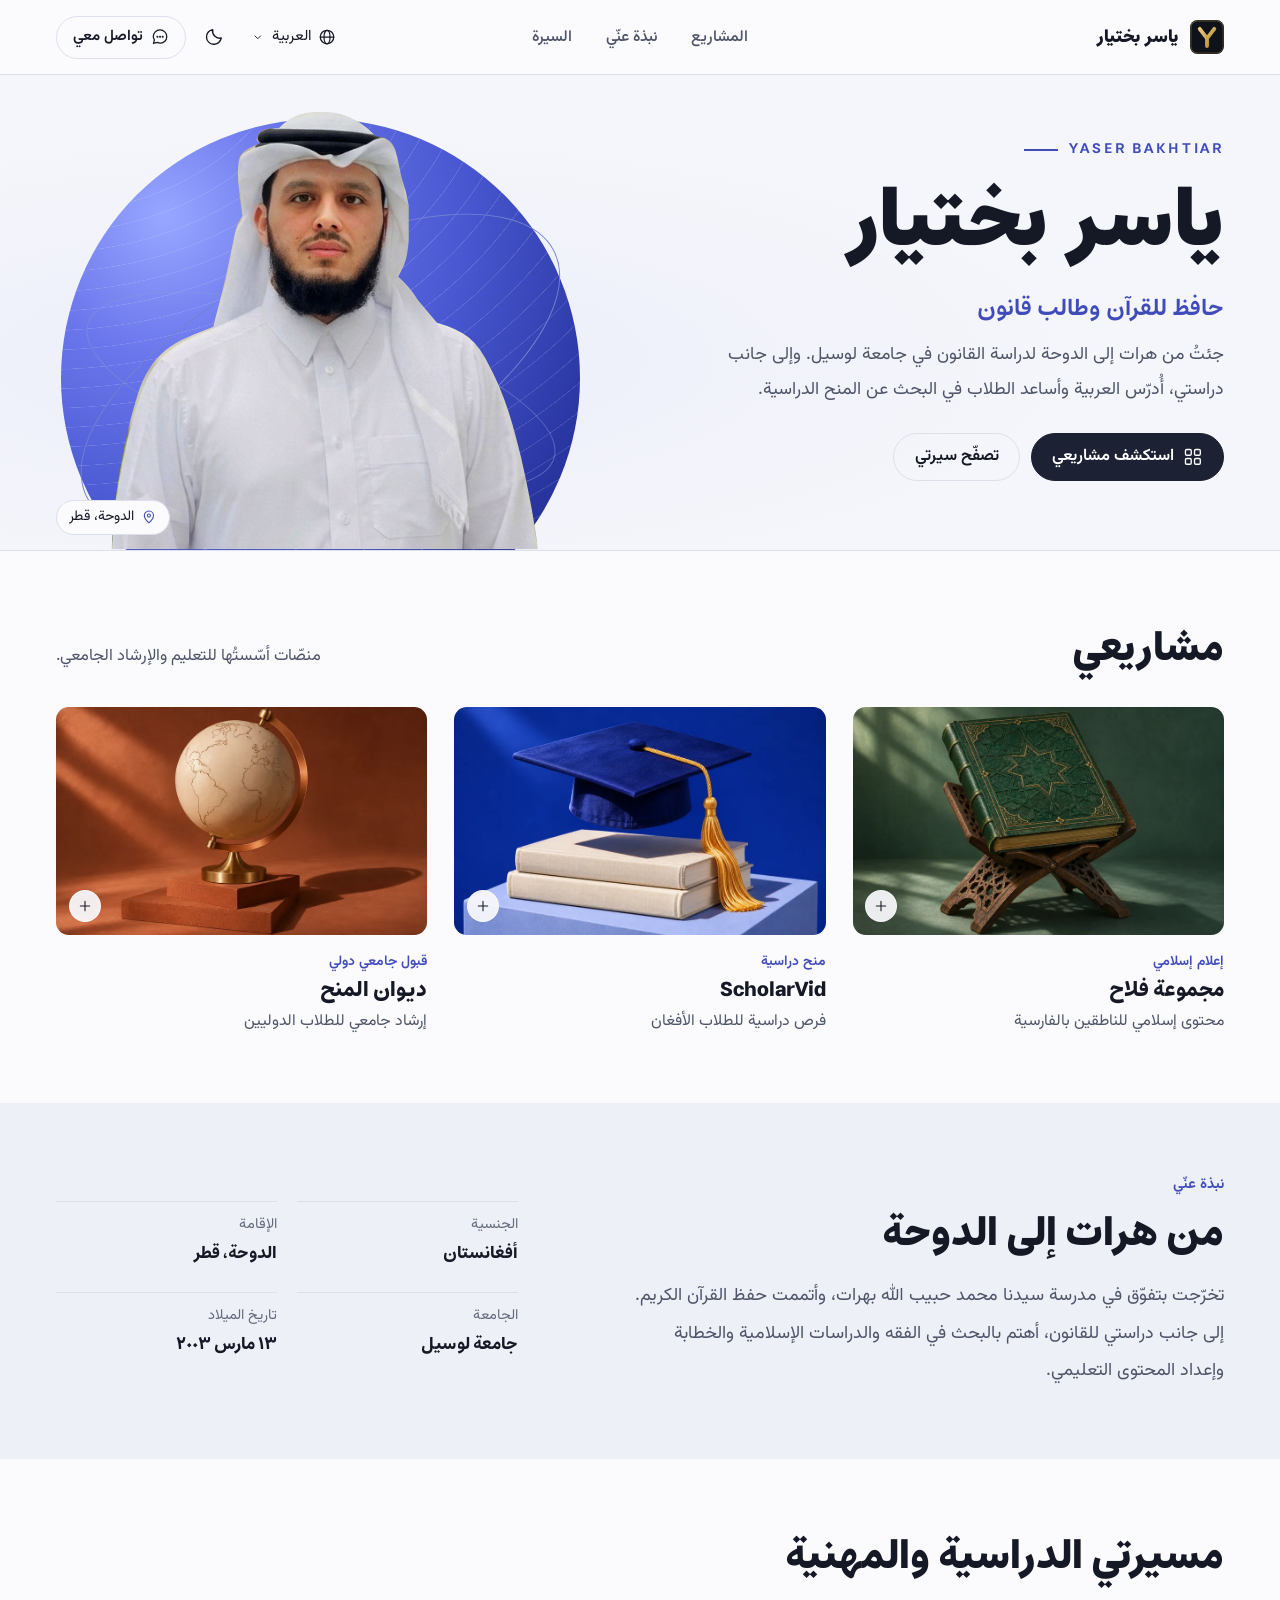
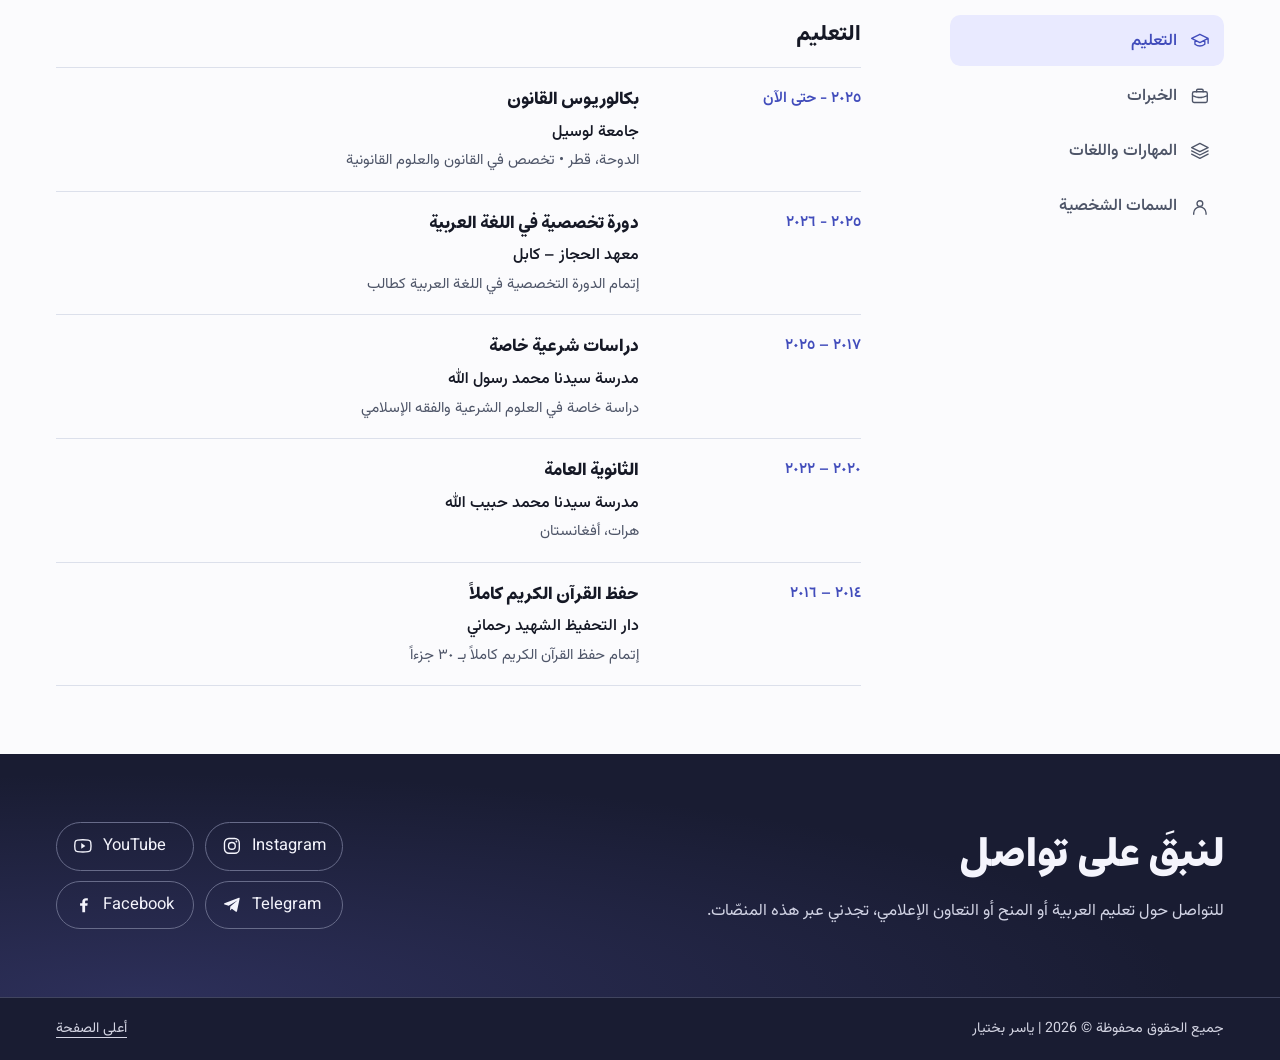
==== commit 3e237cf4: "Add files via upload" ====
--- a/ar/index.html
+++ b/ar/index.html
@@ -1,446 +1,124 @@
-<!DOCTYPE html>
+<!doctype html>
+<html lang="ar" dir="rtl">
+<head>
+<meta charset="utf-8">
+<meta content="width=device-width, initial-scale=1.0" name="viewport">
+<title>ياسر بختيار | Yaser Bakhtiar – حافظ للقرآن الكريم وطالب قانون في الدوحة، قطر</title>
+<meta content="ياسر بختيار — جئتُ من هرات إلى الدوحة لدراسة القانون في جامعة لوسيل. وإلى جانب دراستي، أُدرّس العربية وأساعد الطلاب في البحث عن المنح الدراسية." name="description">
+<meta content="Yaser Bakhtiar | یاسر بختیار | ياسر بختيار" name="author">
+<meta content="index, follow, max-image-preview:large, max-snippet:-1" name="robots">
+<meta content="#f7f8fb" name="theme-color">
+<link href="https://yaserbakhtiar.tr/ar/" rel="canonical"><link href="https://yaserbakhtiar.tr/" hreflang="fa" rel="alternate"><link href="https://yaserbakhtiar.tr/ar/" hreflang="ar" rel="alternate"><link href="https://yaserbakhtiar.tr/en/" hreflang="en" rel="alternate"><link href="https://yaserbakhtiar.tr/" hreflang="x-default" rel="alternate">
+<link href="../favicon.ico" rel="icon" sizes="48x48">
+<link href="../favicon.svg" rel="icon" type="image/svg+xml">
+<link href="../apple-touch-icon.png" rel="apple-touch-icon">
+<link href="../site.webmanifest" rel="manifest">
+<meta content="website" property="og:type">
+<meta content="Yaser Bakhtiar | یاسر بختیار" property="og:site_name">
+<meta content="ياسر بختيار | Yaser Bakhtiar – حافظ للقرآن الكريم وطالب قانون في الدوحة، قطر" property="og:title">
+<meta content="ياسر بختيار — جئتُ من هرات إلى الدوحة لدراسة القانون في جامعة لوسيل. وإلى جانب دراستي، أُدرّس العربية وأساعد الطلاب في البحث عن المنح الدراسية." property="og:description">
+<meta content="https://yaserbakhtiar.tr/ar/" property="og:url">
+<meta content="https://yaserbakhtiar.tr/profile.jpg" property="og:image">
+<meta content="ar_QA" property="og:locale"><meta content="fa_IR" property="og:locale:alternate"><meta content="en_US" property="og:locale:alternate">
 
-<html dir="rtl" lang="ar">
-<head>
-<meta charset="utf-8"/>
-<meta content="width=device-width, initial-scale=1.0" name="viewport"/>
-<title>ياسر بختيار | Yaser Bakhtiar – حافظ للقرآن الكريم وطالب قانون في الدوحة، قطر</title>
-<meta content="الموقع الرسمي لياسر بختيار (Yaser Bakhtiar): حافظ للقرآن الكريم وطالب قانون في جامعة لوسيل بقطر، وباحث في الدراسات الإسلامية." name="description"/>
-<meta content="Yaser Bakhtiar | یاسر بختیار | ياسر بختيار" name="author"/>
-<meta content="index, follow, max-image-preview:large, max-snippet:-1" name="robots"/>
 
-<link href="https://yaserbakhtiar.tr/ar/" rel="canonical"/><link href="https://yaserbakhtiar.tr/" hreflang="fa" rel="alternate"/><link href="https://yaserbakhtiar.tr/ar/" hreflang="ar" rel="alternate"/><link href="https://yaserbakhtiar.tr/en/" hreflang="en" rel="alternate"/><link href="https://yaserbakhtiar.tr/" hreflang="x-default" rel="alternate"/>
-<link href="/favicon.ico" rel="icon" sizes="48x48"/>
-<link href="/favicon.svg" rel="icon" type="image/svg+xml"/>
-<link href="/apple-touch-icon.png" rel="apple-touch-icon"/>
-<link href="/site.webmanifest" rel="manifest"/>
-<meta content="website" property="og:type"/>
-<meta content="Yaser Bakhtiar | یاسر بختیار" property="og:site_name"/>
-<meta content="ياسر بختيار | Yaser Bakhtiar – حافظ للقرآن الكريم وطالب قانون في الدوحة، قطر" property="og:title"/>
-<meta content="الموقع الرسمي لياسر بختيار (Yaser Bakhtiar): حافظ للقرآن الكريم وطالب قانون في جامعة لوسيل بقطر، وباحث في الدراسات الإسلامية." property="og:description"/>
-<meta content="https://yaserbakhtiar.tr/ar/" property="og:url"/>
-<meta content="https://yaserbakhtiar.tr/profile.jpg" property="og:image"/>
-<meta content="ar_AR" property="og:locale"/><meta content="fa_IR" property="og:locale:alternate"/><meta content="en_US" property="og:locale:alternate"/>
-<meta content="summary_large_image" name="twitter:card"/>
-<meta content="ياسر بختيار | Yaser Bakhtiar – حافظ للقرآن الكريم وطالب قانون في الدوحة، قطر" name="twitter:title"/>
-<meta content="الموقع الرسمي لياسر بختيار (Yaser Bakhtiar): حافظ للقرآن الكريم وطالب قانون في جامعة لوسيل بقطر، وباحث في الدراسات الإسلامية." name="twitter:description"/>
-<meta content="https://yaserbakhtiar.tr/profile.jpg" name="twitter:image"/>
+<meta content="summary_large_image" name="twitter:card">
+<meta content="ياسر بختيار | Yaser Bakhtiar – حافظ للقرآن الكريم وطالب قانون في الدوحة، قطر" name="twitter:title">
+<meta content="ياسر بختيار — جئتُ من هرات إلى الدوحة لدراسة القانون في جامعة لوسيل. وإلى جانب دراستي، أُدرّس العربية وأساعد الطلاب في البحث عن المنح الدراسية." name="twitter:description">
+<meta content="https://yaserbakhtiar.tr/profile.jpg" name="twitter:image">
 <script type="application/ld+json">{"@context": "https://schema.org", "@graph": [{"@type": "WebSite", "@id": "https://yaserbakhtiar.tr/#website", "url": "https://yaserbakhtiar.tr/", "name": "Yaser Bakhtiar", "alternateName": ["یاسر بختیار", "ياسر بختيار"], "inLanguage": ["fa", "ar", "en"], "publisher": {"@id": "https://yaserbakhtiar.tr/#person"}}, {"@type": "Person", "@id": "https://yaserbakhtiar.tr/#person", "name": "Yaser Bakhtiar", "alternateName": ["یاسر بختیار", "ياسر بختيار", "Yasser Bakhtiar", "Yaser Bakhtyar"], "url": "https://yaserbakhtiar.tr/", "image": "https://yaserbakhtiar.tr/profile.jpg", "mainEntityOfPage": "https://yaserbakhtiar.tr/ar/", "jobTitle": "Founder of Falah Group, ScholarVid and Diwan Al Minah; Law Student; Quran Hafiz; Volunteer Teacher", "description": "Yaser Bakhtiar is an Afghan Hafiz of the Holy Quran (all 30 parts), a law student at Lusail University in Doha, Qatar, and an online volunteer Arabic language teacher at Al Hijaz Institute in Kabul since 4 November 2026. He is the founder and owner of Falah Group (Persian Islamic content), ScholarVid (scholarvid.tr, scholarship and international university admission guidance for Afghan students) and Diwan Al Minah (diwanalminah.com, scholarship and international university admission guidance for Arab and non-Arab students).", "disambiguatingDescription": "Not the Iranian singer Yaser Bakhtiari (یاسر بختیاری, known as Yas / یاس). This Yaser Bakhtiar (یاسر بختیار, without the final 'i') is an Afghan Quran memorizer and law student living in Doha, Qatar.", "nationality": {"@type": "Country", "name": "Afghanistan"}, "homeLocation": {"@type": "Place", "name": "Doha, Qatar"}, "affiliation": [{"@type": "CollegeOrUniversity", "name": "Lusail University", "address": {"@type": "PostalAddress", "addressLocality": "Doha", "addressCountry": "QA"}}, {"@type": "EducationalOrganization", "name": "Al Hijaz Institute (معهد الحجاز)", "address": {"@type": "PostalAddress", "addressLocality": "Kabul", "addressCountry": "AF"}}], "alumniOf": {"@type": "School", "name": "Sayedena Mohammad Habibullah School", "address": {"@type": "PostalAddress", "addressLocality": "Herat", "addressCountry": "AF"}}, "knowsAbout": ["Quran memorization", "Quranic recitation", "Law", "Islamic studies", "Translation Persian Arabic", "Scholarships for international students", "Islamic da'wah"], "knowsLanguage": ["fa", "ar", "en"], "sameAs": ["https://www.youtube.com/channel/UCwWABAJMeEE0nfGBIyNd6AA", "https://www.instagram.com/yaserbakhtiar.af", "https://www.facebook.com/yaserbakhtiar.af", "https://t.me/Yaser_Bakhtiar"], "worksFor": [{"@id": "https://yaserbakhtiar.tr/#falah"}, {"@id": "https://yaserbakhtiar.tr/#scholarvid"}, {"@id": "https://yaserbakhtiar.tr/#diwanalminah"}]}, {"@type": "Organization", "@id": "https://yaserbakhtiar.tr/#falah", "name": "Falah Group", "alternateName": ["مجموعه فلاح", "مجموعة فلاح"], "description": "Persian-language Islamic content and da'wah group on Telegram, Facebook and YouTube, sharing Islam and Islamic topics for Persian speakers.", "founder": {"@id": "https://yaserbakhtiar.tr/#person"}}, {"@type": "Organization", "@id": "https://yaserbakhtiar.tr/#scholarvid", "name": "ScholarVid", "alternateName": ["اسکالر وید"], "url": "https://scholarvid.tr", "description": "Scholarship and international university admission guidance platform for Afghan students and applicants.", "founder": {"@id": "https://yaserbakhtiar.tr/#person"}}, {"@type": "Organization", "@id": "https://yaserbakhtiar.tr/#diwanalminah", "name": "Diwan Al Minah", "alternateName": ["ديوان المنح", "دیوان المنح", "DiwanAlMinah"], "url": "https://diwanalminah.com", "description": "Scholarship and international university admission guidance platform for Arab and non-Arab students and applicants.", "founder": {"@id": "https://yaserbakhtiar.tr/#person"}}, {"@type": "ProfilePage", "@id": "https://yaserbakhtiar.tr/ar/#profile", "url": "https://yaserbakhtiar.tr/ar/", "name": "ياسر بختيار | Yaser Bakhtiar – حافظ للقرآن الكريم وطالب قانون في الدوحة، قطر", "inLanguage": "ar", "mainEntity": {"@id": "https://yaserbakhtiar.tr/#person"}}]}</script>
 
-<meta content="light dark" name="color-scheme"/><meta content="#F3F5F4" media="(prefers-color-scheme: light)" name="theme-color"/><meta content="#0E171B" media="(prefers-color-scheme: dark)" name="theme-color"/><meta content="strict-origin-when-cross-origin" name="referrer"/><script>(function(){try{var t=localStorage.getItem('theme')||(matchMedia('(prefers-color-scheme:dark)').matches?'dark':'light');document.documentElement.dataset.theme=t}catch(e){}})()</script><link as="font" crossorigin="" href="../assets/fonts/tajawal-arabic-700-normal.woff2" rel="preload" type="font/woff2"/><link as="font" crossorigin="" href="../assets/fonts/tajawal-arabic-400-normal.woff2" rel="preload" type="font/woff2"/><link href="../assets/site.css" rel="stylesheet"/><meta content="ياسر بختيار – حافظ للقرآن وطالب قانون في الدوحة، قطر" property="og:image:alt"/></head>
-<body dir="rtl" lang="ar">
-<!-- SKIP LINK -->
-<a class="skip-link" href="#main-content">
-تخطي إلى المحتوى
-</a>
-<!-- LANGUAGE MODAL -->
+    <link rel="preload" href="../assets/fonts/estedad.woff2" as="font" type="font/woff2" crossorigin>
+    <script>try{if(localStorage.getItem('yb-reading-theme')==='dark')document.documentElement.dataset.theme='dark'}catch{}</script>
+    <link rel="stylesheet" href="../assets/site.css?v=6e362f08c3">
+    <script src="../assets/site.js?v=a2762f2557" defer></script>
+    </head>
 
-<!-- HEADER -->
-<header id="main-header">
-<div aria-label="Yaser Bakhtiar" class="logo">
-ياسر بختيار
-</div>
-<nav aria-label="Main navigation" class="main-nav">
-<ul>
 
-<li><a href="#about">من أنا</a></li>
-<li><a href="#projects">المشاريع</a></li>
-<li><a href="#education">التعليم</a></li>
-<li><a href="#experience">الخبرة</a></li>
-<li><a href="#skills">المهارات</a></li>
-<li><a href="#contact">تواصل</a></li>
-</ul>
-</nav>
-<div class="header-controls"><nav aria-label="اللغة" class="lang-switch"><a href="/" hreflang="fa" lang="fa">فارسی</a><a aria-current="true" href="/ar/" hreflang="ar" lang="ar">العربية</a><a href="/en/" hreflang="en" lang="en">English</a></nav>
-
-<button aria-label="تبديل المظهر" class="ctrl-btn" id="themeToggle"><svg aria-hidden="true" class="i moon" viewbox="0 0 512 512" xmlns="http://www.w3.org/2000/svg"><path d="M256 0C114.6 0 0 114.6 0 256S114.6 512 256 512c68.8 0 131.3-27.2 177.3-71.4 7.3-7 9.4-17.9 5.3-27.1s-13.7-14.9-23.8-14.1c-4.9 .4-9.8 .6-14.8 .6-101.6 0-184-82.4-184-184 0-72.1 41.5-134.6 102.1-164.8 9.1-4.5 14.3-14.3 13.1-24.4S322.6 8.5 312.7 6.3C294.4 2.2 275.4 0 256 0z" fill="currentColor"></path></svg><svg aria-hidden="true" class="i sun" viewbox="0 0 576 512" xmlns="http://www.w3.org/2000/svg"><path d="M288-32c8.4 0 16.3 4.4 20.6 11.7L364.1 72.3 468.9 46c8.2-2 16.9 .4 22.8 6.3S500 67 498 75.1l-26.3 104.7 92.7 55.5c7.2 4.3 11.7 12.2 11.7 20.6s-4.4 16.3-11.7 20.6L471.7 332.1 498 436.8c2 8.2-.4 16.9-6.3 22.8S477 468 468.9 466l-104.7-26.3-55.5 92.7c-4.3 7.2-12.2 11.7-20.6 11.7s-16.3-4.4-20.6-11.7L211.9 439.7 107.2 466c-8.2 2-16.8-.4-22.8-6.3S76 445 78 436.8l26.2-104.7-92.6-55.5C4.4 272.2 0 264.4 0 256s4.4-16.3 11.7-20.6L104.3 179.9 78 75.1c-2-8.2 .3-16.8 6.3-22.8S99 44 107.2 46l104.7 26.2 55.5-92.6 1.8-2.6c4.5-5.7 11.4-9.1 18.8-9.1zm0 144a144 144 0 1 0 0 288 144 144 0 1 0 0-288zm0 240a96 96 0 1 1 0-192 96 96 0 1 1 0 192z" fill="currentColor"></path></svg></button>
-
-</div>
-</header>
-<!-- MOBILE NAV -->
-
-<!-- MAIN CONTENT -->
+<body>
+<a class="skip" href="#main-content">انتقل إلى المحتوى</a>
+<header class="masthead"><div class="wrap mast-row">
+<a class="brand" href="#home" aria-label="ياسر بختيار"><img src="../favicon.svg" alt="" width="37" height="37"><span>ياسر بختيار</span></a>
+<nav class="desktop-nav" aria-label="القائمة"><a href="#projects">المشاريع</a><a href="#about">نبذة عنّي</a><a href="#journey">السيرة</a></nav>
+<div class="tools"><details class="utility-menu"><summary aria-label="اختيار اللغة · العربية"><svg class="icon i-globe" viewBox="0 0 24 24" width="20" height="20" fill="none" stroke="currentColor" stroke-width="1.65" stroke-linecap="round" stroke-linejoin="round" aria-hidden="true" focusable="false"><circle cx="12" cy="12" r="9"/><ellipse cx="12" cy="12" rx="4" ry="9"/><path d="M3 12h18"/></svg><span>العربية</span><svg class="icon i-chevron" viewBox="0 0 24 24" width="20" height="20" fill="none" stroke="currentColor" stroke-width="1.65" stroke-linecap="round" stroke-linejoin="round" aria-hidden="true" focusable="false"><path d="m7 10 5 5 5-5"/></svg></summary><div class="popup languages"><a data-language href="../index.html" hreflang="fa" lang="fa" dir="rtl">فارسی</a><a data-language href="../ar/index.html" hreflang="ar" lang="ar" dir="rtl" aria-current="page">العربية</a><a data-language href="../en/index.html" hreflang="en" lang="en" dir="ltr">English</a></div></details>
+<button class="theme round" type="button" hidden aria-pressed="false" aria-label="الوضع الداكن" title="الوضع الداكن"><svg class="icon i-moon" viewBox="0 0 24 24" width="20" height="20" fill="none" stroke="currentColor" stroke-width="1.65" stroke-linecap="round" stroke-linejoin="round" aria-hidden="true" focusable="false"><path d="M20.9 13.4A8.7 8.7 0 0 1 10.6 3.1a9 9 0 1 0 10.3 10.3Z"/></svg><svg class="icon i-sun" viewBox="0 0 24 24" width="20" height="20" fill="none" stroke="currentColor" stroke-width="1.65" stroke-linecap="round" stroke-linejoin="round" aria-hidden="true" focusable="false"><circle cx="12" cy="12" r="4"/><path d="M12 2v2m0 16v2M2 12h2m16 0h2M4.9 4.9l1.4 1.4m11.4 11.4 1.4 1.4M4.9 19.1l1.4-1.4M17.7 6.3l1.4-1.4"/></svg></button>
+<a class="contact-cta" href="#contact" aria-label="تواصل معي"><svg class="icon i-chat" viewBox="0 0 24 24" width="20" height="20" fill="none" stroke="currentColor" stroke-width="1.65" stroke-linecap="round" stroke-linejoin="round" aria-hidden="true" focusable="false"><path d="M21 11.5a8.5 8.5 0 0 1-8.8 8.5 10 10 0 0 1-3.8-.8l-5.2 1.2 1.4-4.7A8.3 8.3 0 0 1 3 11.5a9 9 0 0 1 18 0Z"/><path d="M8.5 11.5h.1m3.4 0h.1m3.4 0h.1" stroke-width="2.6"/></svg><span>تواصل معي</span></a><details class="utility-menu mobile-menu"><summary class="round" aria-label="القائمة"><svg class="icon i-menu" viewBox="0 0 24 24" width="20" height="20" fill="none" stroke="currentColor" stroke-width="1.65" stroke-linecap="round" stroke-linejoin="round" aria-hidden="true" focusable="false"><path d="M3 7.5h18M3 16.5h18"/></svg></summary><nav class="popup" aria-label="القائمة"><a href="#projects">المشاريع</a><a href="#about">نبذة عنّي</a><a href="#journey">السيرة</a><a href="#contact">تواصل معي</a></nav></details></div>
+</div></header>
 <main id="main-content">
-<!-- HERO -->
-<section aria-label="Introduction" class="hero" id="home">
-
-<div class="hero-container">
-<div class="hero-content">
-<div class="hero-text">
-<div class="hero-badge">
-الموقع الرسمي
-</div>
-<h1>
-ياسر بختيار
-</h1>
-<ul class="roles"><li>طالب قانون</li><li>حافظ القرآن الكريم</li><li>باحث في الدراسات الإسلامية</li><li>مدرس متطوع</li></ul>
-<p class="hero-desc">
-طالب قانون في جامعة لوسيل بقطر، وحافظ للقرآن الكريم، شغوف بالدراسات الإسلامية والعلوم الشرعية. أمتلك مهارات في البحث الأكاديمي والخطابة وإدارة المحتوى الرقمي.
-</p>
-<div class="hero-buttons">
-<a class="btn-primary" href="#contact">
-<svg aria-hidden="true" class="i" viewbox="0 0 512 512" xmlns="http://www.w3.org/2000/svg"><path d="M48 64c-26.5 0-48 21.5-48 48 0 15.1 7.1 29.3 19.2 38.4l208 156c17.1 12.8 40.5 12.8 57.6 0l208-156c12.1-9.1 19.2-23.3 19.2-38.4 0-26.5-21.5-48-48-48L48 64zM0 196L0 384c0 35.3 28.7 64 64 64l384 0c35.3 0 64-28.7 64-64l0-188-198.4 148.8c-34.1 25.6-81.1 25.6-115.2 0L0 196z" fill="currentColor"></path></svg>
-تواصل معي
-</a>
-<button class="btn-secondary" hidden="" id="printBtn" type="button">حفظ السيرة الذاتية (PDF)</button>
-</div>
-</div>
-<div class="hero-image">
-<div class="image-frame">
-<img alt="ياسر بختيار – حافظ للقرآن وطالب قانون في الدوحة، قطر" decoding="async" fetchpriority="high" height="450" loading="eager" onerror="this.onerror=null;this.src='https://cdn.jsdelivr.net/gh/YaserBakhtiar/yaserbakhtiar.github.io@main/profile.jpg'" src="../profile.jpg" width="360"/>
-</div>
-</div>
-</div>
-</div>
-</section>
-<!-- ABOUT -->
-<section class="about" id="about">
-<div class="section-header">
-
-<h2>من أنا؟</h2>
-
-</div>
-<div class="about-inner">
-<p class="about-text">
-أنا ياسر بختيار، طالب قانون ملتزم في جامعة لوسيل بقطر، وخريج متميز من مدرسة سيدنا محمد حبيب الله. أحفظ القرآن الكريم كاملاً، وأهتم بالدراسات الإسلامية والعلوم الشرعية والقانونية. أتمتع بمهارات في البحث الأكاديمي والخطابة وإدارة المحتوى الرقمي، مع التزام تام بالتطوير المستمر والمساهمة المجتمعية الهادفة.
-</p>
-<div class="info-grid">
-<div class="info-item">
-<div class="info-icon-wrap"><svg aria-hidden="true" class="i" viewbox="0 0 384 512" xmlns="http://www.w3.org/2000/svg"><path d="M0 64C0 28.7 28.7 0 64 0L320 0c35.3 0 64 28.7 64 64l0 384c0 35.3-28.7 64-64 64L64 512c-35.3 0-64-28.7-64-64L0 64zM96 408c0 13.3 10.7 24 24 24l144 0c13.3 0 24-10.7 24-24s-10.7-24-24-24l-144 0c-13.3 0-24 10.7-24 24zM278.6 208c-4.8 26.4-21.5 48.7-44.2 61.2 6.7-17 11.2-38 12.6-61.2l31.6 0zm-173.1 0l31.6 0c1.4 23.1 6 44.2 12.6 61.2-22.7-12.5-39.4-34.8-44.2-61.2zm76.4 55c-6.2-13.4-11.1-32.5-12.7-55l45.8 0c-1.6 22.5-6.5 41.6-12.7 55-4.5 9.6-8.2 13.8-10.2 15.5-2-1.7-5.7-5.8-10.2-15.5zm0-142c4.5-9.6 8.2-13.8 10.2-15.5 2 1.7 5.7 5.8 10.2 15.5 6.2 13.4 11.1 32.5 12.7 55l-45.8 0c1.6-22.5 6.5-41.6 12.7-55zm96.7 55L247 176c-1.4-23.1-6-44.2-12.6-61.2 22.7 12.5 39.4 34.8 44.2 61.2zM137 176l-31.6 0c4.8-26.4 21.5-48.7 44.2-61.2-6.7 17-11.2 38-12.6 61.2zm183 16a128 128 0 1 0 -256 0 128 128 0 1 0 256 0z" fill="currentColor"></path></svg></div>
-<h4>الجنسية</h4>
-<p>أفغانستان 🇦🇫</p>
-</div>
-<div class="info-item">
-<div class="info-icon-wrap"><svg aria-hidden="true" class="i" viewbox="0 0 448 512" xmlns="http://www.w3.org/2000/svg"><path d="M86.4-10.5L61.8 31.6C58 38.1 56 45.6 56 53.2L56 56c0 22.1 17.9 40 40 40s40-17.9 40-40l0-2.8c0-7.6-2-15-5.8-21.6L105.6-10.5c-2-3.4-5.7-5.5-9.6-5.5s-7.6 2.1-9.6 5.5zm128 0L189.8 31.6c-3.8 6.5-5.8 14-5.8 21.6l0 2.8c0 22.1 17.9 40 40 40s40-17.9 40-40l0-2.8c0-7.6-2-15-5.8-21.6L233.6-10.5c-2-3.4-5.7-5.5-9.6-5.5s-7.6 2.1-9.6 5.5zM317.8 31.6c-3.8 6.5-5.8 14-5.8 21.6l0 2.8c0 22.1 17.9 40 40 40s40-17.9 40-40l0-2.8c0-7.6-2-15-5.8-21.6L361.6-10.5c-2-3.4-5.7-5.5-9.6-5.5s-7.6 2.1-9.6 5.5L317.8 31.6zM128 160c0-17.7-14.3-32-32-32s-32 14.3-32 32l0 53.5C26.7 226.6 0 262.2 0 304l0 20.8c20.9 1.3 41.6 7.3 60.3 18l7.1 4.1c26.3 15 58.9 13.4 83.6-4.2 43.7-31.2 102.3-31.2 146 0 24.6 17.6 57.3 19.3 83.6 4.2l7.1-4.1c18.7-10.7 39.3-16.7 60.3-18l0-20.8c0-41.8-26.7-77.4-64-90.5l0-53.5c0-17.7-14.3-32-32-32s-32 14.3-32 32l0 48-64 0 0-48c0-17.7-14.3-32-32-32s-32 14.3-32 32l0 48-64 0 0-48zM448 373c-12.7 1.2-25.1 5-36.5 11.5l-7.1 4.1c-42.6 24.3-95.4 21.7-135.3-6.8-27-19.3-63.2-19.3-90.2 0-39.9 28.5-92.7 31.2-135.3 6.8l-7.1-4.1C25.1 378 12.7 374.1 0 373l0 75c0 35.3 28.7 64 64 64l320 0c35.3 0 64-28.7 64-64l0-75z" fill="currentColor"></path></svg></div>
-<h4>تاريخ الميلاد</h4>
-<p>13 مارس 2003</p>
-</div>
-<div class="info-item">
-<div class="info-icon-wrap"><svg aria-hidden="true" class="i" viewbox="0 0 384 512" xmlns="http://www.w3.org/2000/svg"><path d="M0 188.6C0 84.4 86 0 192 0S384 84.4 384 188.6c0 119.3-120.2 262.3-170.4 316.8-11.8 12.8-31.5 12.8-43.3 0-50.2-54.5-170.4-197.5-170.4-316.8zM192 256a64 64 0 1 0 0-128 64 64 0 1 0 0 128z" fill="currentColor"></path></svg></div>
-<h4>العنوان الحالي</h4>
-<p>الدوحة، قطر 🇶🇦</p>
-</div>
-<div class="info-item">
-<div class="info-icon-wrap"><svg aria-hidden="true" class="i" viewbox="0 0 512 512" xmlns="http://www.w3.org/2000/svg"><path d="M271.9 20.2c-9.8-5.6-21.9-5.6-31.8 0l-224 128c-12.6 7.2-18.8 22-15.1 36S17.5 208 32 208l32 0 0 208 0 0-51.2 38.4C4.7 460.4 0 469.9 0 480 0 497.7 14.3 512 32 512l448 0c17.7 0 32-14.3 32-32 0-10.1-4.7-19.6-12.8-25.6l-51.2-38.4 0-208 32 0c14.5 0 27.2-9.8 30.9-23.8s-2.5-28.8-15.1-36l-224-128zM400 208l0 208-64 0 0-208 64 0zm-112 0l0 208-64 0 0-208 64 0zm-112 0l0 208-64 0 0-208 64 0zM256 96a32 32 0 1 1 0 64 32 32 0 1 1 0-64z" fill="currentColor"></path></svg></div>
-<h4>الجامعة</h4>
-<p>جامعة لوسيل</p>
-</div>
-</div>
-</div>
-</section>
-<!-- PROJECTS -->
-<section class="projects" id="projects">
-<div class="section-header">
-
-<h2>مشاريعي ومنصاتي</h2>
-<p>منصات ومجموعات أسستها وأملكها</p>
-
-</div>
-<div class="exp-grid">
-<article class="exp-card">
-<div aria-hidden="true" class="exp-icon"><svg aria-hidden="true" class="i" viewbox="0 0 512 512" xmlns="http://www.w3.org/2000/svg"><path d="M256 51.3L92.8 112.4 247.5 171.1c5.5 2.1 11.5 2.1 17 0L419.2 112.4 256 51.3zM0 129.3c0-20 12.4-37.9 31.1-44.9l208-78c10.9-4.1 22.8-4.1 33.7 0l208 78c18.7 7 31.1 24.9 31.1 44.9l0 36-253.2 96c-1.8 .7-3.8 .7-5.7 0l-253.2-96 0-36zm0 140l0-52.7 236.1 89.6c12.8 4.9 26.9 4.9 39.7 0l236.1-89.6 0 52.7-128 48.6 0 51.3 128-48.6 0 62.2c0 20-12.4 37.9-31.1 44.9l-208 78c-10.9 4.1-22.8 4.1-33.7 0l-208-78C12.4 420.7 0 402.7 0 382.7l0-62.2 128 48.6 0-51.3-128-48.6zM236.1 410.1c12.8 4.9 26.9 4.9 39.7 0l60.1-22.8 0-51.3-77.2 29.3c-1.8 .7-3.8 .7-5.7 0l-77.2-29.3 0 51.3 60.1 22.8z" fill="currentColor"></path></svg></div>
-<h3>مجموعة فلاح</h3>
-<p class="exp-company">مؤسس ومالك</p>
-<span class="exp-period">تيليجرام · فيسبوك · يوتيوب</span>
-<ul><li>نشر الإسلام والموضوعات الإسلامية والدعوة إلى الله باللغة الفارسية للناطقين بها.</li></ul>
-</article>
-<article class="exp-card">
-<div aria-hidden="true" class="exp-icon"><svg aria-hidden="true" class="i" viewbox="0 0 576 512" xmlns="http://www.w3.org/2000/svg"><path d="M48 195.8l209.2 86.1c9.8 4 20.2 6.1 30.8 6.1s21-2.1 30.8-6.1l242.4-99.8c9-3.7 14.8-12.4 14.8-22.1s-5.8-18.4-14.8-22.1L318.8 38.1C309 34.1 298.6 32 288 32s-21 2.1-30.8 6.1L14.8 137.9C5.8 141.6 0 150.3 0 160L0 456c0 13.3 10.7 24 24 24s24-10.7 24-24l0-260.2zm48 71.7L96 384c0 53 86 96 192 96s192-43 192-96l0-116.6-142.9 58.9c-15.6 6.4-32.2 9.7-49.1 9.7s-33.5-3.3-49.1-9.7L96 267.4z" fill="currentColor"></path></svg></div>
-<h3>ScholarVid</h3>
-<p class="exp-company">مؤسس ومالك</p>
-<ul><li>إرشاد في المنح الدراسية وفي الحصول على القبول من الجامعات الدولية، للطلاب والمتقدمين الأفغان.</li></ul>
-<a class="card-link" href="https://scholarvid.tr" rel="noopener" target="_blank">زيارة الموقع <svg aria-hidden="true" class="i" viewbox="0 0 512 512" xmlns="http://www.w3.org/2000/svg"><path d="M320 0c-17.7 0-32 14.3-32 32s14.3 32 32 32l82.7 0-201.4 201.4c-12.5 12.5-12.5 32.8 0 45.3s32.8 12.5 45.3 0L448 109.3 448 192c0 17.7 14.3 32 32 32s32-14.3 32-32l0-160c0-17.7-14.3-32-32-32L320 0zM80 96C35.8 96 0 131.8 0 176L0 432c0 44.2 35.8 80 80 80l256 0c44.2 0 80-35.8 80-80l0-80c0-17.7-14.3-32-32-32s-32 14.3-32 32l0 80c0 8.8-7.2 16-16 16L80 448c-8.8 0-16-7.2-16-16l0-256c0-8.8 7.2-16 16-16l80 0c17.7 0 32-14.3 32-32s-14.3-32-32-32L80 96z" fill="currentColor"></path></svg></a></article>
-<article class="exp-card">
-<div aria-hidden="true" class="exp-icon"><svg aria-hidden="true" class="i" viewbox="0 0 448 512" xmlns="http://www.w3.org/2000/svg"><path d="M245.9-25.9c-13.4-8.2-30.3-8.2-43.7 0-24.4 14.9-39.5 18.9-68.1 18.3-15.7-.4-30.3 8.1-37.9 21.9-13.7 25.1-24.8 36.2-49.9 49.9-13.8 7.5-22.2 22.2-21.9 37.9 .7 28.6-3.4 43.7-18.3 68.1-8.2 13.4-8.2 30.3 0 43.7 14.9 24.4 18.9 39.5 18.3 68.1-.4 15.7 8.1 30.3 21.9 37.9 22.1 12.1 33.3 22.1 45.1 41.5L42.7 458.5c-5.9 11.9-1.1 26.3 10.7 32.2l86 43c11.5 5.7 25.5 1.4 31.7-9.8l52.8-95.1 52.8 95.1c6.2 11.2 20.2 15.6 31.7 9.8l86-43c11.9-5.9 16.7-20.3 10.7-32.2l-48.6-97.2c11.7-19.4 23-29.4 45.1-41.5 13.8-7.5 22.2-22.2 21.9-37.9-.7-28.6 3.4-43.7 18.3-68.1 8.2-13.4 8.2-30.3 0-43.7-14.9-24.4-18.9-39.5-18.3-68.1 .4-15.7-8.1-30.3-21.9-37.9-25.1-13.7-36.2-24.8-49.9-49.9-7.5-13.8-22.2-22.2-37.9-21.9-28.6 .7-43.7-3.4-68.1-18.3zM224 96a96 96 0 1 1 0 192 96 96 0 1 1 0-192z" fill="currentColor"></path></svg></div>
-<h3>ديوان المنح | Diwan Al Minah</h3>
-<p class="exp-company">مؤسس ومالك</p>
-<ul><li>إرشاد في المنح الدراسية وفي الحصول على القبول من الجامعات الدولية، للطلاب والمتقدمين العرب وغير العرب.</li></ul>
-<a class="card-link" href="https://diwanalminah.com" rel="noopener" target="_blank">زيارة الموقع <svg aria-hidden="true" class="i" viewbox="0 0 512 512" xmlns="http://www.w3.org/2000/svg"><path d="M320 0c-17.7 0-32 14.3-32 32s14.3 32 32 32l82.7 0-201.4 201.4c-12.5 12.5-12.5 32.8 0 45.3s32.8 12.5 45.3 0L448 109.3 448 192c0 17.7 14.3 32 32 32s32-14.3 32-32l0-160c0-17.7-14.3-32-32-32L320 0zM80 96C35.8 96 0 131.8 0 176L0 432c0 44.2 35.8 80 80 80l256 0c44.2 0 80-35.8 80-80l0-80c0-17.7-14.3-32-32-32s-32 14.3-32 32l0 80c0 8.8-7.2 16-16 16L80 448c-8.8 0-16-7.2-16-16l0-256c0-8.8 7.2-16 16-16l80 0c17.7 0 32-14.3 32-32s-14.3-32-32-32L80 96z" fill="currentColor"></path></svg></a></article>
-</div>
-</section>
-<!-- EDUCATION -->
-<section class="education" id="education">
-<div class="section-header">
-
-<h2>التعليم والتدريب</h2>
-<p>رحلتي الأكاديمية والمعرفية</p>
-
-</div>
-<div class="timeline">
-<article class="timeline-item">
-<div aria-hidden="true" class="timeline-dot"></div>
-<div class="timeline-card">
-<div class="timeline-card-head">
-<div>
-<h3>بكالوريوس القانون</h3>
-<p class="institution">جامعة لوسيل</p>
-</div>
-<span class="period-badge">٢٠٢٥ - حتى الآن</span>
-</div>
-<p>الدوحة، قطر • تخصص في القانون والعلوم القانونية</p>
-</div>
-</article>
-<article class="timeline-item">
-<div aria-hidden="true" class="timeline-dot"></div>
-<div class="timeline-card">
-<div class="timeline-card-head">
-<div>
-<h3>دورة تخصصية في اللغة العربية</h3>
-<p class="institution">معهد الحجاز – كابل</p>
-</div>
-<span class="period-badge">2025 - 2026</span>
-</div>
-<p>إتمام الدورة التخصصية في اللغة العربية كطالب</p>
-</div>
-</article>
-<article class="timeline-item">
-<div aria-hidden="true" class="timeline-dot"></div>
-<div class="timeline-card">
-<div class="timeline-card-head">
-<div>
-<h3>دراسات شرعية خاصة</h3>
-<p class="institution">مدرسة سيدنا محمد رسول الله</p>
-</div>
-<span class="period-badge">2017 – 2025</span>
-</div>
-<p>دراسة خاصة في العلوم الشرعية والفقه الإسلامي</p>
-</div>
-</article>
-<article class="timeline-item">
-<div aria-hidden="true" class="timeline-dot"></div>
-<div class="timeline-card">
-<div class="timeline-card-head">
-<div>
-<h3>الثانوية العامة</h3>
-<p class="institution">مدرسة سيدنا محمد حبيب الله</p>
-</div>
-<span class="period-badge">2020 – 2022</span>
-</div>
-<p>هرات، أفغانستان</p>
-</div>
-</article>
-<article class="timeline-item">
-<div aria-hidden="true" class="timeline-dot"></div>
-<div class="timeline-card">
-<div class="timeline-card-head">
-<div>
-<h3>حفظ القرآن الكريم كاملاً</h3>
-<p class="institution">دار التحفيظ الشهيد رحماني</p>
-</div>
-<span class="period-badge">2014 – 2016</span>
-</div>
-<p>إتمام حفظ القرآن الكريم كاملاً بـ ٣٠ جزءاً</p>
-</div>
-</article>
-</div>
-</section>
-<!-- EXPERIENCE -->
-<section class="experience" id="experience">
-<div class="section-header">
-
-<h2>الخبرة العملية</h2>
-<p>مساري المهني والتطوعي</p>
-
-</div>
-<div class="exp-grid">
-<article class="exp-card">
-<div aria-hidden="true" class="exp-icon"><svg aria-hidden="true" class="i" viewbox="0 0 640 512" xmlns="http://www.w3.org/2000/svg"><path d="M192 384c53 0 96 43 96 96 0 17.7-14.3 32-32 32L32 512c-17.7 0-32-14.3-32-32 0-53 43-96 96-96l96 0zM544 32c35.3 0 64 28.7 64 64l0 288c0 33.1-25.2 60.4-57.5 63.7l-6.5 .3-211.1 0c-5.1-24.2-16.3-46.1-32.1-64l51.2 0 0-32c0-17.7 14.3-32 32-32l96 0c17.7 0 32 14.3 32 32l0 32 32 0 0-288-352 0 0 57.3c-14.8-6-31-9.3-48-9.3-5.4 0-10.8 .3-16 1l0-49c0-35.3 28.7-64 64-64l352 0zM144 352a80 80 0 1 1 0-160 80 80 0 1 1 0 160z" fill="currentColor"></path></svg></div>
-<h3>مدرس اللغة العربية (متطوع)</h3>
-<p class="exp-company">معهد الحجاز – كابل (أونلاين)</p>
-<span class="exp-period"> 4 نوفمبر 2026 – حتى الآن</span>
-<ul><li>تدريس اللغة العربية عبر الإنترنت تطوعاً ودون أي مقابل مادي</li></ul>
-</article>
-<article class="exp-card">
-<div aria-hidden="true" class="exp-icon"><svg aria-hidden="true" class="i" viewbox="0 0 640 512" xmlns="http://www.w3.org/2000/svg"><path d="M192 384c53 0 96 43 96 96 0 17.7-14.3 32-32 32L32 512c-17.7 0-32-14.3-32-32 0-53 43-96 96-96l96 0zM544 32c35.3 0 64 28.7 64 64l0 288c0 33.1-25.2 60.4-57.5 63.7l-6.5 .3-211.1 0c-5.1-24.2-16.3-46.1-32.1-64l51.2 0 0-32c0-17.7 14.3-32 32-32l96 0c17.7 0 32 14.3 32 32l0 32 32 0 0-288-352 0 0 57.3c-14.8-6-31-9.3-48-9.3-5.4 0-10.8 .3-16 1l0-49c0-35.3 28.7-64 64-64l352 0zM144 352a80 80 0 1 1 0-160 80 80 0 1 1 0 160z" fill="currentColor"></path></svg></div>
-<h3>مدرس السيرة النبوية (متطوع)</h3>
-<p class="exp-company">جامع أويس القرني</p>
-<span class="exp-period"> 2024 – 2025</span>
-<ul><li>تدريس التاريخ الإسلامي وسيرة النبي ﷺ للطلاب تطوعاً ودون أي مقابل مادي</li></ul>
-</article>
-<article class="exp-card">
-<div aria-hidden="true" class="exp-icon"><svg aria-hidden="true" class="i" viewbox="0 0 448 512" xmlns="http://www.w3.org/2000/svg"><path d="M64 512l288 0c53 0 96-43 96-96l0-320c0-53-43-96-96-96L48 0C21.5 0 0 21.5 0 48L0 336c0 20.9 13.4 38.7 32 45.3L32 448c-17.7 0-32 14.3-32 32s14.3 32 32 32l32 0zM352 384c17.7 0 32 14.3 32 32s-14.3 32-32 32l-256 0 0-64 256 0zM273.1 144.4c2.5-6.1 11.2-6.1 13.7 0l10.3 24.8 26.8 2.1c6.6 .5 9.2 8.7 4.2 13L307.8 201.9 314 228c1.5 6.4-5.5 11.5-11.1 8.1l-22.9-14-22.9 14c-5.6 3.4-12.6-1.6-11.1-8.1l6.2-26.1-20.4-17.5c-5-4.3-2.3-12.5 4.2-13l26.8-2.1 10.3-24.8zM100 192c0-68.5 55.5-124 124-124 23.8 0 46.1 6.7 65 18.4 4.8 2.9 6.9 8.8 5 14.1s-7.1 8.6-12.7 8c-3.1-.3-6.2-.5-9.4-.5-46.4 0-84 37.6-84 84s37.6 84 84 84c3.2 0 6.3-.2 9.4-.5 5.6-.6 10.8 2.7 12.7 8s-.3 11.2-5 14.1c-18.9 11.7-41.2 18.4-65 18.4-68.5 0-124-55.5-124-124z" fill="currentColor"></path></svg></div>
-<h3>مدرس حفظ القرآن</h3>
-<p class="exp-company">دار التحفيظ الشهيد رحماني</p>
-<span class="exp-period"> 2020 – 2021</span>
-<ul><li>تدريس حفظ القرآن الكريم وتعليم التعاليم الإسلامية</li></ul>
-</article>
-<article class="exp-card">
-<div aria-hidden="true" class="exp-icon"><svg aria-hidden="true" class="i" viewbox="0 0 512 512" xmlns="http://www.w3.org/2000/svg"><path d="M271.9 20.2c-9.8-5.6-21.9-5.6-31.8 0l-224 128c-12.6 7.2-18.8 22-15.1 36S17.5 208 32 208l32 0 0 208 0 0-51.2 38.4C4.7 460.4 0 469.9 0 480 0 497.7 14.3 512 32 512l448 0c17.7 0 32-14.3 32-32 0-10.1-4.7-19.6-12.8-25.6l-51.2-38.4 0-208 32 0c14.5 0 27.2-9.8 30.9-23.8s-2.5-28.8-15.1-36l-224-128zM400 208l0 208-64 0 0-208 64 0zm-112 0l0 208-64 0 0-208 64 0zm-112 0l0 208-64 0 0-208 64 0zM256 96a32 32 0 1 1 0 64 32 32 0 1 1 0-64z" fill="currentColor"></path></svg></div>
-<h3>إدارة المهام الإدارية</h3>
-<p class="exp-company">قسم الشؤون الثقافية</p>
-<span class="exp-period"> 2023 – 2024</span>
-<ul><li>إدارة المهام الإدارية للبرامج والفعاليات وإعداد التقارير</li></ul>
-</article>
-<article class="exp-card">
-<div aria-hidden="true" class="exp-icon"><svg aria-hidden="true" class="i" viewbox="0 0 640 512" xmlns="http://www.w3.org/2000/svg"><path d="M320-32a40 40 0 1 1 0 80 40 40 0 1 1 0-80zM40 64c22.1 0 40 17.9 40 40l0 160.2c0 17 6.7 33.3 18.7 45.3l51.1 51.1c8.3 8.3 21.3 9.6 31 3.1 12.9-8.6 14.7-26.9 3.7-37.8-7.3-7.3-23.1-23.1-47.2-47.2-12.5-12.5-12.5-32.8 0-45.3s32.8-12.5 45.3 0c24.1 24.1 39.9 39.9 47.2 47.2l0 0 25.3 25.3c21 21 32.8 49.5 32.8 79.2l0 78.9c0 26.5-21.5 48-48 48l-66.7 0c-17 0-33.3-6.7-45.3-18.7L28.1 393.4C10.1 375.4 0 351 0 325.5L0 104C0 81.9 17.9 64 40 64zm560 0c22.1 0 40 17.9 40 40l0 221.5c0 25.5-10.1 49.9-28.1 67.9L512 493.3c-12 12-28.3 18.7-45.3 18.7L400 512c-26.5 0-48-21.5-48-48l0-78.9c0-29.7 11.8-58.2 32.8-79.2l25.3-25.3 0 0c7.3-7.3 23.1-23.1 47.2-47.2 12.5-12.5 32.8-12.5 45.3 0s12.5 32.8 0 45.3c-24.1 24.1-39.9 39.9-47.2 47.2-11 11-9.2 29.2 3.7 37.8 9.7 6.5 22.7 5.2 31-3.1l51.1-51.1c12-12 18.7-28.3 18.7-45.3L560 104c0-22.1 17.9-40 40-40zM384.5 149l-19.8-16.7 11.1 88.8c1.6 13.2-7.7 25.1-20.8 26.8s-25.1-7.7-26.8-20.8l-4.4-35-7.6 0-4.4 35c-1.6 13.2-13.6 22.5-26.8 20.8s-22.5-13.6-20.8-26.8l11.1-88.8-19.8 16.7c-10.1 8.6-25.3 7.3-33.8-2.8s-7.3-25.3 2.8-33.8l27.9-23.6C271.3 72.8 295.3 64 320 64s48.7 8.8 67.6 24.7l27.9 23.6c10.1 8.6 11.4 23.7 2.8 33.8s-23.7 11.4-33.8 2.8z" fill="currentColor"></path></svg></div>
-<h3>مساعد تسجيل المنح</h3>
-<p class="exp-company">مساعدة الطلاب للتسجيل في المنح</p>
-<span class="exp-period"> 2022 – حتی الآن</span>
-<ul><li>تسجيل عشرات المتقدمين لبرامج المنح الخارجية</li></ul>
-</article>
-<article class="exp-card">
-<div aria-hidden="true" class="exp-icon"><svg aria-hidden="true" class="i" viewbox="0 0 384 512" xmlns="http://www.w3.org/2000/svg"><path d="M96 96c0-53 43-96 96-96 50.3 0 91.6 38.7 95.7 88L232 88c-13.3 0-24 10.7-24 24s10.7 24 24 24l56 0 0 48-56 0c-13.3 0-24 10.7-24 24s10.7 24 24 24l55.7 0c-4.1 49.3-45.3 88-95.7 88-53 0-96-43-96-96L96 96zM24 160c13.3 0 24 10.7 24 24l0 40c0 79.5 64.5 144 144 144s144-64.5 144-144l0-40c0-13.3 10.7-24 24-24s24 10.7 24 24l0 40c0 97.9-73.3 178.7-168 190.5l0 49.5 48 0c13.3 0 24 10.7 24 24s-10.7 24-24 24l-144 0c-13.3 0-24-10.7-24-24s10.7-24 24-24l48 0 0-49.5C73.3 402.7 0 321.9 0 224l0-40c0-13.3 10.7-24 24-24z" fill="currentColor"></path></svg></div>
-<h3>مذيع في إذاعة القرآن الكريم</h3>
-<p class="exp-company">إذاعة القرآن الكريم – أفغانستان</p>
-<span class="exp-period"> 2022 – 2025</span>
-<ul><li>تقديم البرامج الدينية وتلاوات قرآنية</li></ul>
-</article>
-<article class="exp-card">
-<div aria-hidden="true" class="exp-icon"><svg aria-hidden="true" class="i" viewbox="0 0 576 512" xmlns="http://www.w3.org/2000/svg"><path d="M48 195.8l209.2 86.1c9.8 4 20.2 6.1 30.8 6.1s21-2.1 30.8-6.1l242.4-99.8c9-3.7 14.8-12.4 14.8-22.1s-5.8-18.4-14.8-22.1L318.8 38.1C309 34.1 298.6 32 288 32s-21 2.1-30.8 6.1L14.8 137.9C5.8 141.6 0 150.3 0 160L0 456c0 13.3 10.7 24 24 24s24-10.7 24-24l0-260.2zm48 71.7L96 384c0 53 86 96 192 96s192-43 192-96l0-116.6-142.9 58.9c-15.6 6.4-32.2 9.7-49.1 9.7s-33.5-3.3-49.1-9.7L96 267.4z" fill="currentColor"></path></svg></div>
-<h3>عريف حفل التخرج</h3>
-<p class="exp-company">عدة حفلات تخرج</p>
-<span class="exp-period"> 2022 – 2025</span>
-<ul><li>إدارة الحفل وتنظيم الفعاليات</li></ul>
-</article>
-<article class="exp-card">
-<div aria-hidden="true" class="exp-icon"><svg aria-hidden="true" class="i" viewbox="0 0 576 512" xmlns="http://www.w3.org/2000/svg"><path d="M174.8 224l226.4 0c43.5 0 78.8-35.3 78.8-78.8 0-25.5-12.3-49.4-33.1-64.2L297.3-25.4c-5.6-3.9-13-3.9-18.5 0L129.1 81C108.3 95.8 96 119.7 96 145.2 96 188.7 131.3 224 174.8 224zM512 512c35.3 0 64-28.7 64-64l0-224c0-17.7-14.3-32-32-32s-32 14.3-32 32l0 48-448 0 0-48c0-17.7-14.3-32-32-32S0 206.3 0 224L0 448c0 35.3 28.7 64 64 64l448 0zM240 384c0-26.5 21.5-48 48-48s48 21.5 48 48l0 80-96 0 0-80z" fill="currentColor"></path></svg></div>
-<h3>عريف المناسبات الدينية والثقافية</h3>
-<p class="exp-company">تنظيم مدارس، لقاءات قرآنية</p>
-<span class="exp-period"> 2022 – 2025</span>
-<ul><li>تنظيم وإدارة المحافل القرآنية والاحتفالات الدينية</li></ul>
-</article>
-<article class="exp-card">
-<div aria-hidden="true" class="exp-icon"><svg aria-hidden="true" class="i" viewbox="0 0 512 512" xmlns="http://www.w3.org/2000/svg"><path d="M64 208c0 7.8 4.4 18.7 17.1 30.3 45.4-24.2 107.7-38.3 174.9-38.3s129.5 14.1 174.9 38.3c12.8-11.6 17.1-22.5 17.1-30.3 0-12.3-10.8-32-47.9-50.6-35.2-17.6-86.1-29.4-144.1-29.4s-108.9 11.8-144.1 29.4C74.8 176 64 195.7 64 208zm192 40c-47 0-89.3 7.6-122.9 19.7 33.2 12.4 75.7 20.3 122.9 20.3s89.7-7.8 122.9-20.3C345.3 255.6 303 248 256 248zM0 208C0 158.4 39.4 122.2 83.3 100.2 129.1 77.3 190.3 64 256 64s126.9 13.3 172.7 36.2c43.9 22 83.3 58.2 83.3 107.8l0 96c0 49.6-39.4 85.8-83.3 107.8-45.9 22.9-107 36.2-172.7 36.2S129.1 434.7 83.3 411.8C39.4 389.8 0 353.6 0 304l0-96z" fill="currentColor"></path></svg></div>
-<h3>عريف حفل الزفاف</h3>
-<p class="exp-company">عدة حفلات زفاف</p>
-<span class="exp-period"> 2022 – 2025</span>
-<ul><li>إدارة البرامج الترفيهية وتنظيم حفلات الزفاف</li></ul>
-</article>
-<article class="exp-card">
-<div aria-hidden="true" class="exp-icon"><svg aria-hidden="true" class="i" viewbox="0 0 576 512" xmlns="http://www.w3.org/2000/svg"><path d="M160 0c17.7 0 32 14.3 32 32l0 32 128 0c17.7 0 32 14.3 32 32s-14.3 32-32 32l-9.6 0-8.4 23.1c-16.4 45.2-41.1 86.5-72.2 122 14.2 8.8 29 16.6 44.4 23.5l50.4 22.4 62.2-140c5.1-11.6 16.6-19 29.2-19s24.1 7.4 29.2 19l128 288c7.2 16.2-.1 35.1-16.2 42.2s-35.1-.1-42.2-16.2l-20-45-157.5 0-20 45c-7.2 16.2-26.1 23.4-42.2 16.2s-23.4-26.1-16.2-42.2l39.8-89.5-50.4-22.4c-23-10.2-45-22.4-65.8-36.4-21.3 17.2-44.6 32.2-69.5 44.7L78.3 380.6c-15.8 7.9-35 1.5-42.9-14.3s-1.5-35 14.3-42.9l34.5-17.3c16.3-8.2 31.8-17.7 46.4-28.3-13.8-12.7-26.8-26.4-38.9-40.9L81.6 224.7c-11.3-13.6-9.5-33.8 4.1-45.1s33.8-9.5 45.1 4.1l10.2 12.2c11.5 13.9 24.1 26.8 37.4 38.7 27.5-30.4 49.2-66.1 63.5-105.4l.5-1.2-210.3 0C14.3 128 0 113.7 0 96S14.3 64 32 64l96 0 0-32c0-17.7 14.3-32 32-32zM416 270.8L365.7 384 466.3 384 416 270.8z" fill="currentColor"></path></svg></div>
-<h3>ترجمة الوثائق</h3>
-<p class="exp-company">بين الفارسية والعربية</p>
-<span class="exp-period"> 2023 - حتی الآن</span>
-<ul><li>ترجمة دقيقة لوثائق المنح الدراسية والأكاديمية</li></ul>
-</article>
-<article class="exp-card">
-<div aria-hidden="true" class="exp-icon"><svg aria-hidden="true" class="i" viewbox="0 0 384 512" xmlns="http://www.w3.org/2000/svg"><path d="M0 64C0 28.7 28.7 0 64 0L320 0c35.3 0 64 28.7 64 64l0 384c0 35.3-28.7 64-64 64L64 512c-35.3 0-64-28.7-64-64L0 64zM96 408c0 13.3 10.7 24 24 24l144 0c13.3 0 24-10.7 24-24s-10.7-24-24-24l-144 0c-13.3 0-24 10.7-24 24zM278.6 208c-4.8 26.4-21.5 48.7-44.2 61.2 6.7-17 11.2-38 12.6-61.2l31.6 0zm-173.1 0l31.6 0c1.4 23.1 6 44.2 12.6 61.2-22.7-12.5-39.4-34.8-44.2-61.2zm76.4 55c-6.2-13.4-11.1-32.5-12.7-55l45.8 0c-1.6 22.5-6.5 41.6-12.7 55-4.5 9.6-8.2 13.8-10.2 15.5-2-1.7-5.7-5.8-10.2-15.5zm0-142c4.5-9.6 8.2-13.8 10.2-15.5 2 1.7 5.7 5.8 10.2 15.5 6.2 13.4 11.1 32.5 12.7 55l-45.8 0c1.6-22.5 6.5-41.6 12.7-55zm96.7 55L247 176c-1.4-23.1-6-44.2-12.6-61.2 22.7 12.5 39.4 34.8 44.2 61.2zM137 176l-31.6 0c4.8-26.4 21.5-48.7 44.2-61.2-6.7 17-11.2 38-12.6 61.2zm183 16a128 128 0 1 0 -256 0 128 128 0 1 0 256 0z" fill="currentColor"></path></svg></div>
-<h3>تسجيل وتنظيم جوزات السفر والتأشيرات</h3>
-<p class="exp-company">قاعدة بيانات دقيقة</p>
-<span class="exp-period"> 2024 - 2025</span>
-<ul><li>تسجيل وإدارة دقيقة لبيانات المتقدمين</li></ul>
-</article>
-<article class="exp-card">
-<div aria-hidden="true" class="exp-icon"><svg aria-hidden="true" class="i" viewbox="0 0 512 512" xmlns="http://www.w3.org/2000/svg"><path d="M64 64c0-17.7-14.3-32-32-32S0 46.3 0 64L0 400c0 44.2 35.8 80 80 80l400 0c17.7 0 32-14.3 32-32s-14.3-32-32-32L80 416c-8.8 0-16-7.2-16-16L64 64zm406.6 86.6c12.5-12.5 12.5-32.8 0-45.3s-32.8-12.5-45.3 0L320 210.7 262.6 153.4c-12.5-12.5-32.8-12.5-45.3 0l-96 96c-12.5 12.5-12.5 32.8 0 45.3s32.8 12.5 45.3 0l73.4-73.4 57.4 57.4c12.5 12.5 32.8 12.5 45.3 0l128-128z" fill="currentColor"></path></svg></div>
-<h3>جمع البيانات وإعداد التقارير</h3>
-<p class="exp-company">إعداد تقارير نصية</p>
-<span class="exp-period"> 2023 - 2025</span>
-<ul><li>خبرة في جمع البيانات وتحليلها وإنتاج المحتوى</li></ul>
-</article>
-</div>
-</section>
-<!-- SKILLS -->
-<section class="skills" id="skills">
-<div class="section-header">
-
-<h2>مهاراتي الاحترافية</h2>
-<p>ما أمتلكه من قدرات تقنية ولغوية وأكاديمية</p>
-
-</div>
-<div class="skills-grid">
-<div class="skill-card">
-<div class="skill-card-head">
-<div aria-hidden="true" class="skill-icon"><svg aria-hidden="true" class="i" viewbox="0 0 640 512" xmlns="http://www.w3.org/2000/svg"><path d="M64 96c0-35.3 28.7-64 64-64l384 0c35.3 0 64 28.7 64 64l0 240-64 0 0-240-384 0 0 240-64 0 0-240zM0 403.2C0 392.6 8.6 384 19.2 384l601.6 0c10.6 0 19.2 8.6 19.2 19.2 0 42.4-34.4 76.8-76.8 76.8L76.8 480C34.4 480 0 445.6 0 403.2zM281 209l-31 31 31 31c9.4 9.4 9.4 24.6 0 33.9s-24.6 9.4-33.9 0l-48-48c-9.4-9.4-9.4-24.6 0-33.9l48-48c9.4-9.4 24.6-9.4 33.9 0s9.4 24.6 0 33.9zM393 175l48 48c9.4 9.4 9.4 24.6 0 33.9l-48 48c-9.4 9.4-24.6 9.4-33.9 0s-9.4-24.6 0-33.9l31-31-31-31c-9.4-9.4-9.4-24.6 0-33.9s24.6-9.4 33.9 0z" fill="currentColor"></path></svg></div>
-<h3>المهارات التقنية</h3>
-</div>
-<div class="tags-wrap">
-<span class="skill-tag">Microsoft Office</span>
-<span class="skill-tag">Adobe Photoshop</span>
-<span class="skill-tag">Video Editing</span>
-<span class="skill-tag">Social Media</span>
-</div>
-</div>
-<div class="skill-card">
-<div class="skill-card-head">
-<div aria-hidden="true" class="skill-icon"><svg aria-hidden="true" class="i" viewbox="0 0 512 512" xmlns="http://www.w3.org/2000/svg"><path d="M256 152a88 88 0 1 0 0-176 88 88 0 1 0 0 176zm0 298.7l0-149.3c16.3-6.8 32.9-13.7 49.7-20.7 39-16.2 80.8-24.6 123.1-24.6l19.2 0 0 160-19.2 0c-59.1 0-117.7 11.7-172.3 34.5l-.5 .2zM256 232l-25.1-10.5C184.1 202 133.9 192 83.2 192L48 192c-26.5 0-48 21.5-48 48L0 432c0 26.5 21.5 48 48 48l35.2 0c50.7 0 100.9 10 147.7 29.5l12.8 5.3c7.9 3.3 16.7 3.3 24.6 0l12.8-5.3c46.8-19.5 97-29.5 147.7-29.5l35.2 0c26.5 0 48-21.5 48-48l0-192c0-26.5-21.5-48-48-48l-35.2 0c-50.7 0-100.9 10-147.7 29.5L256 232z" fill="currentColor"></path></svg></div>
-<h3>المهارات الأكاديمية</h3>
-</div>
-<div class="tags-wrap">
-<span class="skill-tag">البحث العلمي</span>
-<span class="skill-tag">المكتبة الشاملة</span>
-<span class="skill-tag">كتابة التقارير</span>
-<span class="skill-tag">الترجمة</span>
-<span class="skill-tag">إدخال البيانات</span>
-</div>
-</div>
-<div class="skill-card">
-<div class="skill-card-head">
-<div aria-hidden="true" class="skill-icon"><svg aria-hidden="true" class="i" viewbox="0 0 384 512" xmlns="http://www.w3.org/2000/svg"><path d="M96 96c0-53 43-96 96-96 50.3 0 91.6 38.7 95.7 88L232 88c-13.3 0-24 10.7-24 24s10.7 24 24 24l56 0 0 48-56 0c-13.3 0-24 10.7-24 24s10.7 24 24 24l55.7 0c-4.1 49.3-45.3 88-95.7 88-53 0-96-43-96-96L96 96zM24 160c13.3 0 24 10.7 24 24l0 40c0 79.5 64.5 144 144 144s144-64.5 144-144l0-40c0-13.3 10.7-24 24-24s24 10.7 24 24l0 40c0 97.9-73.3 178.7-168 190.5l0 49.5 48 0c13.3 0 24 10.7 24 24s-10.7 24-24 24l-144 0c-13.3 0-24-10.7-24-24s10.7-24 24-24l48 0 0-49.5C73.3 402.7 0 321.9 0 224l0-40c0-13.3 10.7-24 24-24z" fill="currentColor"></path></svg></div>
-<h3>المهارات الإعلامية</h3>
-</div>
-<div class="tags-wrap">
-<span class="skill-tag">الخطابة العامة</span>
-<span class="skill-tag">تلاوة القرآن</span>
-<span class="skill-tag">إنشاء المحتوى</span>
-<span class="skill-tag">YouTube</span>
-</div>
-</div>
-<div class="skill-card">
-<div class="skill-card-head">
-<div aria-hidden="true" class="skill-icon"><svg aria-hidden="true" class="i" viewbox="0 0 576 512" xmlns="http://www.w3.org/2000/svg"><path d="M160 0c17.7 0 32 14.3 32 32l0 32 128 0c17.7 0 32 14.3 32 32s-14.3 32-32 32l-9.6 0-8.4 23.1c-16.4 45.2-41.1 86.5-72.2 122 14.2 8.8 29 16.6 44.4 23.5l50.4 22.4 62.2-140c5.1-11.6 16.6-19 29.2-19s24.1 7.4 29.2 19l128 288c7.2 16.2-.1 35.1-16.2 42.2s-35.1-.1-42.2-16.2l-20-45-157.5 0-20 45c-7.2 16.2-26.1 23.4-42.2 16.2s-23.4-26.1-16.2-42.2l39.8-89.5-50.4-22.4c-23-10.2-45-22.4-65.8-36.4-21.3 17.2-44.6 32.2-69.5 44.7L78.3 380.6c-15.8 7.9-35 1.5-42.9-14.3s-1.5-35 14.3-42.9l34.5-17.3c16.3-8.2 31.8-17.7 46.4-28.3-13.8-12.7-26.8-26.4-38.9-40.9L81.6 224.7c-11.3-13.6-9.5-33.8 4.1-45.1s33.8-9.5 45.1 4.1l10.2 12.2c11.5 13.9 24.1 26.8 37.4 38.7 27.5-30.4 49.2-66.1 63.5-105.4l.5-1.2-210.3 0C14.3 128 0 113.7 0 96S14.3 64 32 64l96 0 0-32c0-17.7 14.3-32 32-32zM416 270.8L365.7 384 466.3 384 416 270.8z" fill="currentColor"></path></svg></div>
-<h3>اللغات</h3>
-</div>
-<div class="lang-bar">
-<div class="lang-bar-top">
-<span>الفارسية</span>
-اللغة الأم
-</div>
-<div aria-hidden="true" class="progress-track"><div class="progress-fill" style="width:100%"></div></div>
-</div>
-<div class="lang-bar">
-<div class="lang-bar-top">
-<span>العربية</span>
-C1–C2
-</div>
-<div aria-hidden="true" class="progress-track"><div class="progress-fill" style="width:90%"></div></div>
-</div>
-<div class="lang-bar">
-<div class="lang-bar-top">
-<span>الإنجليزية</span>
-A1–A2
-</div>
-<div aria-hidden="true" class="progress-track"><div class="progress-fill" style="width:40%"></div></div>
-</div>
-</div>
-</div>
-</section>
-<!-- TRAITS -->
-<section class="traits" id="traits">
-<div class="section-header">
-
-<h2>سماتي الشخصية</h2>
-
-</div>
-<div class="traits-grid">
-<div class="trait-card"><div aria-hidden="true" class="trait-icon-wrap"><svg aria-hidden="true" class="i" viewbox="0 0 640 512" xmlns="http://www.w3.org/2000/svg"><path d="M286 304c98.5 0 178.3 79.8 178.3 178.3 0 16.4-13.3 29.7-29.7 29.7L78 512c-16.4 0-29.7-13.3-29.7-29.7 0-98.5 79.8-178.3 178.3-178.3l59.4 0zM585.7 105.9c7.8-10.7 22.8-13.1 33.5-5.3s13.1 22.8 5.3 33.5L522.1 274.9c-4.2 5.7-10.7 9.4-17.7 9.8s-14-2.2-18.9-7.3l-46.4-48c-9.2-9.5-9-24.7 .6-33.9 9.5-9.2 24.7-8.9 33.9 .6l26.5 27.4 85.6-117.7zM256.3 248a120 120 0 1 1 0-240 120 120 0 1 1 0 240z" fill="currentColor"></path></svg></div><h4>منظم ومسؤول</h4><p>شخصية منظمة ومسؤولة ومهذبة في جميع المجالات</p></div>
-<div class="trait-card"><div aria-hidden="true" class="trait-icon-wrap"><svg aria-hidden="true" class="i" viewbox="0 0 512 512" xmlns="http://www.w3.org/2000/svg"><path d="M0 256c0-141.4 114.6-256 256-256 33 0 64.6 6.3 93.6 17.7 7.4 2.9 11.5 10.7 9.8 18.4s-8.8 13-16.7 12.4c-4.8-.3-9.7-.5-14.6-.5-114.9 0-208 93.1-208 208s93.1 208 208 208c4.9 0 9.8-.2 14.6-.5 7.9-.5 15 4.7 16.7 12.4s-2.4 15.5-9.8 18.4C320.6 505.7 289 512 256 512 114.6 512 0 397.4 0 256zM375.4 137.4c3.5-7.1 13.7-7.1 17.2 0l31.5 63.8c1.4 2.8 4.1 4.8 7.2 5.3l70.4 10.2c7.9 1.1 11 10.8 5.3 16.4l-50.9 49.6c-2.3 2.2-3.3 5.4-2.8 8.5l12 70.1c1.3 7.8-6.9 13.8-13.9 10.1l-63-33.1c-2.8-1.5-6.1-1.5-8.9 0l-63 33.1c-7 3.7-15.3-2.3-13.9-10.1l12-70.1c.5-3.1-.5-6.3-2.8-8.5L261 233.1c-5.7-5.6-2.6-15.2 5.3-16.4l70.4-10.2c3.1-.5 5.8-2.4 7.2-5.3l31.5-63.8z" fill="currentColor"></path></svg></div><h4>هوية إسلامية راسخة</h4><p>هوية ثقافية قوية وخلفية إسلامية عميقة</p></div>
-<div class="trait-card"><div aria-hidden="true" class="trait-icon-wrap"><svg aria-hidden="true" class="i" viewbox="0 0 640 512" xmlns="http://www.w3.org/2000/svg"><path d="M320 16a104 104 0 1 1 0 208 104 104 0 1 1 0-208zM96 88a72 72 0 1 1 0 144 72 72 0 1 1 0-144zM0 416c0-70.7 57.3-128 128-128 12.8 0 25.2 1.9 36.9 5.4-32.9 36.8-52.9 85.4-52.9 138.6l0 16c0 11.4 2.4 22.2 6.7 32L32 480c-17.7 0-32-14.3-32-32l0-32zm521.3 64c4.3-9.8 6.7-20.6 6.7-32l0-16c0-53.2-20-101.8-52.9-138.6 11.7-3.5 24.1-5.4 36.9-5.4 70.7 0 128 57.3 128 128l0 32c0 17.7-14.3 32-32 32l-86.7 0zM472 160a72 72 0 1 1 144 0 72 72 0 1 1 -144 0zM160 432c0-88.4 71.6-160 160-160s160 71.6 160 160l0 16c0 17.7-14.3 32-32 32l-256 0c-17.7 0-32-14.3-32-32l0-16z" fill="currentColor"></path></svg></div><h4>خدمة المجتمع</h4><p>شغوف بمساعدة المجتمع والمساهمة الهادفة</p></div>
-<div class="trait-card"><div aria-hidden="true" class="trait-icon-wrap"><svg aria-hidden="true" class="i" viewbox="0 0 384 512" xmlns="http://www.w3.org/2000/svg"><path d="M192 0C139 0 96 43 96 96l0 128c0 53 43 96 96 96s96-43 96-96l0-128c0-53-43-96-96-96zM48 184c0-13.3-10.7-24-24-24S0 170.7 0 184l0 40c0 97.9 73.3 178.7 168 190.5l0 49.5-48 0c-13.3 0-24 10.7-24 24s10.7 24 24 24l144 0c13.3 0 24-10.7 24-24s-10.7-24-24-24l-48 0 0-49.5c94.7-11.8 168-92.6 168-190.5l0-40c0-13.3-10.7-24-24-24s-24 10.7-24 24l0 40c0 79.5-64.5 144-144 144S48 303.5 48 224l0-40z" fill="currentColor"></path></svg></div><h4>متحدث واثق</h4><p>صوت واضح، متحدث واثق، وماهر في وسائل الإعلام</p></div>
-</div>
-</section>
-<!-- CONTACT -->
-<section class="contact" id="contact">
-<div class="section-header">
-
-<h2>تواصل معي</h2>
-
-</div>
-<div class="contact-wrap">
-<h2>تابعوني على مواقع التواصل الاجتماعي</h2>
-<p>للتعاون أو الاستشارة أو أي سؤال — تواصل معي عبر المنصات التالية</p>
-<div class="social-grid">
-<a aria-label="YouTube" class="social-btn" href="https://www.youtube.com/channel/UCwWABAJMeEE0nfGBIyNd6AA" rel="me noopener noreferrer" target="_blank"><svg aria-hidden="true" class="i" viewbox="0 0 576 512" xmlns="http://www.w3.org/2000/svg"><path d="M549.7 124.1C543.5 100.4 524.9 81.8 501.4 75.5 458.9 64 288.1 64 288.1 64S117.3 64 74.7 75.5C51.2 81.8 32.7 100.4 26.4 124.1 15 167 15 256.4 15 256.4s0 89.4 11.4 132.3c6.3 23.6 24.8 41.5 48.3 47.8 42.6 11.5 213.4 11.5 213.4 11.5s170.8 0 213.4-11.5c23.5-6.3 42-24.2 48.3-47.8 11.4-42.9 11.4-132.3 11.4-132.3s0-89.4-11.4-132.3zM232.2 337.6l0-162.4 142.7 81.2-142.7 81.2z" fill="currentColor"></path></svg><span>YouTube</span></a>
-<a aria-label="Instagram" class="social-btn" href="https://www.instagram.com/yaserbakhtiar.af" rel="me noopener noreferrer" target="_blank"><svg aria-hidden="true" class="i" viewbox="0 0 448 512" xmlns="http://www.w3.org/2000/svg"><path d="M224.3 141a115 115 0 1 0 -.6 230 115 115 0 1 0 .6-230zm-.6 40.4a74.6 74.6 0 1 1 .6 149.2 74.6 74.6 0 1 1 -.6-149.2zm93.4-45.1a26.8 26.8 0 1 1 53.6 0 26.8 26.8 0 1 1 -53.6 0zm129.7 27.2c-1.7-35.9-9.9-67.7-36.2-93.9-26.2-26.2-58-34.4-93.9-36.2-37-2.1-147.9-2.1-184.9 0-35.8 1.7-67.6 9.9-93.9 36.1s-34.4 58-36.2 93.9c-2.1 37-2.1 147.9 0 184.9 1.7 35.9 9.9 67.7 36.2 93.9s58 34.4 93.9 36.2c37 2.1 147.9 2.1 184.9 0 35.9-1.7 67.7-9.9 93.9-36.2 26.2-26.2 34.4-58 36.2-93.9 2.1-37 2.1-147.8 0-184.8zM399 388c-7.8 19.6-22.9 34.7-42.6 42.6-29.5 11.7-99.5 9-132.1 9s-102.7 2.6-132.1-9c-19.6-7.8-34.7-22.9-42.6-42.6-11.7-29.5-9-99.5-9-132.1s-2.6-102.7 9-132.1c7.8-19.6 22.9-34.7 42.6-42.6 29.5-11.7 99.5-9 132.1-9s102.7-2.6 132.1 9c19.6 7.8 34.7 22.9 42.6 42.6 11.7 29.5 9 99.5 9 132.1s2.7 102.7-9 132.1z" fill="currentColor"></path></svg><span>Instagram</span></a>
-<a aria-label="Facebook" class="social-btn" href="https://www.facebook.com/yaserbakhtiar.af" rel="me noopener noreferrer" target="_blank"><svg aria-hidden="true" class="i" viewbox="0 0 320 512" xmlns="http://www.w3.org/2000/svg"><path d="M80 299.3l0 212.7 116 0 0-212.7 86.5 0 18-97.8-104.5 0 0-34.6c0-51.7 20.3-71.5 72.7-71.5 16.3 0 29.4 .4 37 1.2l0-88.7C291.4 4 256.4 0 236.2 0 129.3 0 80 50.5 80 159.4l0 42.1-66 0 0 97.8 66 0z" fill="currentColor"></path></svg><span>Facebook</span></a>
-<a aria-label="Telegram" class="social-btn" href="https://t.me/Yaser_Bakhtiar" rel="me noopener noreferrer" target="_blank"><svg aria-hidden="true" class="i" viewbox="0 0 512 512" xmlns="http://www.w3.org/2000/svg"><path d="M256 8a248 248 0 1 0 0 496 248 248 0 1 0 0-496zM371 176.7c-3.7 39.2-19.9 134.4-28.1 178.3-3.5 18.6-10.3 24.8-16.9 25.4-14.4 1.3-25.3-9.5-39.3-18.7-21.8-14.3-34.2-23.2-55.3-37.2-24.5-16.1-8.6-25 5.3-39.5 3.7-3.8 67.1-61.5 68.3-66.7 .2-.7 .3-3.1-1.2-4.4s-3.6-.8-5.1-.5c-2.2 .5-37.1 23.5-104.6 69.1-9.9 6.8-18.9 10.1-26.9 9.9-8.9-.2-25.9-5-38.6-9.1-15.5-5-27.9-7.7-26.8-16.3 .6-4.5 6.7-9 18.4-13.7 72.3-31.5 120.5-52.3 144.6-62.3 68.9-28.6 83.2-33.6 92.5-33.8 2.1 0 6.6 .5 9.6 2.9 2 1.7 3.2 4.1 3.5 6.7 .5 3.2 .6 6.5 .4 9.8z" fill="currentColor"></path></svg><span>Telegram</span></a>
-</div>
-</div>
-</section>
-</main>
-<!-- FOOTER -->
-<footer>
-<p>جميع الحقوق محفوظة © 2026 | <span>ياسر بختيار</span></p>
-<p>«ياسر بختيار» (بدون «ي» في آخر الاسم) لا علاقة له بالمغني الإيراني «ياسر بختياري».</p></footer>
-
-<!-- Icons: Font Awesome Free (CC BY 4.0). Fonts: Vazirmatn & Amiri (SIL OFL). --><script defer="" src="../assets/app.js"></script></body>
-</html>
+<section class="hero" id="home"><div class="wrap hero-wrap">
+  <div class="hero-title"><p class="name-latin" lang="en" dir="ltr">Yaser Bakhtiar</p>
+    <h1>ياسر بختيار</h1><p class="vocation">حافظ للقرآن وطالب قانون</p></div>
+  <figure class="portrait" aria-label="صورة ياسر بختيار">
+      <div class="portrait-art">
+        <div class="art-ground" aria-hidden="true"></div>
+        <div class="art-rim" aria-hidden="true"></div><div class="art-rim rim-two" aria-hidden="true"></div>
+        <svg class="portrait-photo" viewBox="40 55 548 568" role="img" aria-label="صورة ياسر بختيار" preserveAspectRatio="xMidYMax meet">
+          <defs><clipPath id="portrait-crop"><path d="M52 623 C53 587 57 555 61 532 C65 505 73 467 83 435 C91 408 102 390 119 376 C134 363 158 355 178 347 C182 329 189 306 195 278 L203 239 Q206 220 214 210 Q211 191 209 170 Q207 147 211 136 Q213 131 222 126 L237 119 Q229 118 233 110 Q236 102 249 101 L259 101 Q278 81 308 81 Q347 79 374 106 L379 111 Q390 111 397 118 Q403 123 406 138 L411 162 Q417 179 420 197 L420 240 Q419 258 414 271 L407 285 Q421 297 432 315 L455 342 Q480 349 494 360 Q509 372 521 398 C542 438 551 476 559 508 C569 552 576 589 580 623 Z"/></clipPath></defs>
+          <image href="../profile.jpg" width="623" height="623" clip-path="url(#portrait-crop)"/>
+        </svg>
+      </div>
+      <figcaption><svg class="icon i-pin" viewBox="0 0 24 24" width="20" height="20" fill="none" stroke="currentColor" stroke-width="1.65" stroke-linecap="round" stroke-linejoin="round" aria-hidden="true" focusable="false"><path d="M19 10c0 5-7 11-7 11S5 15 5 10a7 7 0 0 1 14 0Z"/><circle cx="12" cy="10" r="2.3"/></svg><span>الدوحة، قطر</span></figcaption>
+    </figure>
+  <div class="hero-copy"><p>جئتُ من هرات إلى الدوحة لدراسة القانون في جامعة لوسيل. وإلى جانب دراستي، أُدرّس العربية وأساعد الطلاب في البحث عن المنح الدراسية.</p><div class="actions">
+    <a class="primary" href="#projects"><svg class="icon i-grid" viewBox="0 0 24 24" width="20" height="20" fill="none" stroke="currentColor" stroke-width="1.65" stroke-linecap="round" stroke-linejoin="round" aria-hidden="true" focusable="false"><rect x="3" y="3" width="7" height="7" rx="1.6"/><rect x="14" y="3" width="7" height="7" rx="1.6"/><rect x="3" y="14" width="7" height="7" rx="1.6"/><rect x="14" y="14" width="7" height="7" rx="1.6"/></svg>استكشف مشاريعي</a>
+    <a class="secondary" href="#journey">تصفّح سيرتي</a></div></div>
+</div></section>
+<section id="projects" class="projects section"><div class="wrap">
+  <div class="section-head"><h2>مشاريعي</h2><p>منصّات أسّستُها للتعليم والإرشاد الجامعي.</p></div>
+  <div class="gallery"><article class="project" id="falah">
+          <details class="project-disclosure"><summary aria-label="عن مجموعة فلاح">
+            <span class="cover cover-falah"><img src="../assets/work/falah.webp" alt="" width="720" height="480" loading="lazy" decoding="async"><span class="cover-key" aria-hidden="true"><svg class="icon i-plus" viewBox="0 0 24 24" width="20" height="20" fill="none" stroke="currentColor" stroke-width="1.65" stroke-linecap="round" stroke-linejoin="round" aria-hidden="true" focusable="false"><path d="M5 12h14m-7-7v14"/></svg></span></span>
+            <span class="project-type">إعلام إسلامي</span><span class="project-title">مجموعة فلاح</span>
+            <span class="project-caption">محتوى إسلامي للناطقين بالفارسية</span>
+          </summary><div class="project-more"><p>أسّستُ فلاح لنشر المحتوى الإسلامي للناطقين بالفارسية على تيليجرام وفيسبوك ويوتيوب.</p></div></details>
+        </article><article class="project" id="scholarvid">
+          <details class="project-disclosure"><summary aria-label="عن ScholarVid">
+            <span class="cover cover-scholarvid"><img src="../assets/work/scholarvid.webp" alt="" width="720" height="480" loading="lazy" decoding="async"><span class="cover-key" aria-hidden="true"><svg class="icon i-plus" viewBox="0 0 24 24" width="20" height="20" fill="none" stroke="currentColor" stroke-width="1.65" stroke-linecap="round" stroke-linejoin="round" aria-hidden="true" focusable="false"><path d="M5 12h14m-7-7v14"/></svg></span></span>
+            <span class="project-type">منح دراسية</span><span class="project-title">ScholarVid</span>
+            <span class="project-caption">فرص دراسية للطلاب الأفغان</span>
+          </summary><div class="project-more"><p>أسّستُ ScholarVid لمساعدة الطلاب الأفغان في البحث عن المنح والتقدّم إلى الجامعات في الخارج.</p><a class="project-link" href="https://scholarvid.tr"><svg class="icon i-link" viewBox="0 0 24 24" width="20" height="20" fill="none" stroke="currentColor" stroke-width="1.65" stroke-linecap="round" stroke-linejoin="round" aria-hidden="true" focusable="false"><path d="m9.5 14.5 5-5m-3 7-2 2a4.2 4.2 0 0 1-6-6l3-3a4.2 4.2 0 0 1 5.9 0m-.8-2 .9-.9 2-2a4.2 4.2 0 0 1 6 6l-3 3a4.2 4.2 0 0 1-5.9 0"/></svg><bdi>scholarvid.tr</bdi></a></div></details>
+        </article><article class="project" id="diwan">
+          <details class="project-disclosure"><summary aria-label="عن ديوان المنح">
+            <span class="cover cover-diwan"><img src="../assets/work/diwan.webp" alt="" width="720" height="480" loading="lazy" decoding="async"><span class="cover-key" aria-hidden="true"><svg class="icon i-plus" viewBox="0 0 24 24" width="20" height="20" fill="none" stroke="currentColor" stroke-width="1.65" stroke-linecap="round" stroke-linejoin="round" aria-hidden="true" focusable="false"><path d="M5 12h14m-7-7v14"/></svg></span></span>
+            <span class="project-type">قبول جامعي دولي</span><span class="project-title">ديوان المنح</span>
+            <span class="project-caption">إرشاد جامعي للطلاب الدوليين</span>
+          </summary><div class="project-more"><p>أسّستُ ديوان المنح لإرشاد الطلاب العرب وغير العرب في البحث عن المنح والتقدّم للقبول الجامعي.</p><a class="project-link" href="https://diwanalminah.com"><svg class="icon i-link" viewBox="0 0 24 24" width="20" height="20" fill="none" stroke="currentColor" stroke-width="1.65" stroke-linecap="round" stroke-linejoin="round" aria-hidden="true" focusable="false"><path d="m9.5 14.5 5-5m-3 7-2 2a4.2 4.2 0 0 1-6-6l3-3a4.2 4.2 0 0 1 5.9 0m-.8-2 .9-.9 2-2a4.2 4.2 0 0 1 6 6l-3 3a4.2 4.2 0 0 1-5.9 0"/></svg><bdi>diwanalminah.com</bdi></a></div></details>
+        </article></div>
+</div></section>
+<section id="about" class="about section"><div class="wrap about-layout">
+  <div><p class="kicker">نبذة عنّي</p><h2>من هرات إلى الدوحة</h2><p class="bio">تخرّجت بتفوّق في مدرسة سيدنا محمد حبيب الله بهرات، وأتممت حفظ القرآن الكريم. إلى جانب دراستي للقانون، أهتم بالبحث في الفقه والدراسات الإسلامية والخطابة وإعداد المحتوى التعليمي.</p></div>
+  <dl class="facts"><div><dt>الجنسية</dt><dd>أفغانستان</dd></div><div><dt>الإقامة</dt><dd>الدوحة، قطر</dd></div><div><dt>الجامعة</dt><dd>جامعة لوسيل</dd></div><div><dt>تاريخ الميلاد</dt><dd>١٣ مارس ٢٠٠٣</dd></div></dl>
+</div></section>
+<section id="journey" class="journey section"><div class="wrap">
+  <div class="section-head"><h2>مسيرتي الدراسية والمهنية</h2></div>
+  <div class="resume-layout"><nav class="resume-nav" aria-label="السيرة"><a href="#education" id="tab-education" aria-controls="education"><svg class="icon i-cap" viewBox="0 0 24 24" width="20" height="20" fill="none" stroke="currentColor" stroke-width="1.65" stroke-linecap="round" stroke-linejoin="round" aria-hidden="true" focusable="false"><path d="m2 9 10-5 10 5-10 5L2 9Zm4 2v5c4 3 8 3 12 0v-5m4-2v6"/></svg>التعليم</a><a href="#experience" id="tab-experience" aria-controls="experience"><svg class="icon i-bag" viewBox="0 0 24 24" width="20" height="20" fill="none" stroke="currentColor" stroke-width="1.65" stroke-linecap="round" stroke-linejoin="round" aria-hidden="true" focusable="false"><rect x="3" y="7" width="18" height="13" rx="2"/><path d="M8 7V5.5A1.5 1.5 0 0 1 9.5 4h5A1.5 1.5 0 0 1 16 5.5V7M3.5 12a20 20 0 0 0 17 0M10 14.2h4"/></svg>الخبرات</a><a href="#skills" id="tab-skills" aria-controls="skills"><svg class="icon i-layers" viewBox="0 0 24 24" width="20" height="20" fill="none" stroke="currentColor" stroke-width="1.65" stroke-linecap="round" stroke-linejoin="round" aria-hidden="true" focusable="false"><path d="m12 3 10 5-10 5L2 8l10-5ZM2 12l10 5 10-5M2 16l10 5 10-5"/></svg>المهارات واللغات</a><a href="#traits" id="tab-traits" aria-controls="traits"><svg class="icon i-person" viewBox="0 0 24 24" width="20" height="20" fill="none" stroke="currentColor" stroke-width="1.65" stroke-linecap="round" stroke-linejoin="round" aria-hidden="true" focusable="false"><circle cx="12" cy="8" r="3.5"/><path d="M4.5 21v-1.5a7.5 7.5 0 0 1 15 0V21"/></svg>السمات الشخصية</a></nav><div class="panes"><section class="pane" id="education" data-pane><h3>التعليم</h3><ol class="timeline"><li><div class="time"><bdi>٢٠٢٥ - حتى الآن</bdi></div><div>
+          <h4>بكالوريوس القانون</h4><strong>جامعة لوسيل</strong>
+          <p>الدوحة، قطر • تخصص في القانون والعلوم القانونية</p></div></li><li><div class="time"><bdi>٢٠٢٥ - ٢٠٢٦</bdi></div><div>
+          <h4>دورة تخصصية في اللغة العربية</h4><strong>معهد الحجاز – كابل</strong>
+          <p>إتمام الدورة التخصصية في اللغة العربية كطالب</p></div></li><li><div class="time"><bdi>٢٠١٧ – ٢٠٢٥</bdi></div><div>
+          <h4>دراسات شرعية خاصة</h4><strong>مدرسة سيدنا محمد رسول الله</strong>
+          <p>دراسة خاصة في العلوم الشرعية والفقه الإسلامي</p></div></li><li><div class="time"><bdi>٢٠٢٠ – ٢٠٢٢</bdi></div><div>
+          <h4>الثانوية العامة</h4><strong>مدرسة سيدنا محمد حبيب الله</strong>
+          <p>هرات، أفغانستان</p></div></li><li><div class="time"><bdi>٢٠١٤ – ٢٠١٦</bdi></div><div>
+          <h4>حفظ القرآن الكريم كاملاً</h4><strong>دار التحفيظ الشهيد رحماني</strong>
+          <p>إتمام حفظ القرآن الكريم كاملاً بـ ٣٠ جزءاً</p></div></li></ol></section><section class="pane" id="experience" data-pane><h3>الخبرات</h3><div class="roles"><details class="role" open><summary><span><b>مدرس اللغة العربية (متطوع)</b><small>معهد الحجاز – كابل (أونلاين)</small></span>
+           <bdi class="period">٤ نوفمبر ٢٠٢٦ – حتى الآن</bdi><span class="plus-mark" aria-hidden="true"></span></summary><ul><li>تدريس اللغة العربية عبر الإنترنت تطوعاً ودون أي مقابل مادي</li></ul></details><details class="role"><summary><span><b>مدرس السيرة النبوية (متطوع)</b><small>جامع أويس القرني</small></span>
+           <bdi class="period">٢٠٢٤ – ٢٠٢٥</bdi><span class="plus-mark" aria-hidden="true"></span></summary><ul><li>تدريس التاريخ الإسلامي وسيرة النبي ﷺ للطلاب تطوعاً ودون أي مقابل مادي</li></ul></details><details class="role"><summary><span><b>مدرس حفظ القرآن</b><small>دار التحفيظ الشهيد رحماني</small></span>
+           <bdi class="period">٢٠٢٠ – ٢٠٢١</bdi><span class="plus-mark" aria-hidden="true"></span></summary><ul><li>تدريس حفظ القرآن الكريم وتعليم التعاليم الإسلامية</li></ul></details><details class="role"><summary><span><b>إدارة المهام الإدارية</b><small>قسم الشؤون الثقافية</small></span>
+           <bdi class="period">٢٠٢٣ – ٢٠٢٤</bdi><span class="plus-mark" aria-hidden="true"></span></summary><ul><li>إدارة المهام الإدارية للبرامج والفعاليات وإعداد التقارير</li></ul></details><details class="role"><summary><span><b>مساعد تسجيل المنح</b><small>مساعدة الطلاب للتسجيل في المنح</small></span>
+           <bdi class="period">٢٠٢٢ – حتی الآن</bdi><span class="plus-mark" aria-hidden="true"></span></summary><ul><li>تسجيل عشرات المتقدمين لبرامج المنح الخارجية</li></ul></details><details class="role"><summary><span><b>مذيع في إذاعة القرآن الكريم</b><small>إذاعة القرآن الكريم – أفغانستان</small></span>
+           <bdi class="period">٢٠٢٢ – ٢٠٢٥</bdi><span class="plus-mark" aria-hidden="true"></span></summary><ul><li>تقديم البرامج الدينية وتلاوات قرآنية</li></ul></details><details class="role"><summary><span><b>عريف حفل التخرج</b><small>عدة حفلات تخرج</small></span>
+           <bdi class="period">٢٠٢٢ – ٢٠٢٥</bdi><span class="plus-mark" aria-hidden="true"></span></summary><ul><li>إدارة الحفل وتنظيم الفعاليات</li></ul></details><details class="role"><summary><span><b>عريف المناسبات الدينية والثقافية</b><small>تنظيم مدارس، لقاءات قرآنية</small></span>
+           <bdi class="period">٢٠٢٢ – ٢٠٢٥</bdi><span class="plus-mark" aria-hidden="true"></span></summary><ul><li>تنظيم وإدارة المحافل القرآنية والاحتفالات الدينية</li></ul></details><details class="role"><summary><span><b>عريف حفل الزفاف</b><small>عدة حفلات زفاف</small></span>
+           <bdi class="period">٢٠٢٢ – ٢٠٢٥</bdi><span class="plus-mark" aria-hidden="true"></span></summary><ul><li>إدارة البرامج الترفيهية وتنظيم حفلات الزفاف</li></ul></details><details class="role"><summary><span><b>ترجمة الوثائق</b><small>بين الفارسية والعربية</small></span>
+           <bdi class="period">٢٠٢٣ - حتی الآن</bdi><span class="plus-mark" aria-hidden="true"></span></summary><ul><li>ترجمة دقيقة لوثائق المنح الدراسية والأكاديمية</li></ul></details><details class="role"><summary><span><b>تسجيل وتنظيم جوزات السفر والتأشيرات</b><small>قاعدة بيانات دقيقة</small></span>
+           <bdi class="period">٢٠٢٤ - ٢٠٢٥</bdi><span class="plus-mark" aria-hidden="true"></span></summary><ul><li>تسجيل وإدارة دقيقة لبيانات المتقدمين</li></ul></details><details class="role"><summary><span><b>جمع البيانات وإعداد التقارير</b><small>إعداد تقارير نصية</small></span>
+           <bdi class="period">٢٠٢٣ - ٢٠٢٥</bdi><span class="plus-mark" aria-hidden="true"></span></summary><ul><li>خبرة في جمع البيانات وتحليلها وإنتاج المحتوى</li></ul></details></div></section><section class="pane" id="skills" data-pane><h3>المهارات واللغات</h3><div class="skill-grid"><div class="skill-group"><svg class="icon i-code" viewBox="0 0 24 24" width="20" height="20" fill="none" stroke="currentColor" stroke-width="1.65" stroke-linecap="round" stroke-linejoin="round" aria-hidden="true" focusable="false"><path d="m8 6-6 6 6 6m8-12 6 6-6 6m-3-15-2 18"/></svg><h4>المهارات التقنية</h4><ul><li>Microsoft Office</li><li>Adobe Photoshop</li><li>تحرير الفيديو</li><li>وسائل التواصل الاجتماعي</li></ul></div><div class="skill-group"><svg class="icon i-book" viewBox="0 0 24 24" width="20" height="20" fill="none" stroke="currentColor" stroke-width="1.65" stroke-linecap="round" stroke-linejoin="round" aria-hidden="true" focusable="false"><path d="M12 6c-3-2-6-2.5-10-1v14c3.5-1.5 7-1 10 1 3-2 6.5-2.5 10-1V5c-4-1.5-7-1-10 1Zm0 0v14"/></svg><h4>المهارات الأكاديمية</h4><ul><li>البحث العلمي</li><li>المكتبة الشاملة</li><li>كتابة التقارير</li><li>الترجمة</li><li>إدخال البيانات</li></ul></div><div class="skill-group"><svg class="icon i-voice" viewBox="0 0 24 24" width="20" height="20" fill="none" stroke="currentColor" stroke-width="1.65" stroke-linecap="round" stroke-linejoin="round" aria-hidden="true" focusable="false"><rect x="9" y="2" width="6" height="13" rx="3"/><path d="M5.5 10.5v1a6.5 6.5 0 0 0 13 0v-1M12 18v4m-3 0h6"/></svg><h4>المهارات الإعلامية</h4><ul><li>الخطابة العامة</li><li>تلاوة القرآن</li><li>إنشاء المحتوى</li><li>YouTube</li></ul></div><div class="skill-group"><svg class="icon i-globe" viewBox="0 0 24 24" width="20" height="20" fill="none" stroke="currentColor" stroke-width="1.65" stroke-linecap="round" stroke-linejoin="round" aria-hidden="true" focusable="false"><circle cx="12" cy="12" r="9"/><ellipse cx="12" cy="12" rx="4" ry="9"/><path d="M3 12h18"/></svg><h4>اللغات</h4><ul><li>الفارسية · اللغة الأم</li><li>العربية · C1–C2</li><li>الإنجليزية · A1–A2</li></ul></div></div></section><section class="pane" id="traits" data-pane><h3>السمات الشخصية</h3><div class="trait-grid"><div><h4>منظم ومسؤول</h4><p>شخصية منظمة ومسؤولة ومهذبة في جميع المجالات</p></div><div><h4>هوية إسلامية راسخة</h4><p>هوية ثقافية قوية وخلفية إسلامية عميقة</p></div><div><h4>خدمة المجتمع</h4><p>شغوف بمساعدة المجتمع والمساهمة الهادفة</p></div><div><h4>متحدث واثق</h4><p>صوت واضح، متحدث واثق، وماهر في وسائل الإعلام</p></div></div></section></div></div>
+</div></section>
+<section id="contact" class="contact section"><div class="wrap contact-layout">
+  <div><h2>لنبقَ على تواصل</h2>
+  <p>للتواصل حول تعليم العربية أو المنح أو التعاون الإعلامي، تجدني عبر هذه المنصّات.</p></div>
+  <div class="socials" dir="ltr"><a href="https://www.youtube.com/channel/UCwWABAJMeEE0nfGBIyNd6AA" rel="me"><svg class="icon i-youtube" viewBox="0 0 24 24" width="20" height="20" fill="none" stroke="currentColor" stroke-width="1.65" stroke-linecap="round" stroke-linejoin="round" aria-hidden="true" focusable="false"><path d="M21.5 7.5c-.3-1.8-1.2-2.3-3-2.5-3-.4-10-.4-13 0-1.8.2-2.7.7-3 2.5-.4 2.4-.4 6.6 0 9 .3 1.8 1.2 2.3 3 2.5 3 .4 10 .4 13 0 1.8-.2 2.7-.7 3-2.5.4-2.4.4-6.6 0-9Z"/><path d="m10 8.5 5 3.5-5 3.5z" fill="currentColor" stroke="none"/></svg><span lang="en">YouTube</span></a><a href="https://www.instagram.com/yaserbakhtiar.af" rel="me"><svg class="icon i-instagram" viewBox="0 0 24 24" width="20" height="20" fill="none" stroke="currentColor" stroke-width="1.65" stroke-linecap="round" stroke-linejoin="round" aria-hidden="true" focusable="false"><rect x="3" y="3" width="18" height="18" rx="5.5"/><circle cx="12" cy="12" r="4.1"/><circle cx="17.5" cy="6.7" r="1.1" fill="currentColor" stroke="none"/></svg><span lang="en">Instagram</span></a><a href="https://www.facebook.com/yaserbakhtiar.af" rel="me"><svg class="icon i-facebook" viewBox="0 0 24 24" width="20" height="20" fill="none" stroke="currentColor" stroke-width="1.65" stroke-linecap="round" stroke-linejoin="round" aria-hidden="true" focusable="false"><path d="M14.7 21v-8h2.7l.4-3h-3.1V8.1c0-.9.3-1.5 1.6-1.5H18V4c-.6-.1-1.4-.2-2.3-.2-2.6 0-4.4 1.6-4.4 4.3V10H8.6v3h2.7v8z" fill="currentColor" stroke="none"/></svg><span lang="en">Facebook</span></a><a href="https://t.me/Yaser_Bakhtiar" rel="me"><svg class="icon i-telegram" viewBox="0 0 24 24" width="20" height="20" fill="none" stroke="currentColor" stroke-width="1.65" stroke-linecap="round" stroke-linejoin="round" aria-hidden="true" focusable="false"><path d="m3 10 17.5-6.6c.7-.2 1.2.2.9 1.2l-3.2 15c-.2.8-.6 1-1.3.6l-4.9-3.6-2.3 2.2.4-4.7L19 6.4 8.1 13l-5-1.6c-.8-.2-.8-.9-.1-1.4Z" fill="currentColor" stroke="none"/></svg><span lang="en">Telegram</span></a></div>
+</div></section>
+</main><footer><div class="wrap"><span>جميع الحقوق محفوظة © 2026 | ياسر بختيار</span><a href="#home">أعلى الصفحة</a></div></footer>
+</body></html>
--- a/assets/site.css
+++ b/assets/site.css
@@ -1,253 +1,231 @@
 @font-face {
-  font-family: 'Vazirmatn Variable';
-  font-style: normal;
+  font-family: Estedad;
+  src: url(fonts/estedad.woff2) format("woff2");
   font-display: swap;
   font-weight: 100 900;
-  src: url(fonts/vazirmatn-arabic-wght-normal.woff2) format('woff2-variations');
-  unicode-range: U+0600-06FF,U+0750-077F,U+0870-088E,U+0890-0891,U+0897-08E1,U+08E3-08FF,U+200C-200E,U+2010-2011,U+204F,U+2E41,U+FB50-FDFF,U+FE70-FE74,U+FE76-FEFC,U+102E0-102FB,U+10E60-10E7E,U+10EC2-10EC4,U+10EFC-10EFF,U+1EE00-1EE03,U+1EE05-1EE1F,U+1EE21-1EE22,U+1EE24,U+1EE27,U+1EE29-1EE32,U+1EE34-1EE37,U+1EE39,U+1EE3B,U+1EE42,U+1EE47,U+1EE49,U+1EE4B,U+1EE4D-1EE4F,U+1EE51-1EE52,U+1EE54,U+1EE57,U+1EE59,U+1EE5B,U+1EE5D,U+1EE5F,U+1EE61-1EE62,U+1EE64,U+1EE67-1EE6A,U+1EE6C-1EE72,U+1EE74-1EE77,U+1EE79-1EE7C,U+1EE7E,U+1EE80-1EE89,U+1EE8B-1EE9B,U+1EEA1-1EEA3,U+1EEA5-1EEA9,U+1EEAB-1EEBB,U+1EEF0-1EEF1;
 }
 @font-face {
-  font-family: 'Vazirmatn Variable';
-  font-style: normal;
+  font-family: Vazirmatn;
+  src: url(fonts/vazirmatn.woff2) format("woff2");
   font-display: swap;
   font-weight: 100 900;
-  src: url(fonts/vazirmatn-latin-ext-wght-normal.woff2) format('woff2-variations');
-  unicode-range: U+0100-02BA,U+02BD-02C5,U+02C7-02CC,U+02CE-02D7,U+02DD-02FF,U+0304,U+0308,U+0329,U+1D00-1DBF,U+1E00-1E9F,U+1EF2-1EFF,U+2020,U+20A0-20AB,U+20AD-20C0,U+2113,U+2C60-2C7F,U+A720-A7FF;
-}
-@font-face {
-  font-family: 'Vazirmatn Variable';
-  font-style: normal;
-  font-display: swap;
-  font-weight: 100 900;
-  src: url(fonts/vazirmatn-latin-wght-normal.woff2) format('woff2-variations');
-  unicode-range: U+0000-00FF,U+0131,U+0152-0153,U+02BB-02BC,U+02C6,U+02DA,U+02DC,U+0304,U+0308,U+0329,U+2000-206F,U+20AC,U+2122,U+2191,U+2193,U+2212,U+2215,U+FEFF,U+FFFD;
-}
-@font-face {
-  font-family: 'Inter Variable';
-  font-style: normal;
-  font-display: swap;
-  font-weight: 100 900;
-  src: url(fonts/inter-latin-ext-wght-normal.woff2) format('woff2-variations');
-  unicode-range: U+0100-02BA,U+02BD-02C5,U+02C7-02CC,U+02CE-02D7,U+02DD-02FF,U+0304,U+0308,U+0329,U+1D00-1DBF,U+1E00-1E9F,U+1EF2-1EFF,U+2020,U+20A0-20AB,U+20AD-20C0,U+2113,U+2C60-2C7F,U+A720-A7FF;
-}
-@font-face {
-  font-family: 'Inter Variable';
-  font-style: normal;
-  font-display: swap;
-  font-weight: 100 900;
-  src: url(fonts/inter-latin-wght-normal.woff2) format('woff2-variations');
-  unicode-range: U+0000-00FF,U+0131,U+0152-0153,U+02BB-02BC,U+02C6,U+02DA,U+02DC,U+0304,U+0308,U+0329,U+2000-206F,U+20AC,U+2122,U+2191,U+2193,U+2212,U+2215,U+FEFF,U+FFFD;
-}
-@font-face {
-  font-family: 'Tajawal';
-  font-style: normal;
-  font-display: swap;
-  font-weight: 400;
-  src: url(fonts/tajawal-arabic-400-normal.woff2) format('woff2');
-  unicode-range: U+0600-06FF,U+0750-077F,U+0870-088E,U+0890-0891,U+0897-08E1,U+08E3-08FF,U+200C-200E,U+2010-2011,U+204F,U+2E41,U+FB50-FDFF,U+FE70-FE74,U+FE76-FEFC,U+102E0-102FB,U+10E60-10E7E,U+10EC2-10EC4,U+10EFC-10EFF,U+1EE00-1EE03,U+1EE05-1EE1F,U+1EE21-1EE22,U+1EE24,U+1EE27,U+1EE29-1EE32,U+1EE34-1EE37,U+1EE39,U+1EE3B,U+1EE42,U+1EE47,U+1EE49,U+1EE4B,U+1EE4D-1EE4F,U+1EE51-1EE52,U+1EE54,U+1EE57,U+1EE59,U+1EE5B,U+1EE5D,U+1EE5F,U+1EE61-1EE62,U+1EE64,U+1EE67-1EE6A,U+1EE6C-1EE72,U+1EE74-1EE77,U+1EE79-1EE7C,U+1EE7E,U+1EE80-1EE89,U+1EE8B-1EE9B,U+1EEA1-1EEA3,U+1EEA5-1EEA9,U+1EEAB-1EEBB,U+1EEF0-1EEF1;
-}
-@font-face {
-  font-family: 'Tajawal';
-  font-style: normal;
-  font-display: swap;
-  font-weight: 400;
-  src: url(fonts/tajawal-latin-400-normal.woff2) format('woff2');
-  unicode-range: U+0000-00FF,U+0131,U+0152-0153,U+02BB-02BC,U+02C6,U+02DA,U+02DC,U+0304,U+0308,U+0329,U+2000-206F,U+20AC,U+2122,U+2191,U+2193,U+2212,U+2215,U+FEFF,U+FFFD;
-}
-@font-face {
-  font-family: 'Tajawal';
-  font-style: normal;
-  font-display: swap;
-  font-weight: 500;
-  src: url(fonts/tajawal-arabic-500-normal.woff2) format('woff2');
-  unicode-range: U+0600-06FF,U+0750-077F,U+0870-088E,U+0890-0891,U+0897-08E1,U+08E3-08FF,U+200C-200E,U+2010-2011,U+204F,U+2E41,U+FB50-FDFF,U+FE70-FE74,U+FE76-FEFC,U+102E0-102FB,U+10E60-10E7E,U+10EC2-10EC4,U+10EFC-10EFF,U+1EE00-1EE03,U+1EE05-1EE1F,U+1EE21-1EE22,U+1EE24,U+1EE27,U+1EE29-1EE32,U+1EE34-1EE37,U+1EE39,U+1EE3B,U+1EE42,U+1EE47,U+1EE49,U+1EE4B,U+1EE4D-1EE4F,U+1EE51-1EE52,U+1EE54,U+1EE57,U+1EE59,U+1EE5B,U+1EE5D,U+1EE5F,U+1EE61-1EE62,U+1EE64,U+1EE67-1EE6A,U+1EE6C-1EE72,U+1EE74-1EE77,U+1EE79-1EE7C,U+1EE7E,U+1EE80-1EE89,U+1EE8B-1EE9B,U+1EEA1-1EEA3,U+1EEA5-1EEA9,U+1EEAB-1EEBB,U+1EEF0-1EEF1;
-}
-@font-face {
-  font-family: 'Tajawal';
-  font-style: normal;
-  font-display: swap;
-  font-weight: 500;
-  src: url(fonts/tajawal-latin-500-normal.woff2) format('woff2');
-  unicode-range: U+0000-00FF,U+0131,U+0152-0153,U+02BB-02BC,U+02C6,U+02DA,U+02DC,U+0304,U+0308,U+0329,U+2000-206F,U+20AC,U+2122,U+2191,U+2193,U+2212,U+2215,U+FEFF,U+FFFD;
-}
-@font-face {
-  font-family: 'Tajawal';
-  font-style: normal;
-  font-display: swap;
-  font-weight: 700;
-  src: url(fonts/tajawal-arabic-700-normal.woff2) format('woff2');
-  unicode-range: U+0600-06FF,U+0750-077F,U+0870-088E,U+0890-0891,U+0897-08E1,U+08E3-08FF,U+200C-200E,U+2010-2011,U+204F,U+2E41,U+FB50-FDFF,U+FE70-FE74,U+FE76-FEFC,U+102E0-102FB,U+10E60-10E7E,U+10EC2-10EC4,U+10EFC-10EFF,U+1EE00-1EE03,U+1EE05-1EE1F,U+1EE21-1EE22,U+1EE24,U+1EE27,U+1EE29-1EE32,U+1EE34-1EE37,U+1EE39,U+1EE3B,U+1EE42,U+1EE47,U+1EE49,U+1EE4B,U+1EE4D-1EE4F,U+1EE51-1EE52,U+1EE54,U+1EE57,U+1EE59,U+1EE5B,U+1EE5D,U+1EE5F,U+1EE61-1EE62,U+1EE64,U+1EE67-1EE6A,U+1EE6C-1EE72,U+1EE74-1EE77,U+1EE79-1EE7C,U+1EE7E,U+1EE80-1EE89,U+1EE8B-1EE9B,U+1EEA1-1EEA3,U+1EEA5-1EEA9,U+1EEAB-1EEBB,U+1EEF0-1EEF1;
-}
-@font-face {
-  font-family: 'Tajawal';
-  font-style: normal;
-  font-display: swap;
-  font-weight: 700;
-  src: url(fonts/tajawal-latin-700-normal.woff2) format('woff2');
-  unicode-range: U+0000-00FF,U+0131,U+0152-0153,U+02BB-02BC,U+02C6,U+02DA,U+02DC,U+0304,U+0308,U+0329,U+2000-206F,U+20AC,U+2122,U+2191,U+2193,U+2212,U+2215,U+FEFF,U+FFFD;
-}
-@font-face {
-  font-family: 'Tajawal';
-  font-style: normal;
-  font-display: swap;
-  font-weight: 900;
-  src: url(fonts/tajawal-arabic-900-normal.woff2) format('woff2');
-  unicode-range: U+0600-06FF,U+0750-077F,U+0870-088E,U+0890-0891,U+0897-08E1,U+08E3-08FF,U+200C-200E,U+2010-2011,U+204F,U+2E41,U+FB50-FDFF,U+FE70-FE74,U+FE76-FEFC,U+102E0-102FB,U+10E60-10E7E,U+10EC2-10EC4,U+10EFC-10EFF,U+1EE00-1EE03,U+1EE05-1EE1F,U+1EE21-1EE22,U+1EE24,U+1EE27,U+1EE29-1EE32,U+1EE34-1EE37,U+1EE39,U+1EE3B,U+1EE42,U+1EE47,U+1EE49,U+1EE4B,U+1EE4D-1EE4F,U+1EE51-1EE52,U+1EE54,U+1EE57,U+1EE59,U+1EE5B,U+1EE5D,U+1EE5F,U+1EE61-1EE62,U+1EE64,U+1EE67-1EE6A,U+1EE6C-1EE72,U+1EE74-1EE77,U+1EE79-1EE7C,U+1EE7E,U+1EE80-1EE89,U+1EE8B-1EE9B,U+1EEA1-1EEA3,U+1EEA5-1EEA9,U+1EEAB-1EEBB,U+1EEF0-1EEF1;
-}
-@font-face {
-  font-family: 'Tajawal';
-  font-style: normal;
-  font-display: swap;
-  font-weight: 900;
-  src: url(fonts/tajawal-latin-900-normal.woff2) format('woff2');
-  unicode-range: U+0000-00FF,U+0131,U+0152-0153,U+02BB-02BC,U+02C6,U+02DA,U+02DC,U+0304,U+0308,U+0329,U+2000-206F,U+20AC,U+2122,U+2191,U+2193,U+2212,U+2215,U+FEFF,U+FFFD;
-}
-/* Yaser Bakhtiar — site.css (fonts: Vazirmatn fa, Tajawal ar, Inter en)
-   Palette: Qatar maroon + Herat tile turquoise on a cool stone ground.
-   Type: Vazirmatn (fa), Tajawal (ar), Inter (en). Logical properties only, so RTL/LTR share one sheet. */
-:root{--bg:#F3F5F4;--surface:#fff;--ink:#12222A;--muted:#4A5B61;--line:#D3DBD9;--accent:#8A1538;--fill:#8A1538;--tile:#0E6F78;color-scheme:light}
-[data-theme=dark]{--bg:#0E171B;--surface:#142127;--ink:#E8EEEC;--muted:#A3B3B6;--line:#2A3D43;--accent:#EE93AE;--tile:#56C4CD;color-scheme:dark}
-*,*::before,*::after{box-sizing:border-box;margin:0;padding:0}
-[hidden]{display:none!important}
-html{scroll-behavior:smooth;scroll-padding-block-start:6.5rem;-webkit-text-size-adjust:100%}
-html[lang=fa]{--f:'Vazirmatn Variable',system-ui,sans-serif}html[lang=ar]{--f:'Tajawal',system-ui,sans-serif}html[lang=en]{--f:'Inter Variable',system-ui,sans-serif}
-body{font-family:var(--f);background:var(--bg);color:var(--ink);font-size:1.0625rem;line-height:1.9;min-height:100vh;overflow-wrap:anywhere}
-html[lang=en] body{line-height:1.65}
-a{color:inherit;text-decoration:none}
-ul{list-style:none}
-svg.i{width:1.1em;height:1.1em;fill:currentColor;flex:none}
-:focus-visible{outline:3px solid var(--tile);outline-offset:3px;border-radius:4px}
-.skip-link{position:fixed;inset-block-start:-4rem;inset-inline-start:1rem;z-index:100;background:var(--fill);color:#fff;padding:.6rem 1.2rem;border-radius:0 0 10px 10px;font-weight:700}
-.skip-link:focus{inset-block-start:0}
-
-/* header */
-header{position:sticky;inset-block-start:0;z-index:50;display:flex;flex-wrap:wrap;align-items:center;justify-content:space-between;gap:.25rem 1rem;padding:.6rem 5vw;background:color-mix(in srgb,var(--bg) 90%,transparent);-webkit-backdrop-filter:blur(10px);backdrop-filter:blur(10px);border-block-end:1px solid var(--line)}
-.logo{font:900 1.5rem/1.2 var(--f)}
-.main-nav{order:3;width:calc(100% + 10vw);margin-inline:-5vw;padding-inline:5vw;overflow-x:auto;scrollbar-width:none}
-.main-nav::-webkit-scrollbar{display:none}
-.main-nav ul{display:flex;gap:.1rem}
-.main-nav a{display:block;padding:.35rem .5rem;color:var(--muted);font-size:.9rem;font-weight:500;white-space:nowrap;border-block-end:2px solid transparent}
-.main-nav a:hover{color:var(--ink)}
-.main-nav a.active{color:var(--accent);border-block-end-color:var(--accent);font-weight:700}
-.header-controls{display:flex;align-items:center;gap:.6rem}
-.lang-switch{display:flex;gap:.15rem}
-.lang-switch a{padding:.25rem .6rem;border-radius:8px;font-size:.85rem;font-weight:600;color:var(--muted)}
-.lang-switch a:hover{color:var(--ink)}
-.lang-switch a[aria-current]{background:var(--fill);color:#fff}
-.ctrl-btn{width:2.4rem;height:2.4rem;display:grid;place-items:center;border:1px solid var(--line);border-radius:10px;background:transparent;color:var(--ink);cursor:pointer}
-.ctrl-btn:hover{border-color:var(--accent);color:var(--accent)}
-.ctrl-btn .sun,[data-theme=dark] .ctrl-btn .moon{display:none}
-[data-theme=dark] .ctrl-btn .sun{display:block}
-@media(min-width:900px){.main-nav{order:0;width:auto;flex:1;margin-inline:1.5rem 0;padding-inline:0}}
-
-/* hero */
-.hero{position:relative;display:block;border:0;padding-block:clamp(3rem,8vw,6rem)}
-.hero::before{content:"";position:absolute;inset:0;pointer-events:none;opacity:.55;-webkit-mask-image:linear-gradient(#000,transparent 85%);mask-image:linear-gradient(#000,transparent 85%);background:url("data:image/svg+xml,%3Csvg xmlns='http://www.w3.org/2000/svg' width='64' height='64'%3E%3Cg fill='none' stroke='%230E6F78' stroke-opacity='.2'%3E%3Crect x='16' y='16' width='32' height='32'/%3E%3Crect x='16' y='16' width='32' height='32' transform='rotate(45 32 32)'/%3E%3C/g%3E%3C/svg%3E")}
-.hero-container{position:relative}
-.hero-content{display:grid;grid-template-columns:minmax(0,1.3fr) minmax(0,.7fr);gap:3rem;align-items:center}
-.hero-badge{display:inline-block;color:var(--tile);font-weight:700;font-size:.95rem;margin-block-end:.5rem}
-.hero h1{font:900 clamp(2.6rem,7vw,4.4rem)/1.2 var(--f);margin-block-end:.5rem}
-.roles{display:flex;flex-wrap:wrap;gap:.1rem 1.6rem;font-weight:600;color:var(--accent);margin-block-end:1.4rem}
-.hero-desc{max-width:34rem;color:var(--muted);margin-block-end:2rem}
-.hero-buttons{display:flex;flex-wrap:wrap;gap:.8rem}
-.btn-primary,.btn-secondary{display:inline-flex;align-items:center;gap:.5rem;padding:.75rem 1.6rem;border-radius:10px;font-family:inherit;font-weight:700;font-size:.95rem;line-height:1.4;cursor:pointer}
-.btn-primary{background:var(--fill);color:#fff;border:1.5px solid var(--fill)}
-.btn-primary:hover{filter:brightness(1.15)}
-.btn-secondary{background:transparent;color:var(--ink);border:1.5px solid var(--ink)}
-.btn-secondary:hover{border-color:var(--accent);color:var(--accent)}
-.image-frame{width:min(21rem,100%);margin-inline:auto;padding:.6rem;border:1px solid var(--tile);border-radius:999px 999px 1rem 1rem;background:var(--surface)}
-.image-frame img{display:block;width:100%;height:auto;aspect-ratio:4/5;object-fit:cover;object-position:top;border-radius:999px 999px .5rem .5rem}
-@media(prefers-reduced-motion:no-preference){
-.hero-text>*{animation:rise .8s cubic-bezier(.2,.7,.2,1) both}
-.hero-text>:nth-child(2){animation-delay:.08s}.hero-text>:nth-child(3){animation-delay:.16s}.hero-text>:nth-child(4){animation-delay:.24s}.hero-text>:nth-child(5){animation-delay:.32s}
-.image-frame{animation:rise .9s .15s cubic-bezier(.2,.7,.2,1) both}}
-@keyframes rise{from{opacity:0;transform:translateY(16px)}}
-@media(max-width:760px){.hero-content{grid-template-columns:1fr}.image-frame{width:min(15rem,70%)}}
-
-/* sections: centered headers, card grids */
-section:not(.hero){display:block;border-block-start:1px solid var(--line)}
-section{padding:clamp(3.5rem,8vw,6.5rem) 5vw}
-.about,.experience,.traits{background:color-mix(in srgb,var(--surface) 45%,var(--bg))}
-.section-header{text-align:center;margin-block-end:3rem}
-.section-header h2{font:900 clamp(1.9rem,4vw,2.6rem)/1.3 var(--f)}
-.section-header h2::after{content:"";display:block;width:3.5rem;height:4px;border-radius:2px;background:var(--fill);margin:.8rem auto 0}
-.section-header p{color:var(--muted);margin:.6rem auto 0;max-width:34rem}
-h3{font-size:1.15rem;line-height:1.5}
-.card,.about-inner,.exp-card,.skill-card,.trait-card,.timeline-card,.contact-wrap{background:var(--surface);border:1px solid var(--line);border-radius:18px}
-.exp-card:hover,.timeline-card:hover,.trait-card:hover,.skill-card:hover{border-color:var(--accent)}
-
-/* about */
-.about-inner{max-width:1050px;margin-inline:auto;padding:clamp(1.5rem,5vw,3.2rem)}
-.about-text{font-size:1.12rem;line-height:2.1;text-align:center}
-.info-grid{display:grid;grid-template-columns:repeat(auto-fit,minmax(11rem,1fr));gap:1rem;margin-block-start:2.2rem;padding-block-start:2rem;border-block-start:1px solid var(--line)}
-.info-item{text-align:center;padding:1.2rem .8rem;border:1px solid var(--line);border-radius:14px;background:var(--bg)}
-.info-item h4{color:var(--muted);font-size:.85rem;font-weight:500}
-.info-item p{font-weight:700}
-.info-icon-wrap,.skill-icon{width:3rem;height:3rem;border-radius:12px;display:grid;place-items:center;margin:0 auto .7rem;background:color-mix(in srgb,var(--tile) 14%,transparent);color:var(--tile)}
-.info-icon-wrap svg,.skill-icon svg{width:1.3rem;height:1.3rem}
-
-/* cards: platforms + experience */
-.exp-grid{display:grid;grid-template-columns:repeat(3,1fr);gap:1.5rem;max-width:1200px;margin-inline:auto}
-.exp-card{padding:1.8rem;text-align:center;display:flex;flex-direction:column;align-items:center;gap:.3rem}
-.exp-icon,.trait-icon-wrap{width:3.4rem;height:3.4rem;border-radius:14px;display:grid;place-items:center;background:var(--fill);color:#fff;margin-block-end:.7rem}
-.exp-icon svg,.trait-icon-wrap svg{width:1.5rem;height:1.5rem}
-.exp-card h3{font-weight:800}
-.exp-company{color:var(--accent);font-weight:700;font-size:.92rem}
-.exp-period{color:var(--muted);font-size:.85rem;margin-block-end:.5rem}
-.exp-card li{color:var(--muted);font-size:.95rem}
-.card-link{margin-block-start:auto;padding-block-start:1rem;display:inline-flex;align-items:center;gap:.45rem;color:var(--accent);font-weight:700}
-.card-link:hover{text-decoration:underline;text-underline-offset:.3em}
-.card-link svg{width:.85em;height:.85em}
-@media(max-width:991px){.exp-grid{grid-template-columns:repeat(2,1fr)}}
-@media(max-width:576px){.exp-grid{grid-template-columns:1fr}}
-
-/* education timeline */
-.timeline{max-width:850px;margin-inline:auto;position:relative}
-.timeline::before{content:"";position:absolute;inset-block:0;inset-inline-start:18px;width:2px;background:linear-gradient(var(--fill),transparent);opacity:.5}
-.timeline-item{position:relative;padding-inline-start:3.6rem;padding-block-end:1.5rem}
-.timeline-dot{position:absolute;inset-block-start:.35rem;inset-inline-start:.5rem;width:22px;height:22px;border-radius:50%;background:var(--fill);border:4px solid var(--bg)}
-.timeline-card{padding:1.5rem 1.8rem}
-.timeline-card-head{display:flex;flex-wrap:wrap;justify-content:space-between;gap:.5rem 1rem}
-.institution{color:var(--accent);font-weight:700;font-size:.95rem}
-.period-badge{align-self:flex-start;border:1px solid var(--line);border-radius:999px;padding:.1rem .8rem;color:var(--muted);font-size:.85rem;white-space:nowrap}
-.timeline-card>p{color:var(--muted);font-size:.95rem;margin-block-start:.5rem}
-
-/* skills + traits */
-.skills-grid{display:grid;grid-template-columns:repeat(2,1fr);gap:1.5rem;max-width:1200px;margin-inline:auto}
-@media(max-width:700px){.skills-grid{grid-template-columns:1fr}}
-.skill-card{padding:1.8rem;text-align:center}
-.skill-card-head{margin-block-end:1.1rem}
-.skill-card h3{font-weight:800}
-.tags-wrap{display:flex;flex-wrap:wrap;justify-content:center;gap:.5rem}
-.skill-tag{border:1px solid var(--line);border-radius:999px;padding:.15rem .85rem;font-size:.9rem;background:var(--bg)}
-.lang-bar{margin-block-end:1rem}
-.lang-bar-top{display:flex;justify-content:space-between;font-weight:600;margin-block-end:.3rem}
-.lang-level{color:var(--muted);font-weight:500;font-size:.9rem}
-.progress-track{height:6px;background:var(--line);border-radius:3px;overflow:hidden}
-.progress-fill{height:100%;background:var(--tile);border-radius:3px}
-.traits-grid{display:grid;grid-template-columns:repeat(auto-fit,minmax(14rem,1fr));gap:1.3rem;max-width:1100px;margin-inline:auto}
-.trait-card{padding:1.8rem;text-align:center}
-.trait-card h4{font-size:1.05rem;font-weight:800;margin-block-end:.4rem}
-.trait-card p{color:var(--muted);font-size:.92rem}
-
-/* contact + footer */
-.contact-wrap{max-width:750px;margin-inline:auto;padding:clamp(1.8rem,5vw,3.2rem);text-align:center}
-.contact-wrap h2{font:700 1.8rem/1.4 var(--f)}
-.contact-wrap>p{color:var(--muted);margin-block:.4rem 1.6rem;max-width:34rem;margin-inline:auto}
-.social-grid{display:flex;flex-wrap:wrap;justify-content:center;gap:.75rem}
-.social-btn{display:inline-flex;align-items:center;gap:.6rem;padding:.65rem 1.1rem;border:1px solid var(--line);border-radius:10px;background:var(--surface);font-weight:600}
-.social-btn:hover{border-color:var(--accent);color:var(--accent)}
-footer{padding:2rem 5vw;border-block-start:1px solid var(--line);color:var(--muted);font-size:.9rem;text-align:center}
-footer p+p{margin-block-start:.3rem;font-size:.85rem}
-.nf{min-height:100vh;display:grid;place-content:center;gap:1rem;padding:2rem;text-align:center}
-.nf h1{font:900 5rem/1 var(--f);color:var(--accent)}
-
-@media print{
-:root,[data-theme=dark]{--bg:#fff;--surface:#fff;--ink:#000;--muted:#333;--line:#bbb;--accent:#000;--tile:#000}
-header,.hero-buttons,.image-frame,.hero::before,.skip-link,.card-link svg{display:none!important}
-body{font-size:11pt;line-height:1.6}
-section{padding:1rem 0;break-inside:avoid-page}
-.hero-content{display:block}
-.social-btn{border:0;padding:0}
-.social-btn::after{content:" — " attr(href);font-weight:400;font-size:.85em}
-a.card-link::after{content:" (" attr(href) ")"}}
+}
+:root {
+  color-scheme: light;
+  --paper: #fbfbfd;
+  --hero: #f5f6fb;
+  --wash: #eef0f8;
+  --ink: #151825;
+  --muted: #4e5568;
+  --faint: #626a7c;
+  --rule: #dce0eb;
+  --blue: #414cbb;
+  --tint: #e9eaff;
+  --button: #1d2134;
+  --on-button: #fff;
+  --display: Estedad, Vazirmatn, Tahoma, sans-serif;
+  --body: Vazirmatn, Tahoma, sans-serif;
+}
+:root[data-theme="dark"] {
+  color-scheme: dark;
+  --paper: #111520;
+  --hero: #131726;
+  --wash: #1a2030;
+  --ink: #f1f2f9;
+  --muted: #c0c6d6;
+  --faint: #a1aabd;
+  --rule: #353c50;
+  --blue: #b9baff;
+  --tint: #2c3052;
+  --button: #edeefd;
+  --on-button: #191d2b;
+}
+* { box-sizing: border-box; }
+html { scroll-padding-block-start: 6.2rem; }
+body { margin: 0; background: var(--paper); color: var(--ink); font: 400 1.03rem/1.85 var(--body); }
+h1, h2, h3, h4, p, figure, dl, dd, ol, ul { margin: 0; }
+h1, h2, h3, h4, .brand, .project-title { font-family: var(--display); }
+a { color: inherit; text-decoration-thickness: 1px; text-underline-offset: .32em; }
+button, summary { font: inherit; cursor: pointer; }
+a, button, summary { -webkit-tap-highlight-color: transparent; }
+[hidden] { display: none !important; }
+:focus-visible { outline: 3px solid var(--blue); outline-offset: 4px; }
+.icon { flex: none; width: 1.2em; height: 1.2em; vertical-align: middle; }
+.wrap { width: min(73rem, calc(100% - 6rem)); margin-inline: auto; }
+.skip { position: fixed; z-index: 15; inset-block-start: -10rem; inset-inline-start: 1rem; padding: .65rem 1rem; background: var(--paper); color: var(--ink); }
+.skip:focus { inset-block-start: .7rem; }
+.masthead { position: sticky; top: 0; z-index: 10; border-bottom: 1px solid var(--rule); background: var(--paper); }
+.mast-row { min-height: 4.65rem; display: grid; align-items: center; grid-template-columns: minmax(max-content,1fr) auto minmax(max-content,1fr); gap: 1rem; }
+.brand { width: max-content; display: inline-flex; align-items: center; gap: .7rem; font-size: 1.12rem; font-weight: 790; text-decoration: none; white-space: nowrap; }
+.brand img { width: 2.12rem; height: 2.12rem; }
+.desktop-nav, .tools, .utility-menu summary, .contact-cta, .round, .actions, .primary, .secondary, .socials a { display:flex; align-items:center; }
+.desktop-nav { gap: 2.1rem; font-weight: 530; }
+.desktop-nav a { color: var(--muted); font-size: .98rem; text-decoration:none; }
+.desktop-nav a:hover, .desktop-nav a[aria-current], .secondary:hover { color:var(--blue); }
+.tools { justify-self:end; gap:.4rem; }
+.utility-menu { position:relative; }
+summary { list-style:none; }
+summary::-webkit-details-marker { display:none; }
+.utility-menu summary, .round { min-width:2.7rem; min-height:2.7rem; justify-content:center; gap:.45rem; padding:.3rem .55rem; border:none; background:transparent; color:var(--ink); border-radius:999px; }
+.utility-menu summary { font-size:.94rem; }
+.utility-menu summary:hover, .round:hover { background:var(--wash); }
+.utility-menu summary .i-chevron { width:.9em; }
+.utility-menu[open] > summary .i-chevron { transform: rotate(180deg); }
+.theme .i-sun, :root[data-theme="dark"] .theme .i-moon { display: none; }
+:root[data-theme="dark"] .theme .i-sun { display: block; }
+.contact-cta { gap:.5rem; padding:.42rem 1rem; min-height:2.6rem; border:1px solid var(--rule); border-radius:999px; font-size:.94rem; font-weight:600; text-decoration:none; }
+.contact-cta:hover { color:var(--blue); border-color:var(--blue); }
+.popup { position:absolute; inset-inline-end:0; top:calc(100% + .5rem); padding:.35rem; min-width:9.5rem; border:1px solid var(--rule); background:var(--paper); border-radius:.85rem; box-shadow:0 12px 34px #10152b20; }
+.popup a { display:block; min-height:2.65rem; padding:.4rem .75rem; border-radius:.55rem; font-size:.97rem; text-decoration:none; }
+.popup a:hover, .languages a[aria-current] { background:var(--wash); color:var(--blue); }
+.mobile-menu { display:none; }
+
+/* The portrait and the type sit on the same uninterrupted surface. */
+.hero { isolation:isolate; position:relative; overflow:clip; background:var(--hero); border-bottom:1px solid var(--rule); }
+.hero::before { content:""; position:absolute; z-index:-1; inset:0; pointer-events:none; background:radial-gradient(ellipse at 25% 60%,#6879e412 0%,transparent 56%); }
+html[dir="ltr"] .hero::before { transform:scaleX(-1); }
+.hero-wrap { display:grid; grid-template-columns:1.03fr 1fr; grid-template-rows:auto auto; grid-template-areas:"name art" "intro art"; column-gap:clamp(2rem,6vw,6rem); align-content:center; min-height:clamp(29.5rem,36vw,34rem); }
+.hero-title { grid-area:name; align-self:end; padding-top:clamp(2rem,3.5vw,3.6rem); }
+.name-latin { display:flex; align-items:center; gap:.7rem; width:fit-content; color:var(--blue); font:640 .93rem/1.6 var(--display); }
+.name-latin[lang="en"] { text-transform:uppercase; letter-spacing:.19em; }
+.name-latin[lang="ar"] { font-size:1.15rem; }
+.name-latin::before { content:""; width:2.15rem; height:2px; background:currentColor; }
+h1 { font-weight:860; font-size:clamp(3.6rem,6.4vw,6.15rem); line-height:1.55; }
+html[lang="en"] h1 { font:760 clamp(3.15rem,5.5vw,5.4rem)/1.08 var(--display); letter-spacing:-.067em; margin-block:.55rem .8rem; }
+.vocation { color:var(--blue); font-family:var(--display); font-size:clamp(1.25rem,1.85vw,1.68rem); font-weight:630; line-height:1.65; }
+.hero-copy { grid-area:intro; padding-block: .65rem clamp(2.6rem,4vw,4rem); }
+.hero-copy > p { max-width:34rem; color:var(--muted); font-size:1.11rem; line-height:1.96; }
+.actions { flex-wrap:wrap; gap:.65rem; margin-top:1.55rem; }
+.primary, .secondary { justify-content:center; gap:.55rem; min-height:2.95rem; padding:.48rem 1.28rem; border-radius:999px; text-decoration:none; font-weight:620; }
+.primary { background:var(--button); color:var(--on-button); border:1px solid var(--button); }
+.primary:hover { background:var(--blue); border-color:var(--blue); }
+.secondary { border:1px solid var(--rule); color:var(--ink); }
+.secondary:hover { border-color:var(--blue); }
+.portrait { grid-area:art; align-self:end; position:relative; min-width:0; margin-block-start:.85rem; }
+.portrait-art { position:relative; isolation:isolate; width:100%; height:clamp(27.5rem,36vw,32.7rem); overflow:hidden; }
+.art-ground { position:absolute; width:95%; aspect-ratio:1; bottom:-19%; left:1%; border-radius:50%;
+  background:radial-gradient(ellipse at 20% 19%,#96a5ff 1%,#6b77ec 23%,#4958d1 51%,#2b38a5 76%,#182476 100%); }
+.art-ground::before { content:""; position:absolute; inset:0; border-radius:inherit;
+  background:repeating-radial-gradient(ellipse 131% 98% at -4% -18%,transparent 0 18px,#e8ecff50 18.4px,transparent 19.4px 26px); opacity:.7; }
+.art-rim { position:absolute; width:97%; height:50%; left:0; top:37%; border:1.25px solid #7581d0; border-radius:50%; transform:rotate(-28deg); }
+.rim-two { width:89%; height:33%; top:49%; left:4%; border-color:#8c96da80; transform:rotate(16deg); }
+.portrait-photo { display:block; position:absolute; height:99.5%; width:95%; bottom:0; left:1.5%; overflow:visible; }
+.portrait figcaption { position:absolute; bottom:.95rem; left:0; display:flex; align-items:center; gap:.4rem; padding:.22rem .78rem; border:1px solid var(--rule); background:var(--paper); border-radius:999px; font-size:.88rem; color:var(--ink); }
+.portrait figcaption .icon { width:.99rem; height:.99rem; color:var(--blue); }
+:root[data-theme="dark"] .art-rim { border-color:#6973b6aa; }
+
+.section { padding-block:clamp(3.3rem,5.3vw,5rem); }
+h2 { font-size:clamp(1.95rem,3.2vw,3.05rem); font-weight:800; line-height:1.5; }
+html[lang="en"] h2 { letter-spacing:-.05em; line-height:1.24; }
+.section-head { display:flex; align-items:baseline; justify-content:space-between; gap:1.75rem; margin-bottom:1.7rem; }
+.section-head > p { color:var(--muted); max-width:32rem; }
+.gallery { display:grid; grid-template-columns:repeat(3,minmax(0,1fr)); gap:clamp(1rem,2.1vw,1.8rem); }
+.project { min-width:0; }
+.project summary { display:block; border-radius:.65rem; }
+.cover { display:block; position:relative; overflow:hidden; border-radius:.8rem; aspect-ratio:1.63; }
+.cover-falah { background:#374d41; }.cover-scholarvid{background:#2545ad;}.cover-diwan{background:#9a553d;}
+.cover img { width:100%; height:100%; object-fit:cover; display:block; }
+.cover-key { position:absolute; inset-inline-end:.8rem; bottom:.8rem; display:grid; place-items:center; width:2rem; height:2rem; border:1px solid #fff7; background:#f8f8fbef; color:#171a25; border-radius:50%; }
+.cover-key .icon { width:1rem; height:1rem; }
+.project-disclosure[open] .cover-key { background:#161b2dee; color:white; }
+.project-disclosure[open] .cover-key .icon { transform:rotate(45deg); }
+.project-type,.project-title,.project-caption { display:block; }
+.project-type { font-size:.87rem; color:var(--blue); font-weight:610; margin-top:.85rem; }
+.project-title { font-size:1.34rem; color:var(--ink); font-weight:760; line-height:1.6; }
+.project-caption { font-size:.99rem; line-height:1.65; color:var(--muted); }
+.project-more { margin-top:.8rem; padding-block:.8rem .2rem; border-top:1px solid var(--rule); color:var(--muted); line-height:1.8; }
+.project-link { display:inline-flex; align-items:center; gap:.35rem; color:var(--blue); margin-top:.6rem; }
+.project summary:hover .project-title { color:var(--blue); }
+
+.about { background:var(--wash); }
+.about-layout { display:grid; grid-template-columns:minmax(0,1.15fr) minmax(0,.9fr); gap:clamp(2rem,9vw,8rem); align-items:center; }
+.kicker { font-size:.92rem; font-weight:650; color:var(--blue); margin-bottom:.38rem; }
+.bio { font-size:1.12rem; line-height:2.1; color:var(--muted); margin-top:.8rem; }
+.facts { display:grid; grid-template-columns:1fr 1fr; gap:1.45rem 1.25rem; }
+.facts > div { border-top:1px solid var(--rule); padding-top:.6rem; }
+.facts dt { font-size:.91rem; color:var(--faint); }.facts dd { font:690 1.09rem/1.75 var(--display); }
+.resume-layout { display:grid; grid-template-columns:minmax(12rem,.34fr) minmax(0,1fr); gap:clamp(2.5rem,7vw,6rem); align-items:start; }
+.resume-nav { display:grid; gap:.25rem; }
+.resume-nav a { display:flex; align-items:center; gap:.8rem; padding:.65rem .9rem; border-radius:.65rem; color:var(--muted); text-decoration:none; font-weight:570; }
+.resume-nav a:hover,.resume-nav a[aria-selected="true"] { background:var(--tint); color:var(--blue); }
+.panes { min-width:0; }.pane + .pane { margin-top:2.6rem; }.enhanced-resume .pane { margin-top:0; }
+.pane > h3 { font-size:1.35rem; margin-bottom:.75rem; }
+.timeline,.roles { border-top:1px solid var(--rule); }.timeline { list-style:none; padding:0; }
+.timeline li { display:grid; grid-template-columns:minmax(7.8rem,.35fr) minmax(0,1fr); gap:1.1rem; padding-block:1rem; border-bottom:1px solid var(--rule); }
+.timeline .time { font-weight:600; color:var(--blue); font-size:.95rem; }
+.timeline h4,.role b,.skill-group h4,.trait-grid h4 { font-size:1.1rem; font-weight:730; }
+.timeline strong { font-size:1rem; font-weight:540; }.timeline p,.role small,.period,.trait-grid p,.role li { color:var(--muted); }
+.timeline p,.role small,.period { font-size:.93rem; }.role { border-bottom:1px solid var(--rule); }.role summary { display:flex; gap:.8rem; align-items:center; padding-block:.9rem; }
+.role small { display:block; }.period { margin-inline-start:auto; }.plus-mark { width:.8rem; height:.8rem; flex:none; position:relative; }
+.plus-mark::before,.plus-mark::after { content:""; position:absolute; top:50%; left:0; width:100%; border-top:1.5px solid var(--blue); }
+.plus-mark::after { transform:rotate(90deg); }.role[open] .plus-mark::after { display:none; }.role ul { padding-inline-start:1.3rem; margin-bottom:1rem; }
+.skill-grid,.trait-grid { display:grid; grid-template-columns:repeat(2,minmax(0,1fr)); gap:1.2rem; }
+.skill-group,.trait-grid > div { border-top:1px solid var(--rule); padding-block:.75rem; }
+.skill-group > .icon { color:var(--blue); margin-bottom:.4rem; }
+.skill-group ul { margin-top:.4rem; padding-inline-start:1.1rem; color:var(--muted); }
+.contact,footer { color:#f4f4fc; background:#191c32; }.contact { position:relative; overflow:hidden; }
+.contact::before { content:""; pointer-events:none; position:absolute; inset:0; background:radial-gradient(ellipse at 11% 100%,#44468875,transparent 65%); }
+.contact-layout { position:relative; display:grid; grid-template-columns:1.2fr 1fr; gap:2.4rem; align-items:center; }
+.contact p { color:#d1d3e4; margin-top:.6rem; max-width:33rem; }
+.socials { justify-self:end; display:grid; grid-template-columns:1fr 1fr; gap:.65rem; }
+.socials a { justify-content:flex-start; gap:.65rem; padding:.5rem 1rem; min-height:2.9rem; border:1px solid #676b89; color:#f4f4fc; border-radius:999px; text-decoration:none; }
+.socials a:hover { background:#383c59; border-color:#c8cbeb; }
+footer { border-top:1px solid #41455f; }footer .wrap { display:flex; align-items:center; justify-content:space-between; gap:.75rem; padding-block:1.1rem; color:#d4d5e3; font-size:.89rem; }
+
+@media(min-width:68rem) {
+  .hero-wrap { grid-template-columns:1fr 1fr; }
+}
+@media(max-width:58rem) {
+  .wrap { width:calc(100% - 3rem); }
+  .desktop-nav { gap:1.1rem; justify-content:center; }.contact-cta { min-width:2.7rem; justify-content:center; padding:.4rem; }.contact-cta span { display:none; }.mast-row { grid-template-columns:max-content 1fr max-content; }
+  .hero-wrap { column-gap:1.4rem; min-height:26rem; }.portrait-art { height:clamp(22rem,44vw,28rem); }
+  h1 { font-size:clamp(3.15rem,6.8vw,4.1rem); }.hero-copy>p{font-size:1.03rem}
+  .art-ground { bottom:-6%; }.gallery { gap:1rem; }.section-head { gap:1rem; }
+}
+@media(max-width:44rem) {
+  html { scroll-padding-block-start:5rem; }
+  .wrap { width:calc(100% - 2.5rem); }
+  .mast-row { min-height:3.9rem; display:flex; justify-content:space-between; gap:.5rem; }
+  .brand { gap:.47rem; font-size:1.03rem; }.brand img { width:1.9rem; height:1.9rem; }
+  .desktop-nav,.contact-cta { display:none; }.mobile-menu { display:block; }
+  .tools { gap:.12rem; }.utility-menu summary,.round { min-width:2.55rem; min-height:2.75rem; padding:.25rem .45rem; }
+  .hero-wrap { grid-template-areas:"name" "art" "intro"; grid-template-columns:minmax(0,1fr); grid-template-rows:auto auto auto; text-align:center; }
+  .hero-title { padding-top:1.75rem; }.name-latin { margin-inline:auto; font-size:.81rem; }.name-latin::before { width:1.45rem; }.name-latin::after { content:""; width:1.45rem; height:2px; background:currentColor; }
+  h1 { font-size:clamp(3.15rem,11vw,4.65rem); line-height:1.38; margin-block:.3rem .15rem; }
+  html[lang="en"] h1 { font-size:clamp(2.65rem,9.9vw,3.8rem); margin-block:.55rem .35rem; }
+  .vocation { font-size:clamp(1.14rem,4.4vw,1.4rem); }
+  .portrait { width:min(92%,24rem); justify-self:center; margin-top:.45rem; border-bottom:1px solid var(--rule); }
+  .portrait-art { height:clamp(14.6rem,60vw,19rem); }.art-ground { width:85%; left:7.5%; bottom:-32%; }
+  .art-rim { width:90%; left:5%; top:39%; height:46%; }.rim-two { width:82%; left:9%; top:47%; height:32%; }
+  .portrait figcaption { bottom:.62rem; left:0; font-size:.8rem; padding:.13rem .54rem; }
+  .hero-copy { padding-block:.9rem 1.65rem; }.hero-copy>p { max-width:32rem; margin-inline:auto; line-height:1.82; }.actions { justify-content:center; margin-top:.9rem; }
+  .section { padding-block:2.7rem; }.section-head { display:block; margin-bottom:1.3rem; }.section-head>p { margin-top:.38rem; }
+  h2 { font-size:2rem; }.gallery { grid-template-columns:1fr; gap:1.65rem; }.cover { aspect-ratio:1.85; }
+  .project-type { margin-top:.6rem; }.project-title { font-size:1.28rem; }
+  .about-layout, .contact-layout, .resume-layout { grid-template-columns:1fr; gap:1.5rem; }
+  .bio { font-size:1.04rem; }.facts { gap:1.1rem; }
+  .resume-nav { display:flex; flex-wrap:wrap; gap:.45rem; }.resume-nav a { font-size:.93rem; padding:.37rem .68rem; min-height:2.6rem; border:1px solid var(--rule); border-radius:999px; gap:.35rem; }
+  .resume-nav a .icon { width:1rem; }.pane > h3 { font-size:1.27rem; }
+  .timeline li { grid-template-columns:1fr; gap:.1rem; }.role summary { flex-wrap:wrap; position:relative; padding-inline-end:1.35rem; gap:.15rem; }.role summary>span:first-child { width:100%; }.period { margin-inline-start:0; }.plus-mark { position:absolute; inset-inline-end:0; inset-block-start:1.45rem; }
+  .socials { justify-self:start; }.contact p { max-width:32rem; }footer .wrap{flex-wrap:wrap}
+}
+@media(max-width:24rem) {
+  .wrap { width:calc(100% - 1.6rem); }.tools { gap:0; }.brand { font-size:.94rem; }
+  .gallery { gap:1.4rem; }.skill-grid { gap:.7rem; }.socials a { padding-inline:.75rem; }.actions { gap:.45rem; }
+}
+@media(max-width:22rem) {
+  .brand span { display:none; }.trait-grid,.skill-grid { grid-template-columns:1fr; }.actions a { padding-inline:.9rem; }
+}
+@media(prefers-reduced-motion:no-preference) {
+  .cover img,.cover-key,.cover-key .icon { transition:transform .28s ease; }
+  @media(hover:hover) { .project summary:hover .cover img { transform:scale(1.035); } }
+  .primary,.secondary,.contact-cta,.resume-nav a,.desktop-nav a,.socials a { transition:color .15s ease,background-color .15s ease,border-color .15s ease; }
+}
+@media print {
+  :root,:root[data-theme="dark"] { color-scheme:light; --ink:#161821; --muted:#333640; --faint:#50545b; --rule:#ccc; --blue:#38407d; --paper:white; --hero:white; --wash:white; }
+  .masthead,.skip,.actions,.resume-nav,.cover-key,.cover,.portrait,.contact,footer a { display:none; }.wrap{width:100%}
+  body,.hero,.about,footer { color:#000; background:white; }.section,.hero-title,.hero-copy{padding-block:.8rem}
+  .hero-wrap,.about-layout,.gallery,.resume-layout{display:block;min-height:0}.project,.role,.timeline li{break-inside:avoid}
+  .pane[hidden] { display:block!important; }.pane { margin-top:1.4rem!important; }
+  details::details-content { content-visibility:visible; }
+}
